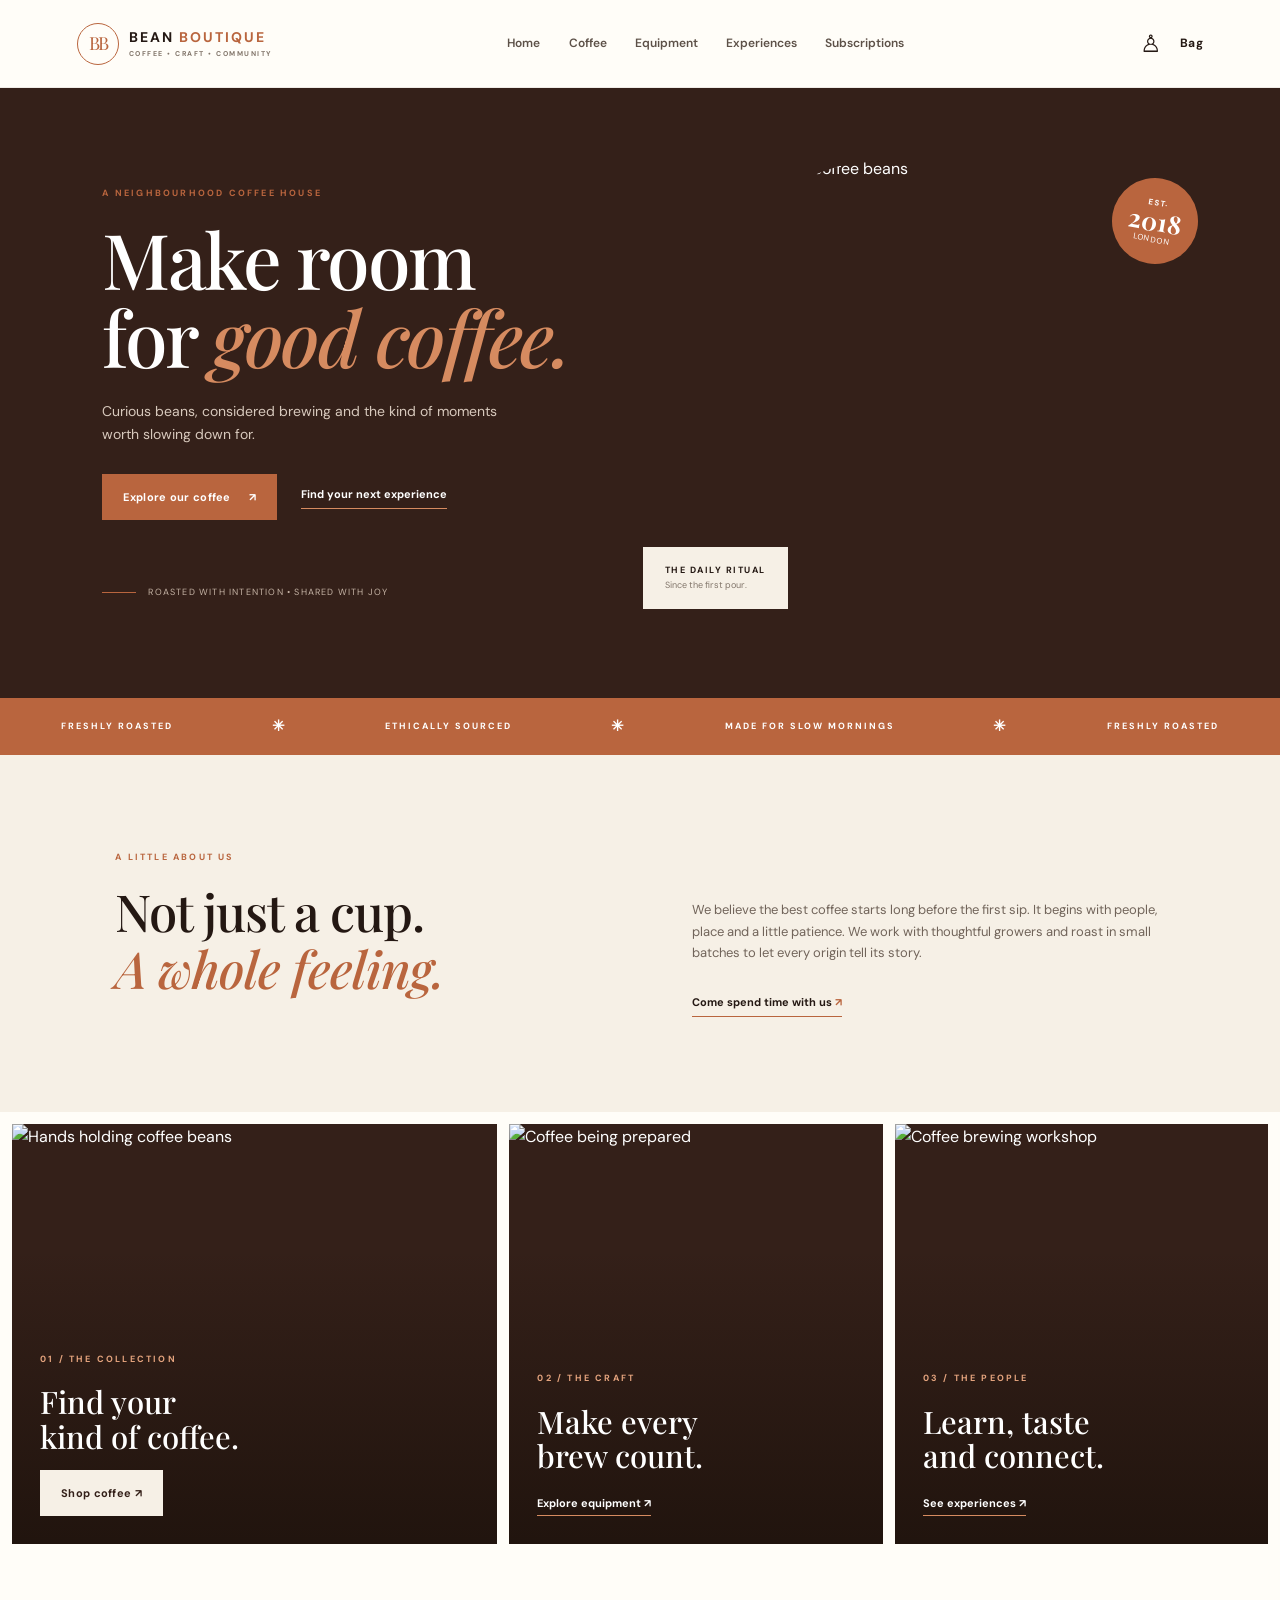
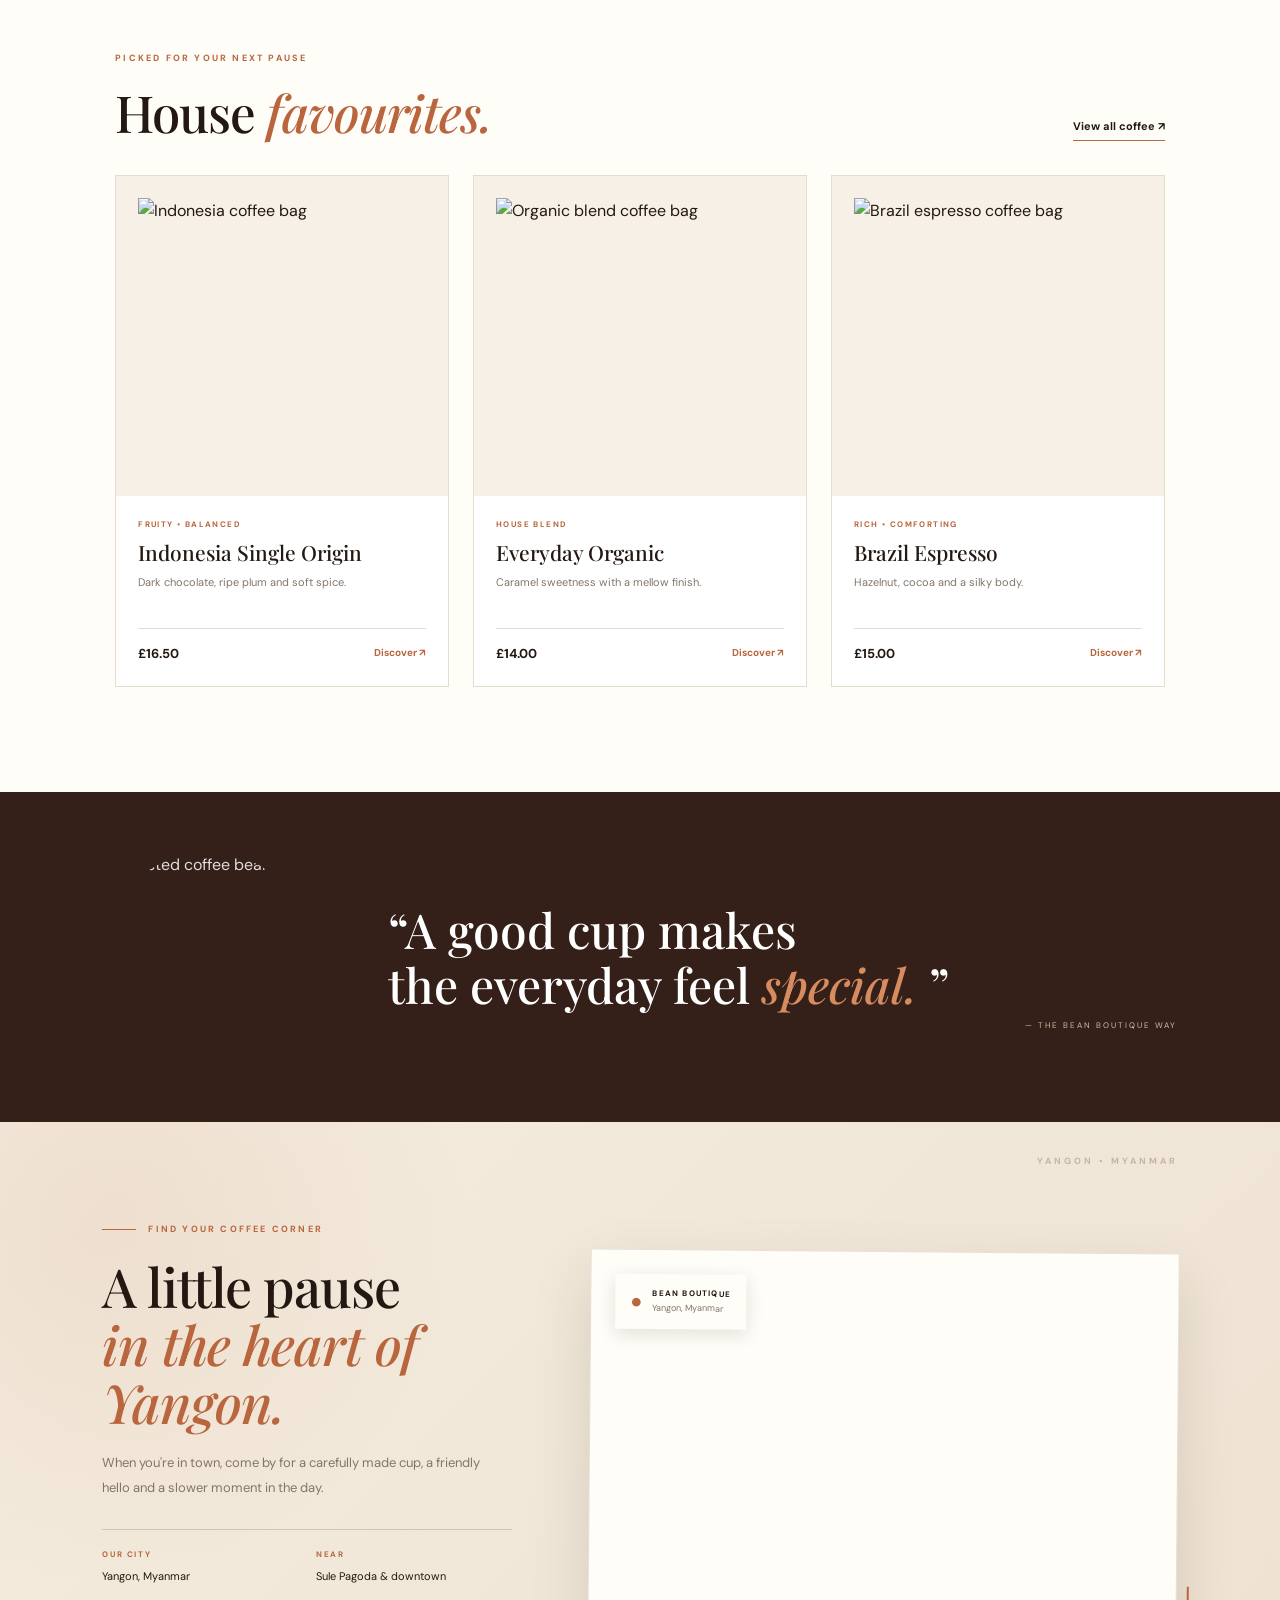
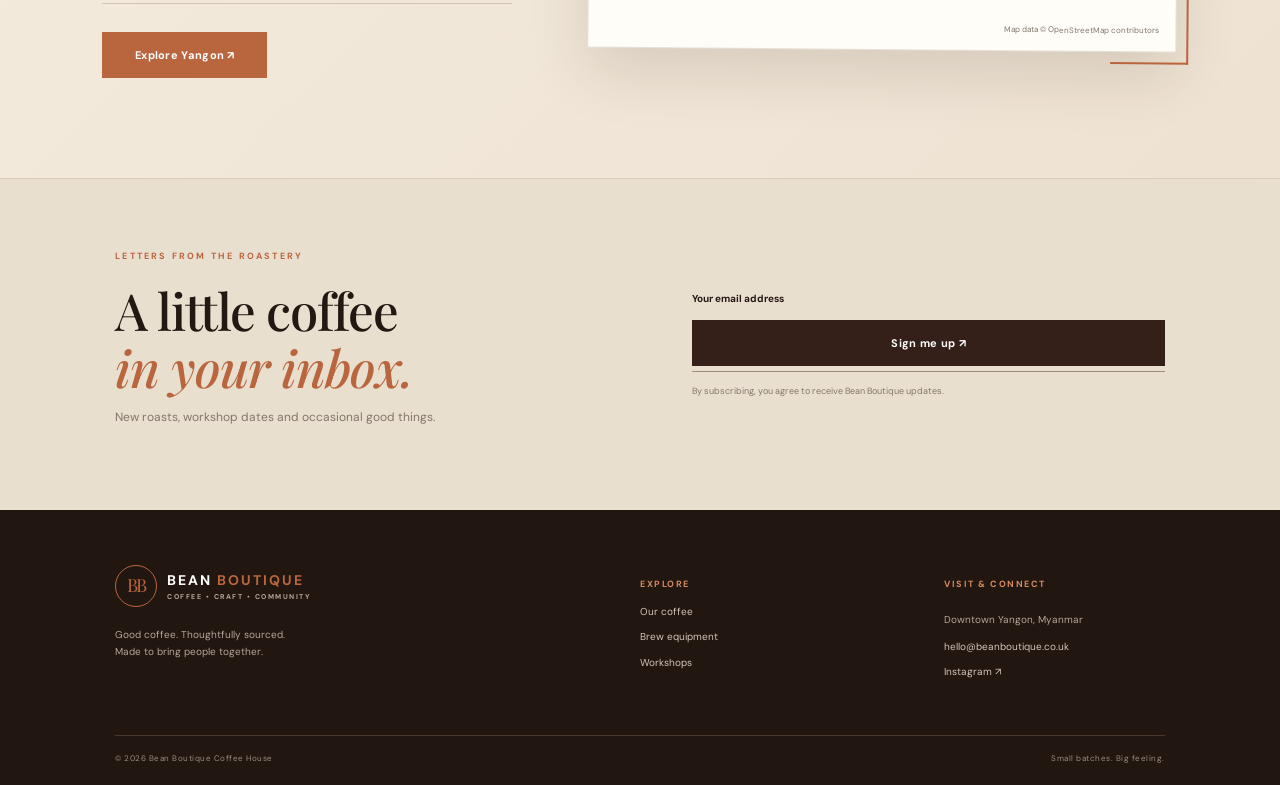
==== index.html @ 07789267 "Add files via upload" ====
<!DOCTYPE html>
<html lang="en">
 <head>
  <meta charset="utf-8"/>
  <meta content="width=device-width, initial-scale=1" name="viewport"/>
  <title>
   Home | Bean Boutique
  </title>
  <meta content="Discover thoughtfully sourced coffee, brewing tools and coffee experiences at Bean Boutique." name="description"/>
  <link href="https://fonts.googleapis.com" rel="preconnect"/>
  <link crossorigin="" href="https://fonts.gstatic.com" rel="preconnect"/>
  <link href="https://fonts.googleapis.com/css2?family=DM+Sans:wght@400;500;600;700&amp;family=Playfair+Display:wght@500;600;700&amp;display=swap" rel="stylesheet"/>
  <link href="style.css" rel="stylesheet"/>
  <link href="https://cdn.jsdelivr.net/npm/bootstrap-icons@1.11.3/font/bootstrap-icons.min.css" rel="stylesheet"/>
 </head>
 <body class="">
  <header class="site-header">
   <a aria-label="Bean Boutique home" class="brand" href="index.html">
    <span class="brand-mark">
     BB
    </span>
    <span class="brand-name">
     BEAN
     <i>
      BOUTIQUE
     </i>
     <small>
      COFFEE &bull; CRAFT &bull; COMMUNITY
     </small>
    </span>
   </a>
   <input aria-label="Toggle navigation menu" class="menu-checkbox" type="checkbox"/>
   <label aria-hidden="true" class="menu-toggle" for="menuToggle">
    ☰
   </label>
   <nav aria-label="Main navigation" class="main-nav">
    <a href="index.html">
     Home
    </a>
    <a href="CoffeeSelection.html">
     Coffee
    </a>
    <a href="BrewingEquips.html">
     Equipment
    </a>
    <a href="EventsWorkshops.html">
     Experiences
    </a>
    <a href="SpecialOffers.html">
     Subscriptions
    </a>
   </nav>
   <div class="header-actions">
    <a aria-label="Your profile" class="icon-link" href="Profile.html">
     ♙
    </a>
    <a class="bag-link" href="Cart.html">
     Bag
    </a>
   </div>
  </header>
  <main>
   <section class="hero hero-home">
    <div class="hero-copy">
     <p class="eyebrow">
      A neighbourhood coffee house
     </p>
     <h1>
      Make room
      <br/>
      for
      <em>
       good coffee.
      </em>
     </h1>
     <p class="hero-intro">
      Curious beans, considered brewing and the kind of moments worth slowing down for.
     </p>
     <div class="button-row">
      <a class="btn btn-copper" href="CoffeeSelection.html">
       Explore our coffee
       <span>
        &nearrow;
       </span>
      </a>
      <a class="text-link light-link" href="EventsWorkshops.html">
       Find your next experience
      </a>
     </div>
     <div class="hero-note">
      <span class="note-line">
      </span>
      Roasted with intention &bull; Shared with joy
     </div>
    </div>
    <div class="hero-visual">
     <img alt="Freshly roasted coffee beans" src="images/banner2.jpg"/>
     <div class="image-stamp">
      <b>
       EST.
      </b>
      <strong>
       2018
      </strong>
      <small>
       LONDON
      </small>
     </div>
     <div class="hero-caption">
      THE DAILY RITUAL
      <br/>
      <span>
       Since the first pour.
      </span>
     </div>
    </div>
   </section>
   <section class="ticker">
    <span>
     FRESHLY ROASTED
    </span>
    <b>
     ✳
    </b>
    <span>
     ETHICALLY SOURCED
    </span>
    <b>
     ✳
    </b>
    <span>
     MADE FOR SLOW MORNINGS
    </span>
    <b>
     ✳
    </b>
    <span>
     FRESHLY ROASTED
    </span>
   </section>
   <section class="section section-split">
    <div class="section-heading">
     <p class="eyebrow">
      A little about us
     </p>
     <h2>
      Not just a cup.
      <br/>
      <em>
       A whole feeling.
      </em>
     </h2>
    </div>
    <div class="section-copy">
     <p>
      We believe the best coffee starts long before the first sip. It begins with people, place and a little patience. We work with thoughtful growers and roast in small batches to let every origin tell its story.
     </p>
     <a class="text-link" href="EventsWorkshops.html">
      Come spend time with us
      <span>
       &nearrow;
      </span>
     </a>
    </div>
   </section>
   <section class="feature-grid">
    <article class="feature-card feature-large">
     <img alt="Hands holding coffee beans" src="images/cb1.jpg"/>
     <div>
      <p class="eyebrow">
       01 / The collection
      </p>
      <h3>
       Find your
       <br/>
       kind of coffee.
      </h3>
      <a class="btn btn-light" href="CoffeeSelection.html">
       Shop coffee &nearrow;
      </a>
     </div>
    </article>
    <article class="feature-card">
     <img alt="Coffee being prepared" src="images/cb2.jpg"/>
     <div>
      <p class="eyebrow">
       02 / The craft
      </p>
      <h3>
       Make every
       <br/>
       brew count.
      </h3>
      <a class="text-link light-link" href="BrewingEquips.html">
       Explore equipment &nearrow;
      </a>
     </div>
    </article>
    <article class="feature-card">
     <img alt="Coffee brewing workshop" src="images/brewing-class.jpg"/>
     <div>
      <p class="eyebrow">
       03 / The people
      </p>
      <h3>
       Learn, taste
       <br/>
       and connect.
      </h3>
      <a class="text-link light-link" href="EventsWorkshops.html">
       See experiences &nearrow;
      </a>
     </div>
    </article>
   </section>
   <section class="section favorites home-favourites">
    <div class="section-title-row">
     <div>
      <p class="eyebrow">
       Picked for your next pause
      </p>
      <h2>
       House
       <em>
        favourites.
       </em>
      </h2>
     </div>
     <a class="text-link" href="CoffeeSelection.html">
      View all coffee &nearrow;
     </a>
    </div>
    <div class="product-grid compact">
     <article class="product-card">
      <a href="CoffeeSelection.html">
       <img alt="Indonesia coffee bag" src="images/Indonesia-bean.jpg"/>
      </a>
      <div class="product-info">
       <span class="tag">
        FRUITY &bull; BALANCED
       </span>
       <h3>
        Indonesia Single Origin
       </h3>
       <p>
        Dark chocolate, ripe plum and soft spice.
       </p>
       <div class="product-foot">
        <b>
         &pound;16.50
        </b>
        <a href="CoffeeSelection.html">
         Discover &nearrow;
        </a>
       </div>
      </div>
     </article>
     <article class="product-card">
      <a href="CoffeeSelection.html">
       <img alt="Organic blend coffee bag" src="images/Organic-blend.jpg"/>
      </a>
      <div class="product-info">
       <span class="tag">
        HOUSE BLEND
       </span>
       <h3>
        Everyday Organic
       </h3>
       <p>
        Caramel sweetness with a mellow finish.
       </p>
       <div class="product-foot">
        <b>
         &pound;14.00
        </b>
        <a href="CoffeeSelection.html">
         Discover &nearrow;
        </a>
       </div>
      </div>
     </article>
     <article class="product-card">
      <a href="CoffeeSelection.html">
       <img alt="Brazil espresso coffee bag" src="images/Brazil-Espresso.jpg"/>
      </a>
      <div class="product-info">
       <span class="tag">
        RICH &bull; COMFORTING
       </span>
       <h3>
        Brazil Espresso
       </h3>
       <p>
        Hazelnut, cocoa and a silky body.
       </p>
       <div class="product-foot">
        <b>
         &pound;15.00
        </b>
        <a href="CoffeeSelection.html">
         Discover &nearrow;
        </a>
       </div>
      </div>
     </article>
    </div>
   </section>
   <section class="quote-band">
    <img alt="Roasted coffee beans" src="images/coffee.jpg"/>
    <blockquote>
     &ldquo;A good cup makes
     <br/>
     the everyday feel
     <em>
      special.
     </em>
     &rdquo;
    </blockquote>
    <span>
     &mdash; THE BEAN BOUTIQUE WAY
    </span>
   </section>
   <section class="home-visit">
    <div class="home-visit-copy">
     <p class="eyebrow">
      Find your coffee corner
     </p>
     <h2>
      A little pause
      <br/>
      <em>
       in the heart of Yangon.
      </em>
     </h2>
     <p>
      When you're in town, come by for a carefully made cup, a friendly hello and a slower moment in the day.
     </p>
     <div class="visit-details">
      <span>
       <b>
        OUR CITY
       </b>
       Yangon, Myanmar
      </span>
      <span>
       <b>
        NEAR
       </b>
       Sule Pagoda &amp; downtown
      </span>
     </div>
     <a class="btn btn-copper" href="https://www.openstreetmap.org/?mlat=16.7754&amp;mlon=96.1585#map=16/16.7754/96.1585" rel="noopener" target="_blank">
      Explore Yangon &nearrow;
     </a>
    </div>
    <div class="home-map-frame">
     <div class="map-label">
      <span class="map-pin">
       ●
      </span>
      <div>
       <b>
        BEAN BOUTIQUE
       </b>
       <small>
        Yangon, Myanmar
       </small>
      </div>
     </div>
     <iframe loading="lazy" src="https://www.openstreetmap.org/export/embed.html?bbox=96.135%2C16.755%2C96.185%2C16.795&amp;layer=mapnik&amp;marker=16.7754%2C96.1585" title="Interactive map of downtown Yangon, Myanmar">
     </iframe>
     <small class="map-credit">
      Map data &copy; OpenStreetMap contributors
     </small>
    </div>
   </section>
   <section class="newsletter">
    <div>
     <p class="eyebrow">
      Letters from the roastery
     </p>
     <h2>
      A little coffee
      <br/>
      <em>
       in your inbox.
      </em>
     </h2>
     <p>
      New roasts, workshop dates and occasional good things.
     </p>
    </div>
    <div class="newsletter-form">
     <label for="newsletterEmail">
      Your email address
     </label>
     <div class="input-action">
      <input placeholder="you@example.com" type="email"/>
      <button class="btn btn-dark btn-full inert-action" type="button">
       Sign me up &nearrow;
      </button>
     </div>
     <small>
      By subscribing, you agree to receive Bean Boutique updates.
     </small>
    </div>
   </section>
  </main>
  <footer class="site-footer">
   <div class="footer-top">
    <div>
     <a class="brand brand-light" href="index.html">
      <span class="brand-mark">
       BB
      </span>
      <span class="brand-name">
       BEAN
       <i>
        BOUTIQUE
       </i>
       <small>
        COFFEE &bull; CRAFT &bull; COMMUNITY
       </small>
      </span>
     </a>
     <p>
      Good coffee. Thoughtfully sourced.
      <br/>
      Made to bring people together.
     </p>
    </div>
    <div>
     <h4>
      Explore
     </h4>
     <a href="CoffeeSelection.html">
      Our coffee
     </a>
     <a href="BrewingEquips.html">
      Brew equipment
     </a>
     <a href="EventsWorkshops.html">
      Workshops
     </a>
    </div>
    <div>
     <h4>
      Visit &amp; connect
     </h4>
     <p>
      Downtown Yangon, Myanmar
     </p>
     <a href="mailto:hello@beanboutique.co.uk">
      hello@beanboutique.co.uk
     </a>
     <a href="https://www.instagram.com/" rel="noopener" target="_blank">
      Instagram &nearrow;
     </a>
    </div>
   </div>
   <div class="footer-bottom">
    <span>
     &copy; 2026 Bean Boutique Coffee House
    </span>
    <span>
     Small batches. Big feeling.
    </span>
   </div>
  </footer>
 </body>
</html>
---- style.css ----
:root
{
    --ink:#241813;
    --espresso:#342019;
    --roast:#563522;
    --copper:#b9653e;
    --copper-dark:#94472c;
    --cream:#f6f0e6;
    --paper:#fffdf8;
    --sand:#e9dfcf;
    --sage:#879078;
    --muted:#82766b;
    --line:#e5dbce;
    --white:#fff;
    --shadow:0 18px 55px rgba(48,30,19,.12)
}
*
{
    box-sizing:border-box
}
html
{
    scroll-behavior:smooth
}
body
{
    margin:0;
    background:var(--paper);
    color:var(--ink);
    font-family:"DM Sans",Arial,sans-serif;
    line-height:1.65;
    overflow-x:hidden
}
img
{
    display:block;
    max-width:100%
}
a
{
    color:inherit;
    text-decoration:none
}
button,input,select,textarea
{
    font:inherit
}
button
{
    cursor:pointer
}
.site-header
{
    height:88px;
    padding:0 clamp(20px,6vw,92px);
    display:flex;
    align-items:center;
    justify-content:space-between;
    gap:26px;
    background:rgba(255,253,248,.96);
    position:sticky;
    top:0;
    z-index:30;
    border-bottom:1px solid rgba(52,32,25,.08);
    backdrop-filter:blur(14px)
}
.brand
{
    display:flex;
    align-items:center;
    gap:10px;
    min-width:190px
}
.brand-mark
{
    width:42px;
    height:42px;
    border:1px solid var(--copper);
    border-radius:50%;
    display:grid;
    place-items:center;
    color:var(--copper);
    font-family:"Playfair Display",serif;
    font-size:18px;
    letter-spacing:-2px
}
.brand-name
{
    font-size:14px;
    font-weight:700;
    letter-spacing:2px;
    line-height:1.15
}
.brand-name i
{
    font-style:normal;
    color:var(--copper)
}
.brand-name small
{
    display:block;
    font-size:7px;
    letter-spacing:1.5px;
    color:var(--muted);
    margin-top:5px
}
.main-nav
{
    display:flex;
    align-items:center;
    gap:clamp(14px,2.2vw,34px)
}
.main-nav a
{
    font-size:12px;
    font-weight:600;
    color:#5d5148;
    position:relative;
    padding:9px 0
}
.main-nav a:after
{
    content:"";
    position:absolute;
    left:0;
    bottom:2px;
    width:0;
    height:1px;
    background:var(--copper);
    transition:.25s
}
.main-nav a:hover:after
{
    width:100%
}
.header-actions
{
    display:flex;
    align-items:center;
    gap:18px
}
.icon-link
{
    font-size:24px
}
.bag-link
{
    font-size:12px;
    font-weight:700;
    letter-spacing:.5px
}
.bag-count
{
    display:inline-grid;
    place-items:center;
    background:var(--copper);
    color:#fff;
    width:21px;
    height:21px;
    border-radius:50%;
    font-size:10px;
    margin-left:4px
}
.menu-toggle
{
    display:none;
    border:0;
    background:none;
    font-size:24px;
    color:var(--ink)
}
main
{
    min-height:60vh
}
.hero
{
    min-height:610px;
    background:var(--espresso);
    color:#fff;
    display:grid;
    grid-template-columns:1fr 1fr;
    padding:65px clamp(24px,8vw,125px);
    gap:7%;
    align-items:center
}
.hero-copy
{
    padding:25px 0
}
.eyebrow
{
    font-size:9px;
    letter-spacing:2.2px;
    font-weight:700;
    text-transform:uppercase;
    color:var(--copper);
    margin:0 0 18px
}
.hero h1,.page-hero h1,.simple-page-head h1,.thankyou-wrap h1
{
    font-family:"Playfair Display",Georgia,serif;
    font-size:clamp(48px,6vw,82px);
    line-height:1.02;
    letter-spacing:-2.5px;
    font-weight:500;
    margin:0 0 24px
}
.hero h1 em,.page-hero h1 em,.simple-page-head h1 em,.thankyou-wrap h1 em,h2 em,blockquote em
{
    font-weight:500;
    color:#d68b60
}
.hero-intro
{
    max-width:420px;
    color:#d8c9bd;
    font-size:14px;
    margin:0 0 28px
}
.button-row
{
    display:flex;
    align-items:center;
    gap:24px;
    flex-wrap:wrap
}
.btn
{
    border:0;
    display:inline-flex;
    align-items:center;
    justify-content:center;
    gap:18px;
    padding:14px 21px;
    font-size:11px;
    font-weight:700;
    letter-spacing:.3px;
    transition:.25s
}
.btn:hover
{
    transform:translateY(-2px);
    box-shadow:0 9px 20px #24181324
}
.btn-copper
{
    background:var(--copper);
    color:white
}
.btn-copper:hover
{
    background:var(--copper-dark)
}
.btn-dark
{
    background:var(--espresso);
    color:#fff
}
.btn-light
{
    background:var(--cream);
    color:var(--espresso)
}
.btn-outline
{
    border:1px solid var(--roast);
    background:transparent;
    color:var(--roast)
}
.btn-full
{
    width:100%
}
.text-link
{
    font-size:11px;
    font-weight:700;
    border-bottom:1px solid var(--copper);
    padding-bottom:5px
}
.text-link span
{
    color:var(--copper)
}
.light-link
{
    color:#fff;
    border-color:#d68b60
}
.hero-note
{
    margin-top:65px;
    font-size:9px;
    letter-spacing:1.2px;
    color:#c4b2a4;
    text-transform:uppercase;
    display:flex;
    align-items:center;
    gap:12px
}
.note-line
{
    width:34px;
    height:1px;
    background:var(--copper)
}
.hero-visual
{
    height:475px;
    position:relative
}
.hero-visual>img
{
    height:100%;
    width:100%;
    object-fit:cover;
    border-radius:46% 46% 4px 4px;
    filter:saturate(.8)
}
.image-stamp
{
    position:absolute;
    top:22px;
    right:-20px;
    width:86px;
    height:86px;
    border-radius:50%;
    background:var(--copper);
    display:flex;
    flex-direction:column;
    align-items:center;
    justify-content:center;
    color:white;
    line-height:1.1;
    transform:rotate(10deg)
}
.image-stamp b,.image-stamp small
{
    font-size:8px;
    letter-spacing:1px
}
.image-stamp strong
{
    font-family:"Playfair Display";
    font-size:25px
}
.hero-caption
{
    position:absolute;
    bottom:22px;
    left:-35px;
    background:var(--cream);
    color:var(--ink);
    padding:16px 22px;
    font-size:9px;
    letter-spacing:1.5px;
    font-weight:700
}
.hero-caption span
{
    font-weight:400;
    letter-spacing:0;
    color:var(--muted)
}
.ticker
{
    display:flex;
    justify-content:space-around;
    align-items:center;
    gap:16px;
    padding:16px 20px;
    background:var(--copper);
    color:#fff;
    font-size:9px;
    letter-spacing:2px;
    font-weight:700;
    flex-wrap:wrap
}
.ticker b
{
    font-size:15px
}
.section
{
    padding:95px clamp(24px,9vw,140px)
}
.section-split
{
    display:grid;
    grid-template-columns:1fr 1fr;
    gap:10%;
    align-items:end;
    background:var(--cream)
}
h2
{
    font-family:"Playfair Display",Georgia,serif;
    font-weight:500;
    font-size:clamp(34px,4vw,51px);
    line-height:1.12;
    letter-spacing:-1px;
    margin:0 0 20px
}
h2 em
{
    color:var(--copper);
    font-style:italic
}
.section-copy
{
    max-width:480px;
    color:#71645a;
    font-size:13px
}
.section-copy .text-link
{
    display:inline-block;
    margin-top:16px;
    color:var(--ink)
}
.feature-grid
{
    display:grid;
    grid-template-columns:1.3fr 1fr 1fr;
    gap:12px;
    padding:12px;
    background:var(--paper)
}
.feature-card
{
    height:420px;
    position:relative;
    overflow:hidden;
    background:var(--espresso);
    color:#fff
}
.feature-card:after
{
    content:"";
    position:absolute;
    inset:0;
    background:linear-gradient(0deg,rgba(28,17,11,.8),transparent 70%)
}
.feature-card img
{
    height:100%;
    width:100%;
    object-fit:cover;
    transition:transform .7s
}
.feature-card:hover img
{
    transform:scale(1.05)
}
.feature-card>div
{
    position:absolute;
    z-index:1;
    left:28px;
    bottom:28px
}
.feature-card h3
{
    font:500 31px/1.1 "Playfair Display";
    margin:0 0 17px
}
.feature-card .eyebrow
{
    color:#e5a47e
}
.favorites
{
    background:var(--paper)
}
.section-title-row,.shop-toolbar
{
    display:flex;
    justify-content:space-between;
    align-items:end;
    gap:20px;
    margin-bottom:34px
}
.section-title-row h2,.shop-toolbar h2
{
    margin-bottom:0
}
.product-grid
{
    display:grid;
    grid-template-columns:repeat(3,minmax(0,1fr));
    gap:24px
}
.product-card
{
    background:#fff;
    border:1px solid var(--line);
    transition:transform .3s,box-shadow .3s;
    min-width:0
}
.product-card:hover
{
    transform:translateY(-5px);
    box-shadow:var(--shadow)
}
.product-image
{
    height:265px;
    background:var(--cream);
    position:relative;
    overflow:hidden
}
.product-image img,.product-card>a img
{
    width:100%;
    height:100%;
    object-fit:contain;
    padding:12px;
    transition:transform .5s
}
.product-card:hover .product-image img
{
    transform:scale(1.04)
}
.product-info
{
    padding:20px
}
.tag
{
    font-size:8px;
    letter-spacing:1.4px;
    color:var(--copper);
    font-weight:700
}
.tag-float
{
    position:absolute;
    top:14px;
    left:14px;
    background:var(--paper);
    padding:7px 9px
}
.product-info h3
{
    font:500 21px "Playfair Display";
    margin:7px 0
}
.product-info p
{
    font-size:11px;
    color:var(--muted);
    min-height:38px;
    margin:0 0 13px
}
.product-foot
{
    display:flex;
    align-items:center;
    justify-content:space-between;
    border-top:1px solid var(--line);
    padding-top:14px;
    margin-top:14px
}
.product-foot>b
{
    font-size:13px
}
.product-foot a,.add-button
{
    font-size:10px;
    font-weight:700;
    color:var(--copper);
    background:none;
    border:0;
    padding:0
}
.quote-band
{
    min-height:310px;
    background:var(--espresso);
    color:#fff;
    display:flex;
    align-items:center;
    justify-content:center;
    gap:7%;
    padding:45px 8%;
    position:relative;
    overflow:hidden
}
.quote-band img
{
    width:210px;
    height:210px;
    object-fit:cover;
    border-radius:50%;
    opacity:.85
}
.quote-band blockquote
{
    font:500 clamp(30px,4vw,48px)/1.15 "Playfair Display";
    margin:0
}
.quote-band>span
{
    font-size:8px;
    letter-spacing:2px;
    color:#d5b9a5;
    align-self:end;
    margin-bottom:45px
}
.newsletter
{
    background:var(--sand);
    padding:70px clamp(24px,9vw,140px);
    display:grid;
    grid-template-columns:1fr 1fr;
    gap:10%;
    align-items:center
}
.newsletter h2
{
    margin-bottom:12px
}
.newsletter p:not(.eyebrow)
{
    font-size:12px;
    color:var(--muted)
}
.newsletter-form label,.form-card label
{
    display:block;
    font-size:10px;
    font-weight:700;
    margin-bottom:8px
}
.input-action
{
    display:flex;
    border-bottom:1px solid #9d8e7d
}
.input-action input
{
    flex:1;
    min-width:0;
    border:0;
    background:transparent;
    padding:13px 0;
    outline:none;
    font-size:12px
}
.input-action .btn
{
    margin:5px 0
}
.newsletter-form small,.form-card small
{
    display:block;
    font-size:9px;
    color:var(--muted);
    margin-top:12px
}
.modal-backdrop
{
    display:none;
    position:fixed;
    inset:0;
    background:#1d130fc9;
    z-index:80;
    align-items:center;
    justify-content:center;
    padding:20px
}
.modal-backdrop.is-open
{
    display:flex
}
.modal-card
{
    position:relative;
    background:var(--cream);
    padding:48px;
    max-width:440px;
    width:100%;
    box-shadow:var(--shadow)
}
.modal-card h2
{
    font-size:39px
}
.modal-card p:not(.eyebrow)
{
    font-size:12px;
    color:var(--muted)
}
.modal-close
{
    position:absolute;
    right:17px;
    top:12px;
    border:0;
    background:none;
    font-size:27px
}
.modal-card form
{
    display:grid;
    gap:12px;
    margin:20px 0
}
.modal-card input
{
    padding:13px;
    border:1px solid var(--line);
    background:white
}
.modal-card small
{
    font-size:9px;
    color:var(--muted)
}
.page-hero
{
    min-height:440px;
    background:var(--cream);
    display:grid;
    grid-template-columns:1fr 1fr;
    align-items:center;
    padding:55px clamp(24px,9vw,140px);
    gap:8%
}
.page-hero h1
{
    font-size:clamp(45px,5.5vw,70px);
    color:var(--espresso)
}
.page-hero p:not(.eyebrow)
{
    max-width:430px;
    color:var(--muted);
    font-size:13px
}
.page-hero>img
{
    width:100%;
    height:330px;
    object-fit:cover
}
.page-hero-coffee
{
    background:#e8dfd1
}
.page-hero-equipment
{
    background:#e6e3d8
}
.page-hero-events
{
    background:#efe2d6
}
.page-hero-offers
{
    background:#e8e1d3
}
.shop-section
{
    padding-top:75px
}
.shop-toolbar
{
    align-items:end
}
.search-field
{
    width:min(300px,100%);
    display:flex;
    align-items:center;
    border-bottom:1px solid var(--ink);
    gap:10px
}
.search-field span
{
    font-size:23px;
    color:var(--copper)
}
.search-field input
{
    border:0;
    background:transparent;
    outline:none;
    padding:12px 0;
    width:100%;
    font-size:11px
}
.filter-row
{
    display:flex;
    gap:10px;
    align-items:center;
    flex-wrap:wrap;
    margin-bottom:26px
}
.filter-row>span
{
    font-size:8px;
    letter-spacing:1.5px;
    color:var(--muted);
    margin-right:12px
}
.filter-btn
{
    border:1px solid var(--line);
    background:transparent;
    padding:8px 13px;
    font-size:9px;
    color:var(--muted)
}
.filter-btn.active,.filter-btn:hover
{
    background:var(--espresso);
    color:#fff;
    border-color:var(--espresso)
}
.tasting-note
{
    display:flex;
    flex-direction:column;
    gap:3px;
    padding:9px 0;
    border-top:1px solid var(--line);
    font-size:9px;
    color:var(--muted)
}
.tasting-note b
{
    font-size:7px;
    letter-spacing:1.3px;
    color:var(--copper)
}
.brew-tip
{
    background:var(--sand);
    padding:65px clamp(24px,9vw,140px);
    display:grid;
    grid-template-columns:1fr 1fr;
    gap:10%;
    align-items:center
}
.brew-tip p:not(.eyebrow)
{
    font-size:12px;
    color:var(--muted);
    max-width:390px
}
.brew-tip img
{
    width:100%;
    height:300px;
    object-fit:cover
}
.equipment-card .product-image
{
    height:250px
}
.event-grid
{
    display:grid;
    grid-template-columns:repeat(3,1fr);
    gap:22px
}
.event-card
{
    background:white;
    border:1px solid var(--line)
}
.event-card>img
{
    width:100%;
    height:210px;
    object-fit:cover
}
.event-body
{
    padding:22px
}
.event-date
{
    font-size:8px;
    letter-spacing:1.4px;
    color:var(--copper);
    font-weight:700
}
.event-body h3
{
    font:500 24px "Playfair Display";
    margin:9px 0
}
.event-body p
{
    font-size:11px;
    color:var(--muted);
    min-height:55px
}
.event-body .btn
{
    margin-top:8px
}
.side-note
{
    font-size:10px;
    color:var(--muted)
}
.event-signup
{
    background:var(--espresso);
    color:white;
    padding:75px clamp(24px,9vw,140px);
    display:grid;
    grid-template-columns:1fr 1fr;
    gap:10%;
    align-items:center
}
.event-signup h2
{
    font-size:46px
}
.event-signup p:not(.eyebrow)
{
    font-size:12px;
    color:#c8b9ad;
    max-width:340px
}
.form-card
{
    background:white;
    padding:30px;
    border:1px solid var(--line);
    display:grid;
    gap:14px
}
.form-card input,.form-card select,.form-card textarea
{
    display:block;
    width:100%;
    border:1px solid var(--line);
    background:#fffdf9;
    padding:12px;
    margin-top:6px;
    outline-color:var(--copper);
    font-size:11px
}
.form-card .btn
{
    margin-top:5px
}
.map-section
{
    display:grid;
    grid-template-columns:.7fr 1.3fr;
    gap:8%;
    align-items:center;
    padding:75px clamp(24px,9vw,140px);
    background:var(--cream)
}
.map-section p:not(.eyebrow)
{
    font-size:12px;
    color:var(--muted)
}
.map-section iframe
{
    width:100%;
    height:280px;
    border:0;
    filter:grayscale(.65) sepia(.2)
}
.plans
{
    display:grid;
    grid-template-columns:repeat(3,1fr);
    gap:20px
}
.plan-card
{
    border:1px solid var(--line);
    padding:30px;
    background:white;
    position:relative
}
.plan-card h3
{
    font:500 27px "Playfair Display";
    margin:15px 0 5px
}
.plan-price
{
    font:500 35px "Playfair Display";
    margin:0 0 14px
}
.plan-price small
{
    font:400 10px "DM Sans";
    color:var(--muted)
}
.plan-card>p:not(.plan-price)
{
    font-size:11px;
    color:var(--muted);
    min-height:55px
}
.plan-card ul
{
    list-style:none;
    padding:15px 0;
    border-top:1px solid var(--line);
    min-height:135px
}
.plan-card li
{
    font-size:10px;
    margin:9px 0;
    color:#66594e
}
.plan-card li:before
{
    content:"✓";
    color:var(--copper);
    margin-right:9px
}
.plan-card .btn
{
    width:100%
}
.plan-featured
{
    background:var(--espresso);
    color:white;
    border-color:var(--espresso);
    transform:translateY(-10px)
}
.plan-featured .plan-price small,.plan-featured>p:not(.plan-price),.plan-featured li
{
    color:#d4c4b7
}
.plan-featured ul
{
    border-color:#634b3c
}
.plan-ribbon
{
    position:absolute;
    top:0;
    right:0;
    background:var(--copper);
    padding:7px 12px;
    font-size:8px;
    letter-spacing:1px
}
.offer-banner
{
    background:var(--copper);
    color:white;
    display:grid;
    grid-template-columns:1fr 1fr;
    align-items:center;
    padding:60px clamp(24px,9vw,140px);
    gap:10%
}
.offer-banner h2
{
    font-size:45px
}
.offer-banner h2 em
{
    color:#f1d8c4
}
.offer-banner p:not(.eyebrow)
{
    font-size:12px;
    color:#f7e7dc
}
.offer-banner img
{
    width:100%;
    height:250px;
    object-fit:cover
}
.simple-page-head
{
    background:var(--espresso);
    color:white;
    padding:65px clamp(24px,9vw,140px)
}
.simple-page-head h1
{
    font-size:58px;
    margin-bottom:12px
}
.simple-page-head p:not(.eyebrow)
{
    font-size:12px;
    color:#d2c1b4
}
.cart-layout,.checkout-layout,.profile-layout
{
    display:grid;
    grid-template-columns:1.5fr .8fr;
    gap:50px;
    align-items:start
}
.cart-heading
{
    display:flex;
    justify-content:space-between;
    align-items:center;
    border-bottom:1px solid var(--line);
    padding-bottom:15px
}
.cart-heading h2,.summary-card h2,.form-card h2
{
    font-size:27px
}
.cart-items
{
    display:grid
}
.cart-row
{
    display:grid;
    grid-template-columns:90px 1fr auto;
    gap:18px;
    padding:20px 0;
    border-bottom:1px solid var(--line);
    align-items:center
}
.cart-row img
{
    width:90px;
    height:90px;
    object-fit:contain;
    background:var(--cream)
}
.cart-row h3
{
    font:500 19px "Playfair Display";
    margin:0
}
.cart-row p
{
    font-size:10px;
    color:var(--muted);
    margin:3px 0
}
.qty-controls
{
    display:flex;
    align-items:center;
    gap:12px;
    margin-top:9px
}
.qty-controls button,.remove-item
{
    border:1px solid var(--line);
    background:white;
    width:25px;
    height:25px
}
.remove-item
{
    width:auto;
    padding:4px 8px;
    color:var(--copper);
    font-size:9px
}
.cart-price
{
    font-weight:700;
    font-size:12px
}
.empty-state
{
    text-align:center;
    padding:55px 20px;
    color:var(--muted)
}
.empty-state h3
{
    font:500 26px "Playfair Display";
    color:var(--ink)
}
.summary-card
{
    background:var(--cream);
    padding:28px;
    position:sticky;
    top:110px
}
.summary-card h2
{
    margin-bottom:22px
}
.summary-line
{
    display:flex;
    justify-content:space-between;
    padding:11px 0;
    font-size:11px;
    border-bottom:1px solid var(--line)
}
.summary-total
{
    font-size:15px;
    border:0;
    padding:18px 0
}
.summary-hint,.secure-note
{
    font-size:9px;
    color:var(--muted)
}
.secure-note
{
    text-align:center
}
.checkout-layout
{
    grid-template-columns:1.2fr .8fr
}
.checkout-form
{
    padding:35px
}
.field-grid
{
    display:grid;
    grid-template-columns:1fr 1fr;
    gap:15px
}
.payment-title
{
    font:500 24px "Playfair Display";
    margin:18px 0 0
}
.demo-payment
{
    display:flex;
    gap:13px;
    align-items:center;
    background:var(--cream);
    padding:14px
}
.demo-payment>span
{
    font-size:23px;
    color:var(--copper)
}
.demo-payment small
{
    margin:3px 0 0
}
.check-label
{
    display:flex!important;
    align-items:center;
    gap:9px;
    font-weight:400!important
}
.check-label input
{
    width:auto;
    margin:0
}
.optional
{
    color:var(--muted);
    font-weight:400
}
.profile-layout
{
    grid-template-columns:.8fr 1.2fr
}
.profile-intro
{
    background:var(--cream);
    padding:40px;
    min-height:390px
}
.avatar
{
    width:78px;
    height:78px;
    border-radius:50%;
    display:grid;
    place-items:center;
    background:var(--espresso);
    color:#e2a078;
    font:26px "Playfair Display";
    margin-bottom:35px
}
.profile-intro h2
{
    font-size:42px
}
.profile-intro p:not(.eyebrow)
{
    font-size:11px;
    color:var(--muted)
}
.profile-perks
{
    display:grid;
    gap:10px;
    margin-top:30px;
    font-size:10px;
    color:var(--roast)
}
.text-button
{
    border:0;
    background:none;
    text-decoration:underline;
    color:var(--muted);
    font-size:10px;
    justify-self:start
}
.form-feedback
{
    font-size:11px;
    color:var(--sage)
}
.thankyou-wrap
{
    min-height:650px;
    text-align:center;
    display:flex;
    align-items:center;
    flex-direction:column;
    justify-content:center;
    padding:70px 20px;
    background:var(--cream)
}
.thankyou-mark
{
    width:64px;
    height:64px;
    border-radius:50%;
    display:grid;
    place-items:center;
    background:var(--copper);
    color:white;
    font-size:27px;
    margin-bottom:28px
}
.thankyou-wrap h1
{
    font-size:68px
}
.thankyou-copy
{
    max-width:420px;
    color:var(--muted);
    font-size:12px
}
.thankyou-order
{
    display:flex;
    gap:18px;
    align-items:center;
    margin:30px 0;
    padding:18px 25px;
    border-top:1px solid var(--line);
    border-bottom:1px solid var(--line)
}
.thankyou-order span
{
    font-size:8px;
    letter-spacing:1px;
    color:var(--muted)
}
.thankyou-order b
{
    font-size:12px
}
.centered
{
    justify-content:center
}
.site-footer
{
    background:#211610;
    color:#e9ddd1;
    padding:55px clamp(24px,9vw,140px) 20px
}
.footer-top
{
    display:grid;
    grid-template-columns:2fr 1fr 1fr;
    gap:8%;
    padding-bottom:45px
}
.brand-light .brand-name
{
    color:white
}
.brand-light .brand-name small
{
    color:#b7a69a
}
.footer-top p
{
    font-size:10px;
    color:#b7a69a;
    margin-top:20px
}
.footer-top h4
{
    font-size:9px;
    text-transform:uppercase;
    letter-spacing:1.5px;
    color:#d78b60
}
.footer-top>div:not(:first-child) a
{
    display:block;
    font-size:10px;
    color:#d4c5b9;
    margin:9px 0
}
.footer-bottom
{
    border-top:1px solid #4a382d;
    padding-top:16px;
    display:flex;
    justify-content:space-between;
    color:#9e8d80;
    font-size:8px;
    letter-spacing:.5px
}
@media(max-width:950px)
{
    .site-header
    {
        padding:0 22px
    }
    .main-nav
    {
        gap:13px
    }
    .main-nav a
    {
        font-size:10px
    }
    .brand
    {
        min-width:auto
    }
    .hero
    {
        padding:50px 6%;
        gap:5%
    }
    .section
    {
        padding:75px 6%
    }
    .feature-grid
    {
        grid-template-columns:1fr 1fr
    }
    .feature-large
    {
        grid-row:span 2;
        height:auto
    }
    .product-grid
    {
        gap:15px
    }
    .product-info
    {
        padding:15px
    }
    .event-grid
    {
        gap:14px
    }
    .page-hero
    {
        padding:45px 6%
    }
    .cart-layout,.checkout-layout,.profile-layout
    {
        gap:25px
    }
    .summary-card
    {
        padding:22px
    }
}
@media(max-width:700px)
{
    .site-header
    {
        height:72px
    }
    .menu-toggle
    {
        display:block;
        order:3
    }
    .main-nav
    {
        display:none;
        position:absolute;
        top:72px;
        left:0;
        right:0;
        background:var(--paper);
        padding:18px 24px 25px;
        box-shadow:var(--shadow);
        flex-direction:column;
        align-items:flex-start;
        gap:9px
    }
    .main-nav.is-open
    {
        display:flex
    }
    .main-nav a
    {
        font-size:12px
    }
    .header-actions
    {
        margin-left:auto
    }
    .brand-mark
    {
        width:36px;
        height:36px
    }
    .brand-name
    {
        font-size:12px
    }
    .hero,.page-hero
    {
        grid-template-columns:1fr;
        padding:48px 24px;
        gap:30px
    }
    .hero
    {
        min-height:auto
    }
    .hero-visual
    {
        height:330px;
        margin:0 12px 10px
    }
    .hero h1
    {
        font-size:58px
    }
    .hero-note
    {
        margin-top:35px
    }
    .image-stamp
    {
        right:-8px
    }
    .hero-caption
    {
        left:-8px
    }
    .section
    {
        padding:60px 24px
    }
    .section-split,.newsletter,.brew-tip,.event-signup,.map-section,.offer-banner
    {
        grid-template-columns:1fr;
        gap:25px
    }
    .section-split
    {
        align-items:start
    }
    .feature-grid
    {
        grid-template-columns:1fr;
        padding:8px
    }
    .feature-card,.feature-large
    {
        height:330px;
        grid-row:auto
    }
    .feature-card h3
    {
        font-size:28px
    }
    .section-title-row,.shop-toolbar
    {
        align-items:flex-start;
        flex-direction:column
    }
    .section-title-row .text-link
    {
        margin-top:0
    }
    .product-grid
    {
        grid-template-columns:repeat(2,minmax(0,1fr));
        gap:12px
    }
    .product-image
    {
        height:190px
    }
    .product-info
    {
        padding:12px
    }
    .product-info h3
    {
        font-size:17px
    }
    .product-info p
    {
        font-size:10px;
        min-height:54px
    }
    .product-foot
    {
        align-items:flex-start;
        gap:8px;
        flex-direction:column
    }
    .quote-band
    {
        flex-direction:column;
        text-align:center;
        gap:20px
    }
    .quote-band img
    {
        width:130px;
        height:130px
    }
    .quote-band>span
    {
        align-self:center;
        margin:0
    }
    .newsletter
    {
        padding:55px 24px
    }
    .input-action
    {
        flex-direction:column;
        border:0;
        gap:8px
    }
    .input-action input
    {
        border-bottom:1px solid #9d8e7d
    }
    .page-hero>img
    {
        height:230px
    }
    .page-hero h1
    {
        font-size:54px
    }
    .filter-row
    {
        gap:7px
    }
    .filter-row>span
    {
        width:100%;
        margin-bottom:4px
    }
    .event-grid,.plans
    {
        grid-template-columns:1fr
    }
    .event-card>img
    {
        height:210px
    }
    .event-signup
    {
        padding:55px 24px
    }
    .map-section
    {
        padding:55px 24px
    }
    .plan-featured
    {
        transform:none
    }
    .offer-banner
    {
        padding:55px 24px
    }
    .offer-banner img
    {
        height:190px
    }
    .simple-page-head
    {
        padding:48px 24px
    }
    .simple-page-head h1
    {
        font-size:50px
    }
    .cart-layout,.checkout-layout,.profile-layout
    {
        grid-template-columns:1fr
    }
    .summary-card
    {
        position:static;
        order:2
    }
    .cart-row
    {
        grid-template-columns:68px 1fr auto;
        gap:10px
    }
    .cart-row img
    {
        width:68px;
        height:68px
    }
    .cart-row h3
    {
        font-size:16px
    }
    .cart-price
    {
        font-size:11px
    }
    .checkout-form
    {
        padding:22px
    }
    .profile-intro
    {
        min-height:0
    }
    .thankyou-wrap h1
    {
        font-size:55px
    }
    .thankyou-order
    {
        gap:10px;
        padding:14px 8px;
        flex-wrap:wrap;
        justify-content:center
    }
    .footer-top
    {
        grid-template-columns:1fr 1fr;
        gap:30px
    }
    .footer-top>div:first-child
    {
        grid-column:span 2
    }
    .footer-bottom
    {
        gap:12px;
        flex-direction:column
    }
    .modal-card
    {
        padding:35px 25px
    }
}
@media(max-width:390px)
{
    .product-grid
    {
        grid-template-columns:1fr
    }
    .product-image
    {
        height:240px
    }
    .field-grid
    {
        grid-template-columns:1fr
    }
    .brand-name small
    {
        font-size:6px
    }
    .header-actions
    {
        gap:10px
    }
}
.toast-message
{
    position:fixed;
    bottom:24px;
    right:24px;
    background:var(--espresso);
    color:white;
    padding:13px 20px;
    font-size:11px;
    z-index:100;
    opacity:0;
    transform:translateY(10px);
    transition:.25s;
    pointer-events:none
}
.toast-message.show
{
    opacity:1;
    transform:translateY(0)
}
.disabled
{
    opacity:.45;
    pointer-events:none
}
[hidden]
{
    display:none!important
}
\n.home-visit
{
    display:grid;
    grid-template-columns:.8fr 1.2fr;
    gap:8%;
    align-items:center;
    padding:75px clamp(24px,9vw,140px);
    background:#e8dfd1
}
.home-visit p:not(.eyebrow)
{
    font-size:12px;
    color:var(--muted);
    max-width:350px
}
.home-visit iframe
{
    width:100%;
    height:260px;
    border:0;
    filter:grayscale(.65) sepia(.2)
}
@media(max-width:700px)
{
    .home-visit
    {
        grid-template-columns:1fr;
        padding:55px 24px
    }
}
\n
 /* Final polish: Yangon visit map, subscription enrolment and checkout payment UI */
.home-visit
{
    background:#f1e8db;
    padding:88px clamp(24px,8vw,120px);
    display:grid;
    grid-template-columns:.78fr 1.22fr;
    gap:7%;
    align-items:center;
    min-height:480px
}
.home-visit-copy h2
{
    font-size:clamp(36px,4vw,52px);
    margin-bottom:18px
}
.home-visit-copy>p:not(.eyebrow)
{
    font-size:12px;
    color:var(--muted);
    max-width:390px
}
.visit-details
{
    display:flex;
    gap:30px;
    margin:25px 0 28px;
    padding:17px 0;
    border-top:1px solid #d7c8b6;
    border-bottom:1px solid #d7c8b6
}
.visit-details span
{
    font-size:10px;
    color:var(--ink)
}
.visit-details b
{
    display:block;
    font-size:7px;
    letter-spacing:1.4px;
    color:var(--copper);
    margin-bottom:5px
}
.home-map-frame
{
    position:relative;
    background:#d9d2c3;
    padding:10px;
    box-shadow:var(--shadow)
}
.home-map-frame iframe
{
    display:block;
    width:100%;
    height:320px;
    border:0;
    filter:sepia(.12) saturate(.82)
}
.map-label
{
    position:absolute;
    z-index:2;
    top:22px;
    left:22px;
    background:var(--paper);
    padding:10px 14px;
    display:flex;
    align-items:center;
    gap:10px;
    box-shadow:0 5px 18px #24181320
}
.map-pin
{
    color:var(--copper);
    font-size:20px
}
.map-label b,.map-label small
{
    display:block
}
.map-label b
{
    font-size:8px;
    letter-spacing:1.2px
}
.map-label small
{
    font-size:9px;
    color:var(--muted)
}
.map-credit
{
    display:block;
    text-align:right;
    font-size:8px;
    color:var(--muted);
    padding:5px
}
.subscription-enrol
{
    padding:85px clamp(24px,9vw,140px);
    display:grid;
    grid-template-columns:.85fr 1.15fr;
    gap:9%;
    align-items:center;
    background:#f1e8db
}
.subscription-enrol-copy h2
{
    font-size:clamp(38px,4.5vw,55px)
}
.subscription-enrol-copy>p:not(.eyebrow)
{
    font-size:12px;
    color:var(--muted);
    max-width:390px
}
.subscription-promise
{
    display:grid;
    gap:12px;
    margin-top:28px;
    font-size:10px;
    color:var(--roast)
}
.subscription-form
{
    padding:34px;
    box-shadow:0 12px 35px #34201910
}
.subscription-form h2
{
    font-size:27px;
    margin-bottom:5px
}
.payment-method-heading
{
    display:flex;
    align-items:center;
    gap:13px;
    background:var(--cream);
    padding:15px;
    margin:2px 0 5px
}
.payment-card-icon
{
    font-size:24px;
    color:var(--copper)
}
.payment-method-heading b,.payment-method-heading small
{
    display:block
}
.payment-method-heading b
{
    font-size:11px
}
.payment-method-heading small
{
    font-size:9px;
    color:var(--muted);
    margin-top:3px
}
.payment-secure
{
    margin-left:auto;
    font-size:8px;
    color:var(--sage);
    white-space:nowrap
}
.billing-note
{
    display:flex;
    align-items:flex-start;
    gap:11px;
    background:#f5f7f1;
    padding:13px
}
.billing-note>span
{
    color:#64805c;
    font-size:17px
}
.billing-note b,.billing-note small
{
    display:block
}
.billing-note b
{
    font-size:10px
}
.billing-note small
{
    font-size:9px;
    color:var(--muted);
    margin-top:3px
}
.payment-disclaimer
{
    font-size:9px;
    color:var(--muted);
    line-height:1.5;
    margin:0
}
@media(max-width:700px)
{
    .home-visit,.subscription-enrol
    {
        grid-template-columns:1fr;
        padding:58px 24px;
        gap:28px
    }
    .home-map-frame iframe
    {
        height:260px
    }
    .visit-details
    {
        gap:18px
    }
    .subscription-form
    {
        padding:22px
    }
    .payment-secure
    {
        font-size:7px
    }
}
.form-card
{
    color:var(--ink)
}
.form-card label
{
    color:var(--ink)
}
.event-signup .form-card
{
    color:var(--ink)
}


/* --------------------------------------------------
   Homepage refinements
   Product cards, quote banner and Yangon visit panel
-------------------------------------------------- */

/* Keep every favourite product image and its details inside one card. */
.home-favourites .product-grid {
    align-items: stretch;
}

.home-favourites .product-card {
    display: flex;
    flex-direction: column;
    height: 100%;
    overflow: hidden;
}

.home-favourites .product-card > a {
    display: block;
    height: 320px;
    flex: 0 0 320px;
    overflow: hidden;
    background: var(--cream);
}

.home-favourites .product-card > a img {
    display: block;
    width: 100%;
    height: 100%;
    object-fit: contain;
    padding: 22px;
}

.home-favourites .product-info {
    display: flex;
    flex: 1;
    flex-direction: column;
    padding: 22px;
}

.home-favourites .product-info p {
    min-height: 42px;
}

.home-favourites .product-foot {
    margin-top: auto;
}

.home-favourites {
    padding-bottom: 105px;
}

/* Keep the quote banner in normal page flow, below the complete product cards. */
.quote-band {
    position: relative;
    z-index: 0;
    clear: both;
    min-height: 330px;
    margin: 0;
}

/* A balanced, decorated location panel for the Yangon store area. */
.home-visit {
    display: grid;
    grid-template-columns: minmax(280px, 0.82fr) minmax(0, 1.18fr);
    align-items: center;
    gap: clamp(32px, 6vw, 88px);
    min-height: 540px;
    padding: 88px clamp(28px, 8vw, 120px);
    background:
        radial-gradient(circle at 8% 15%, rgba(185, 101, 62, 0.09), transparent 28%),
        linear-gradient(135deg, #f4ecdf 0%, #eee2d2 100%);
    position: relative;
    overflow: hidden;
}

.home-visit::before {
    content: "YANGON  •  MYANMAR";
    position: absolute;
    top: 32px;
    right: clamp(28px, 8vw, 120px);
    color: rgba(86, 53, 34, 0.28);
    font-size: 9px;
    font-weight: 700;
    letter-spacing: 3px;
}

.home-visit-copy {
    position: relative;
    z-index: 1;
    max-width: 470px;
    padding: 12px 0;
}

.home-visit-copy .eyebrow {
    display: flex;
    align-items: center;
    gap: 12px;
    margin-bottom: 20px;
}

.home-visit-copy .eyebrow::before {
    content: "";
    width: 34px;
    height: 1px;
    background: var(--copper);
}

.home-visit-copy h2 {
    max-width: 470px;
    margin-bottom: 20px;
    font-size: clamp(38px, 4.2vw, 58px);
    line-height: 1.08;
}

.home-visit-copy > p:not(.eyebrow) {
    max-width: 390px;
    font-size: 13px;
    line-height: 1.9;
}

.visit-details {
    display: grid;
    grid-template-columns: 1fr 1fr;
    gap: 18px;
    margin: 28px 0;
    padding: 18px 0;
    border-top: 1px solid rgba(86, 53, 34, 0.2);
    border-bottom: 1px solid rgba(86, 53, 34, 0.2);
}

.visit-details span {
    font-size: 11px;
    line-height: 1.6;
}

.visit-details b {
    margin-bottom: 7px;
    font-size: 8px;
    letter-spacing: 1.6px;
}

.home-visit-copy .btn {
    min-width: 165px;
}

.home-map-frame {
    position: relative;
    width: 100%;
    min-width: 0;
    padding: 12px;
    background: #fffdf8;
    border: 1px solid rgba(86, 53, 34, 0.14);
    box-shadow: 0 24px 60px rgba(48, 30, 19, 0.13);
    transform: rotate(0.5deg);
}

.home-map-frame::after {
    content: "";
    position: absolute;
    right: -13px;
    bottom: -13px;
    width: 76px;
    height: 76px;
    border-right: 2px solid var(--copper);
    border-bottom: 2px solid var(--copper);
    pointer-events: none;
}

.home-map-frame iframe {
    display: block;
    width: 100%;
    height: 350px;
    border: 0;
    filter: sepia(0.12) saturate(0.88);
}

.map-label {
    top: 24px;
    left: 24px;
    padding: 11px 15px;
}

.map-credit {
    padding: 8px 4px 2px;
}

/* Give the newsletter a clear visual transition after the map. */
.home-visit + .newsletter {
    position: relative;
    border-top: 1px solid rgba(86, 53, 34, 0.1);
}

@media (max-width: 900px) {
    .home-favourites .product-card > a {
        height: 270px;
        flex-basis: 270px;
    }

    .home-visit {
        grid-template-columns: 1fr;
        gap: 34px;
        padding: 76px 7%;
    }

    .home-visit-copy {
        max-width: 620px;
    }

    .home-map-frame iframe {
        height: 320px;
    }
}

@media (max-width: 600px) {
    .home-favourites {
        padding-bottom: 65px;
    }

    .home-favourites .product-card > a {
        height: 230px;
        flex-basis: 230px;
    }

    .home-favourites .product-info {
        padding: 16px;
    }

    .quote-band {
        min-height: 0;
        padding: 48px 24px;
    }

    .home-visit {
        padding: 65px 24px;
    }

    .home-visit::before {
        top: 24px;
        right: 24px;
        font-size: 7px;
    }

    .home-visit-copy h2 {
        font-size: 38px;
    }

    .visit-details {
        grid-template-columns: 1fr;
        gap: 14px;
    }

    .home-map-frame iframe {
        height: 250px;
    }
}


/* --------------------------------------------------
   Cart page alignment refinements
-------------------------------------------------- */

.cart-page .simple-page-head {
    min-height: 235px;
    box-sizing: border-box;
    display: flex;
    flex-direction: column;
    justify-content: center;
    padding: 82px clamp(24px, 9vw, 140px) 68px;
}

.cart-page .simple-page-head .eyebrow {
    margin-bottom: 14px;
}

.cart-page .simple-page-head h1 {
    margin: 0 0 12px;
    line-height: 1.08;
}

.cart-page .simple-page-head p:not(.eyebrow) {
    margin: 0;
    max-width: 440px;
    line-height: 1.7;
}

.cart-page .cart-layout {
    width: min(1240px, 100%);
    box-sizing: border-box;
    margin: 0 auto;
    padding: 78px clamp(24px, 6vw, 92px) 100px;
    grid-template-columns: minmax(0, 1.55fr) minmax(330px, 0.85fr);
    gap: clamp(32px, 4vw, 56px);
    align-items: start;
}

.cart-page .cart-main {
    min-width: 0;
}

.cart-page .cart-heading {
    gap: 20px;
    margin-bottom: 0;
    align-items: center;
}

.cart-page .cart-heading h2 {
    margin: 0;
    line-height: 1.2;
}

.cart-page .cart-heading .text-link {
    white-space: nowrap;
}

.cart-page .cart-row {
    grid-template-columns: 96px minmax(0, 1fr) auto;
    gap: 20px;
    padding: 22px 0;
}

.cart-page .cart-row img {
    width: 96px;
    height: 96px;
    padding: 5px;
    box-sizing: border-box;
}

.cart-page .cart-row > div {
    min-width: 0;
}

.cart-page .qty-controls {
    gap: 10px;
}

.cart-page .summary-card {
    width: 100%;
    box-sizing: border-box;
    padding: 30px;
    top: 108px;
}

.cart-page .summary-card .btn-full {
    width: 100%;
    box-sizing: border-box;
    text-align: center;
}

.cart-page .summary-card .secure-note {
    margin: 14px 0 0;
    line-height: 1.6;
}

@media (max-width: 900px) {
    .cart-page .cart-layout {
        grid-template-columns: minmax(0, 1fr) minmax(260px, 0.8fr);
        gap: 26px;
        padding: 62px 28px 80px;
    }

    .cart-page .summary-card {
        padding: 24px;
    }
}

@media (max-width: 700px) {
    .cart-page .simple-page-head {
        min-height: 215px;
        padding: 72px 24px 48px;
    }

    .cart-page .cart-layout {
        grid-template-columns: minmax(0, 1fr);
        gap: 32px;
        padding: 48px 24px 65px;
    }

    .cart-page .cart-heading {
        align-items: flex-start;
        flex-wrap: wrap;
        gap: 10px;
    }

    .cart-page .cart-row {
        grid-template-columns: 68px minmax(0, 1fr) auto;
        gap: 12px;
        padding: 18px 0;
    }

    .cart-page .cart-row img {
        width: 68px;
        height: 68px;
    }

    .cart-page .summary-card {
        position: static;
        order: 2;
        padding: 24px;
    }
}

@media (max-width: 390px) {
    .cart-page .cart-layout {
        padding-right: 18px;
        padding-left: 18px;
    }

    .cart-page .cart-row {
        grid-template-columns: 58px minmax(0, 1fr);
    }

    .cart-page .cart-row img {
        width: 58px;
        height: 58px;
    }

    .cart-page .cart-price {
        grid-column: 2;
        justify-self: start;
    }
}


/* --------------------------------------------------
   HTML + CSS only presentation mode
   No JavaScript interactions or data storage
-------------------------------------------------- */

/* CSS-only mobile navigation toggle */
.menu-checkbox {
    position: absolute;
    width: 1px;
    height: 1px;
    overflow: hidden;
    clip: rect(0, 0, 0, 0);
    white-space: nowrap;
}

.menu-toggle {
    display: none;
    cursor: pointer;
    color: var(--espresso);
    font-size: 23px;
    line-height: 1;
    user-select: none;
}

.menu-checkbox:focus-visible + .menu-toggle {
    outline: 2px solid var(--copper);
    outline-offset: 5px;
}

.static-demo-link {
    display: inline-flex;
    align-items: center;
    justify-content: center;
    padding: 10px 14px;
    border: 1px solid var(--line);
    color: var(--espresso);
    background: transparent;
    font-size: 9px;
    font-weight: 700;
    letter-spacing: .3px;
    transition: .2s ease;
}

.static-demo-link:hover {
    border-color: var(--copper);
    color: var(--copper);
}

.static-control-note {
    margin: 0;
    color: var(--muted);
    font-size: 11px;
    line-height: 1.7;
}

.static-filter {
    display: inline-flex;
    align-items: center;
    cursor: default;
    opacity: .82;
}

.static-form-preview {
    pointer-events: none;
}

.static-form-preview input:disabled,
.static-form-preview select:disabled,
.static-form-preview textarea:disabled {
    opacity: .72;
    color: var(--muted);
    background: #f7f2eb;
    cursor: not-allowed;
}

.static-submit {
    display: inline-flex;
    align-items: center;
    justify-content: center;
    width: 100%;
    box-sizing: border-box;
    padding: 14px 20px;
    background: var(--espresso);
    color: #fff;
    font-size: 10px;
    font-weight: 700;
    letter-spacing: .4px;
    text-align: center;
}

.static-demo-notice {
    margin: 16px 0 0;
    padding: 13px 16px;
    border-left: 2px solid var(--copper);
    background: var(--cream);
    color: var(--muted);
    font-size: 10px;
    line-height: 1.7;
}

.bag-count {
    min-width: 27px;
    padding: 0 5px;
    font-size: 8px;
    letter-spacing: .2px;
}

@media (max-width: 700px) {
    .menu-toggle {
        display: block;
        order: 3;
    }

    .main-nav {
        display: none;
        position: absolute;
        top: 72px;
        left: 0;
        right: 0;
        background: var(--paper);
        padding: 18px 24px 25px;
        box-shadow: var(--shadow);
        flex-direction: column;
        align-items: flex-start;
        gap: 12px;
    }

    .menu-checkbox:checked ~ .main-nav {
        display: flex;
    }
}


/* Final static-site interaction rules */
.static-form-preview {
    pointer-events: auto;
}

.static-form-preview input,
.static-form-preview select,
.static-form-preview textarea,
.form-card input,
.form-card select,
.form-card textarea,
.newsletter-form input {
    pointer-events: auto;
    opacity: 1;
    color: var(--espresso);
    cursor: text;
}

.static-form-preview select,
.form-card select {
    cursor: pointer;
}

.static-form-preview input:disabled,
.static-form-preview select:disabled,
.static-form-preview textarea:disabled {
    opacity: 1;
    cursor: auto;
}

.inert-action {
    cursor: pointer;
}

.inert-action:focus-visible {
    outline: 2px solid var(--copper);
    outline-offset: 3px;
}

.thankyou-example-link {
    display: inline-block;
    margin-top: 22px;
    padding-bottom: 5px;
    border-bottom: 1px solid var(--copper);
    color: var(--copper);
    font-size: 10px;
    font-weight: 700;
    letter-spacing: .2px;
}

.thankyou-example-link:hover {
    color: var(--espresso);
    border-color: var(--espresso);
}

/* The bag is a plain navigation link; no quantity or notification badge. */
.bag-link .bag-count,
.bag-count {
    display: none !important;
}
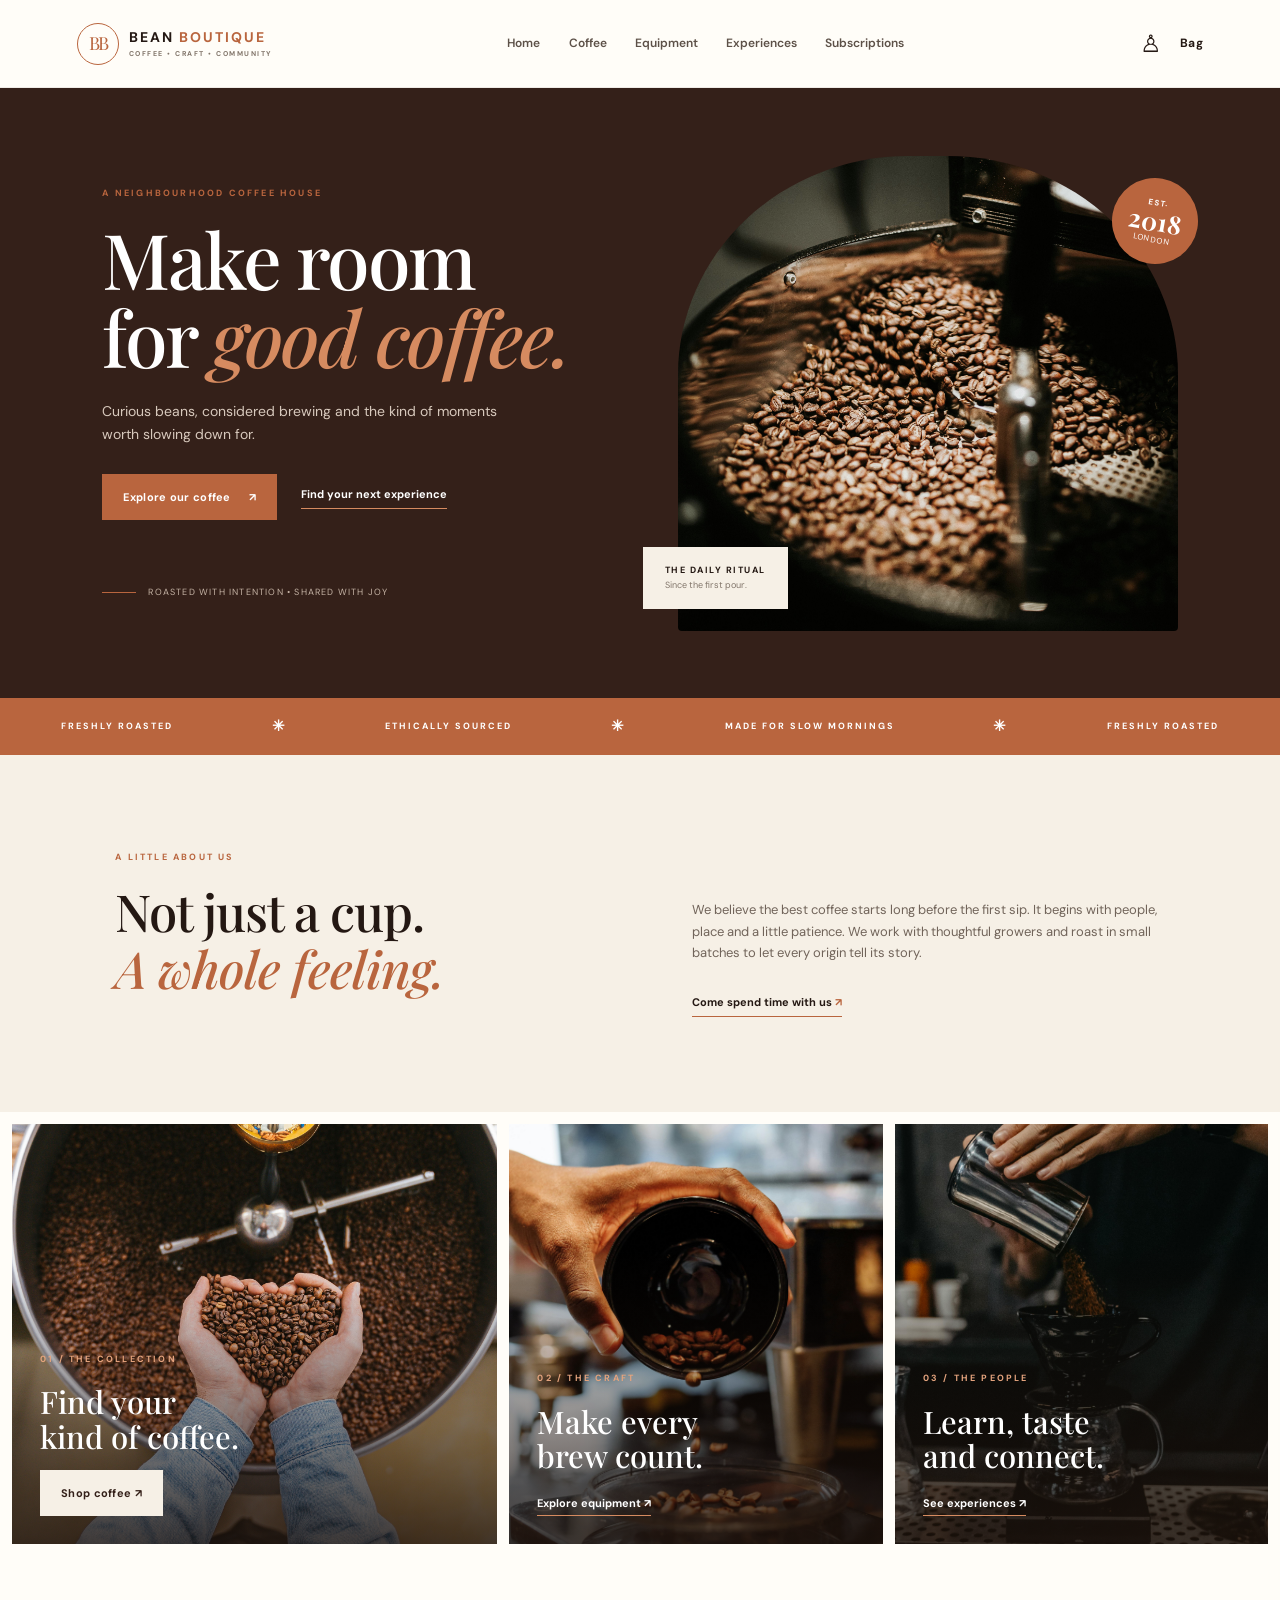
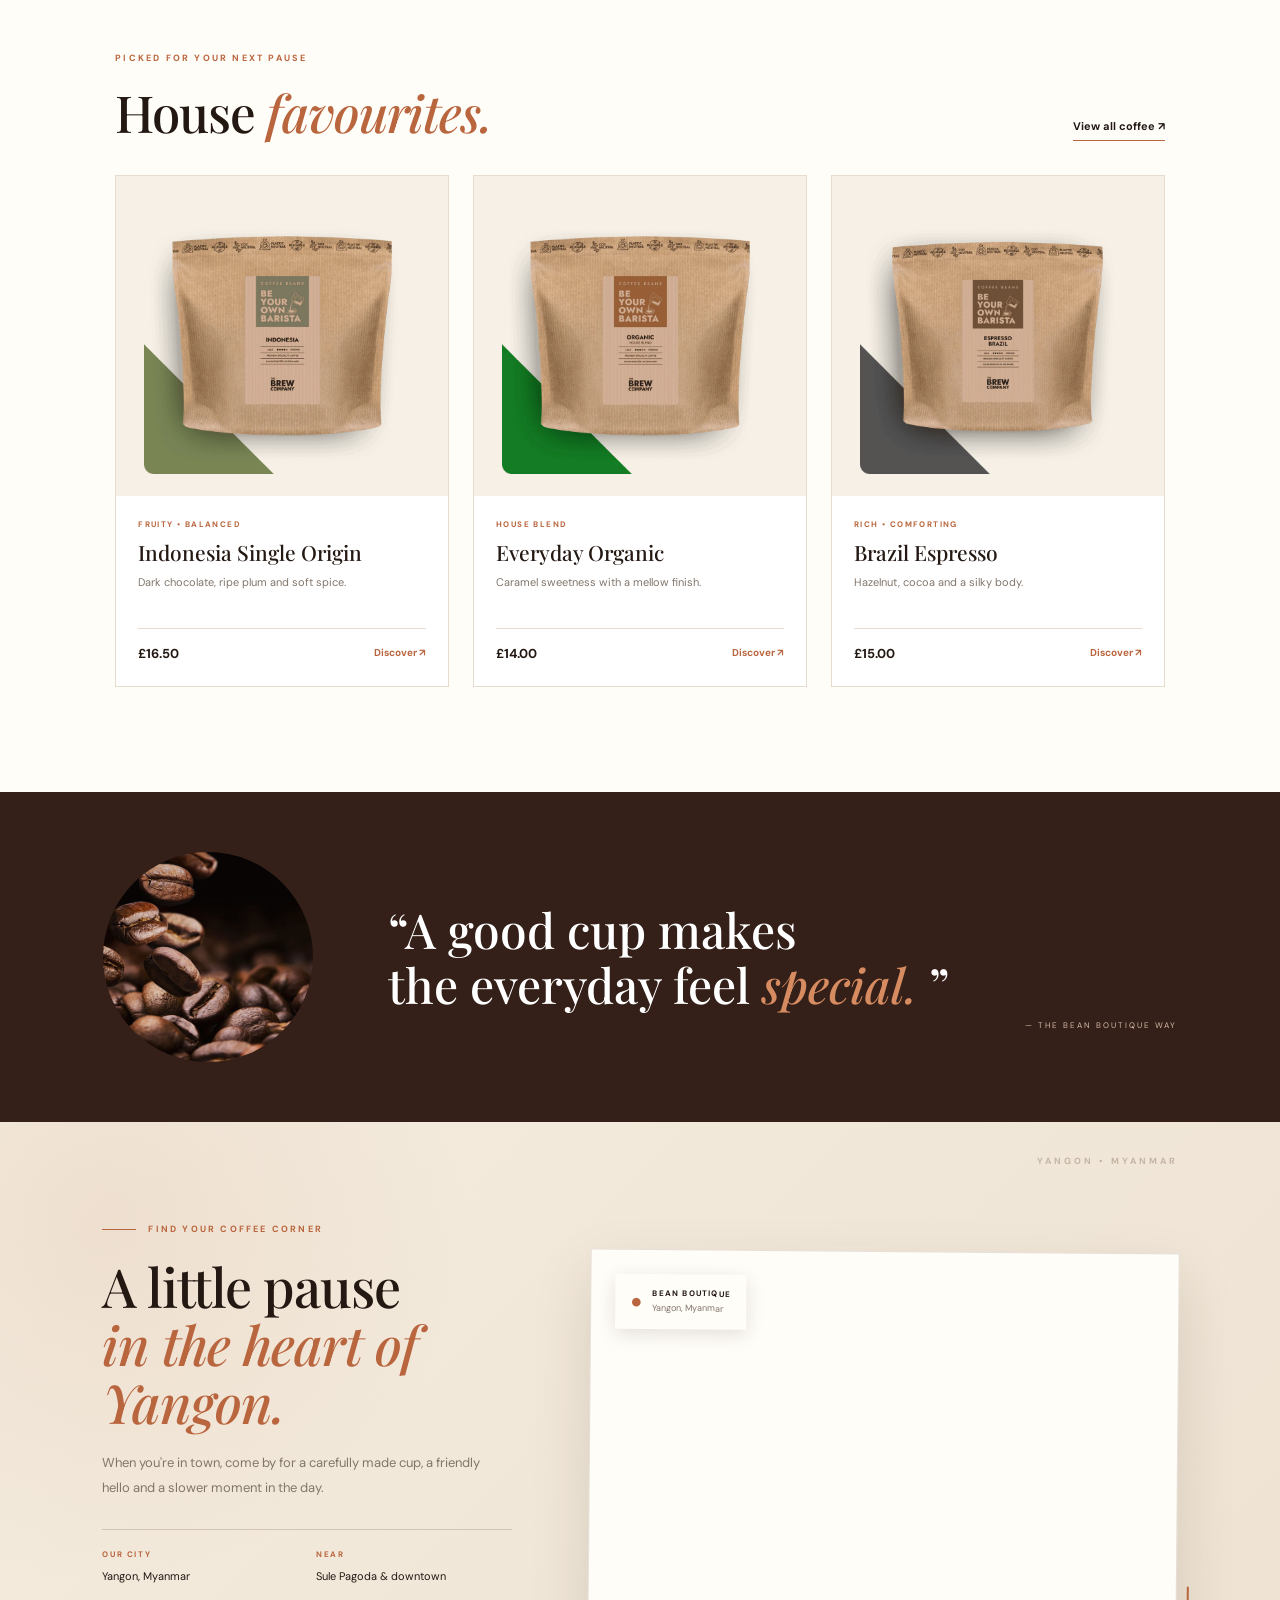
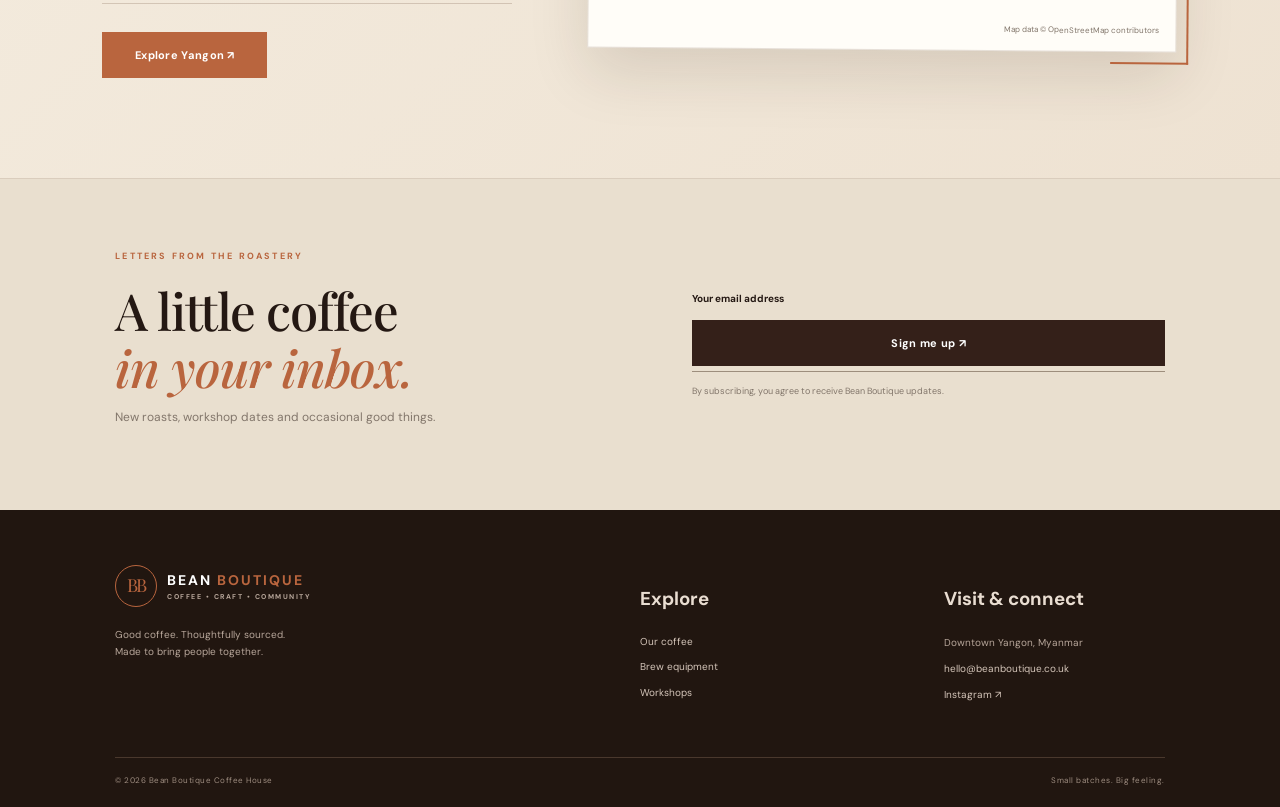
==== commit 5f0f9027: "Update index.html" ====
--- a/index.html
+++ b/index.html
@@ -29,7 +29,7 @@
      </small>
     </span>
    </a>
-   <input aria-label="Toggle navigation menu" class="menu-checkbox" type="checkbox"/>
+   <input aria-label="Toggle navigation menu" class="menu-checkbox" id="menuToggle" type="checkbox"/>
    <label aria-hidden="true" class="menu-toggle" for="menuToggle">
     ☰
    </label>
@@ -395,7 +395,7 @@
       Your email address
      </label>
      <div class="input-action">
-      <input placeholder="you@example.com" type="email"/>
+      <input id="newsletterEmail" name="newsletterEmail" placeholder="you@example.com" type="email"/>
       <button class="btn btn-dark btn-full inert-action" type="button">
        Sign me up &nearrow;
       </button>
@@ -430,9 +430,9 @@
      </p>
     </div>
     <div>
-     <h4>
+     <h3>
       Explore
-     </h4>
+     </h3>
      <a href="CoffeeSelection.html">
       Our coffee
      </a>
@@ -444,9 +444,9 @@
      </a>
     </div>
     <div>
-     <h4>
+     <h3>
       Visit &amp; connect
-     </h4>
+     </h3>
      <p>
       Downtown Yangon, Myanmar
      </p>
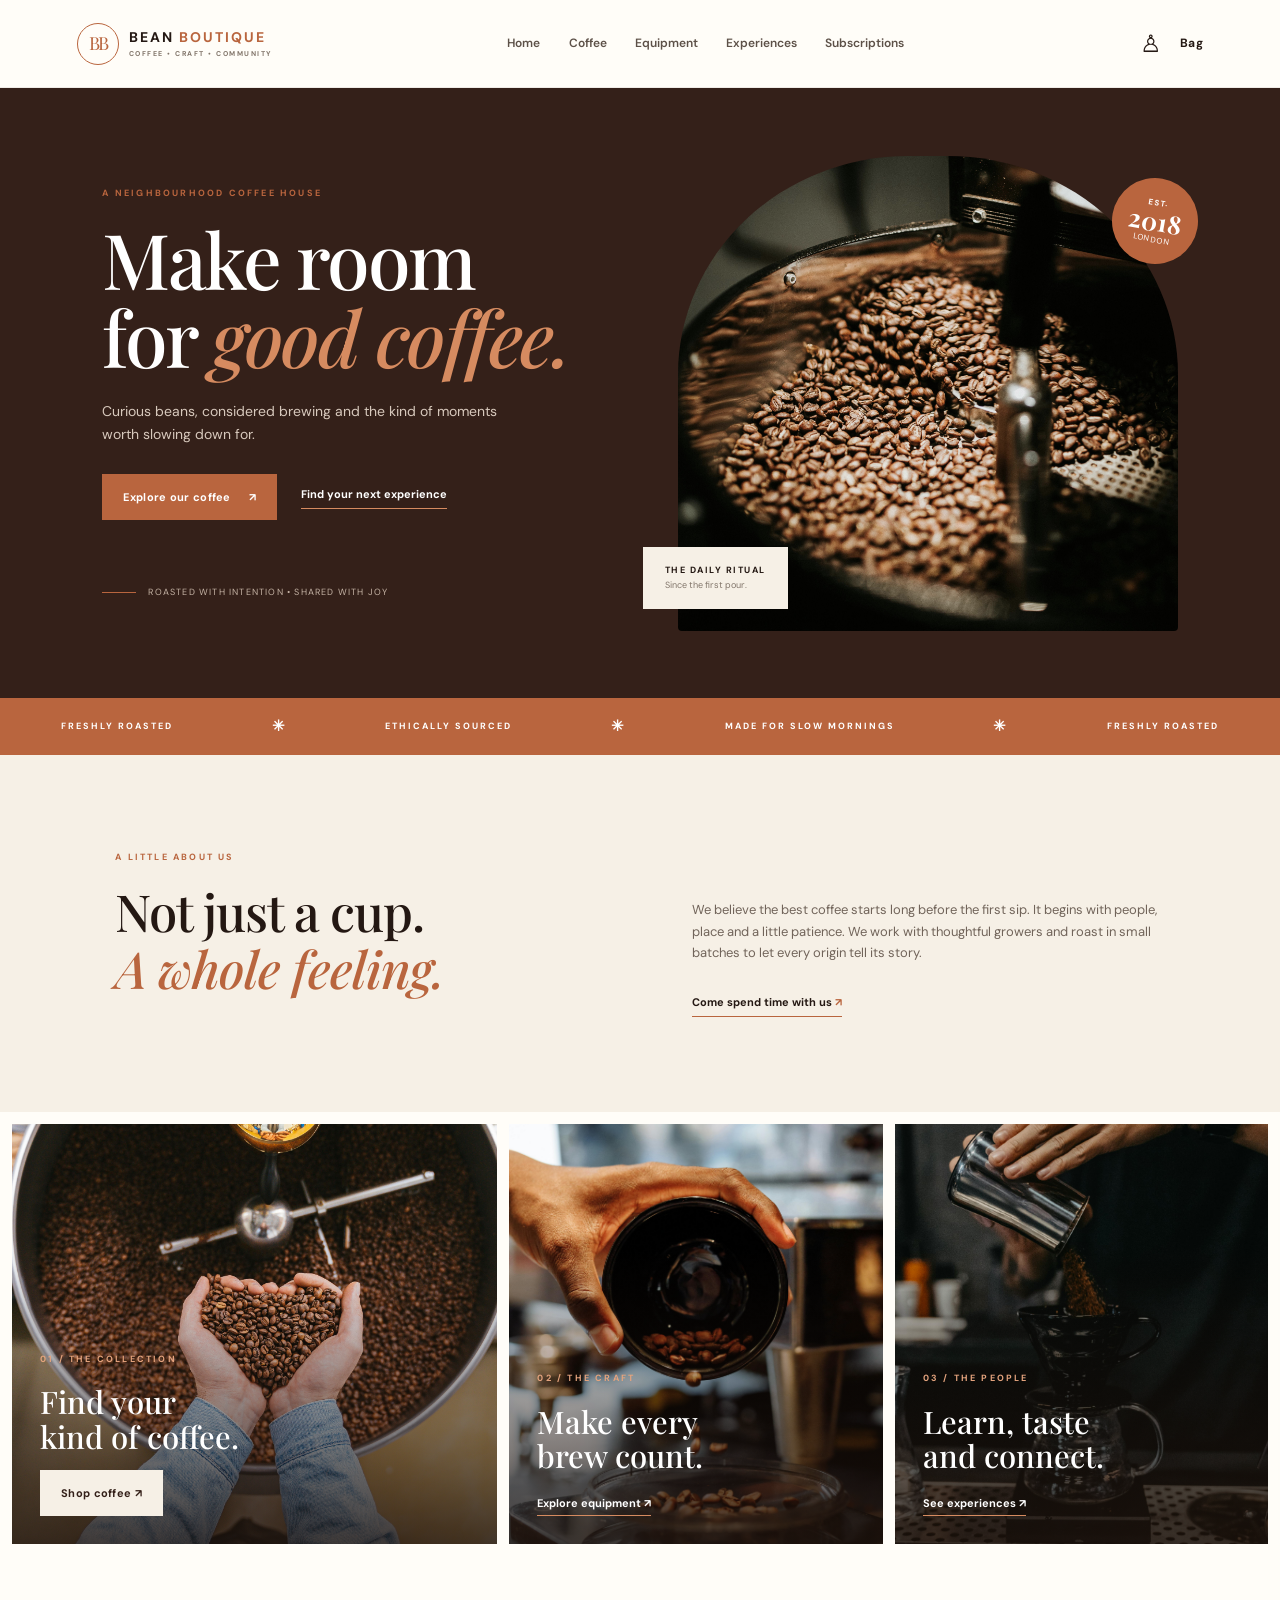
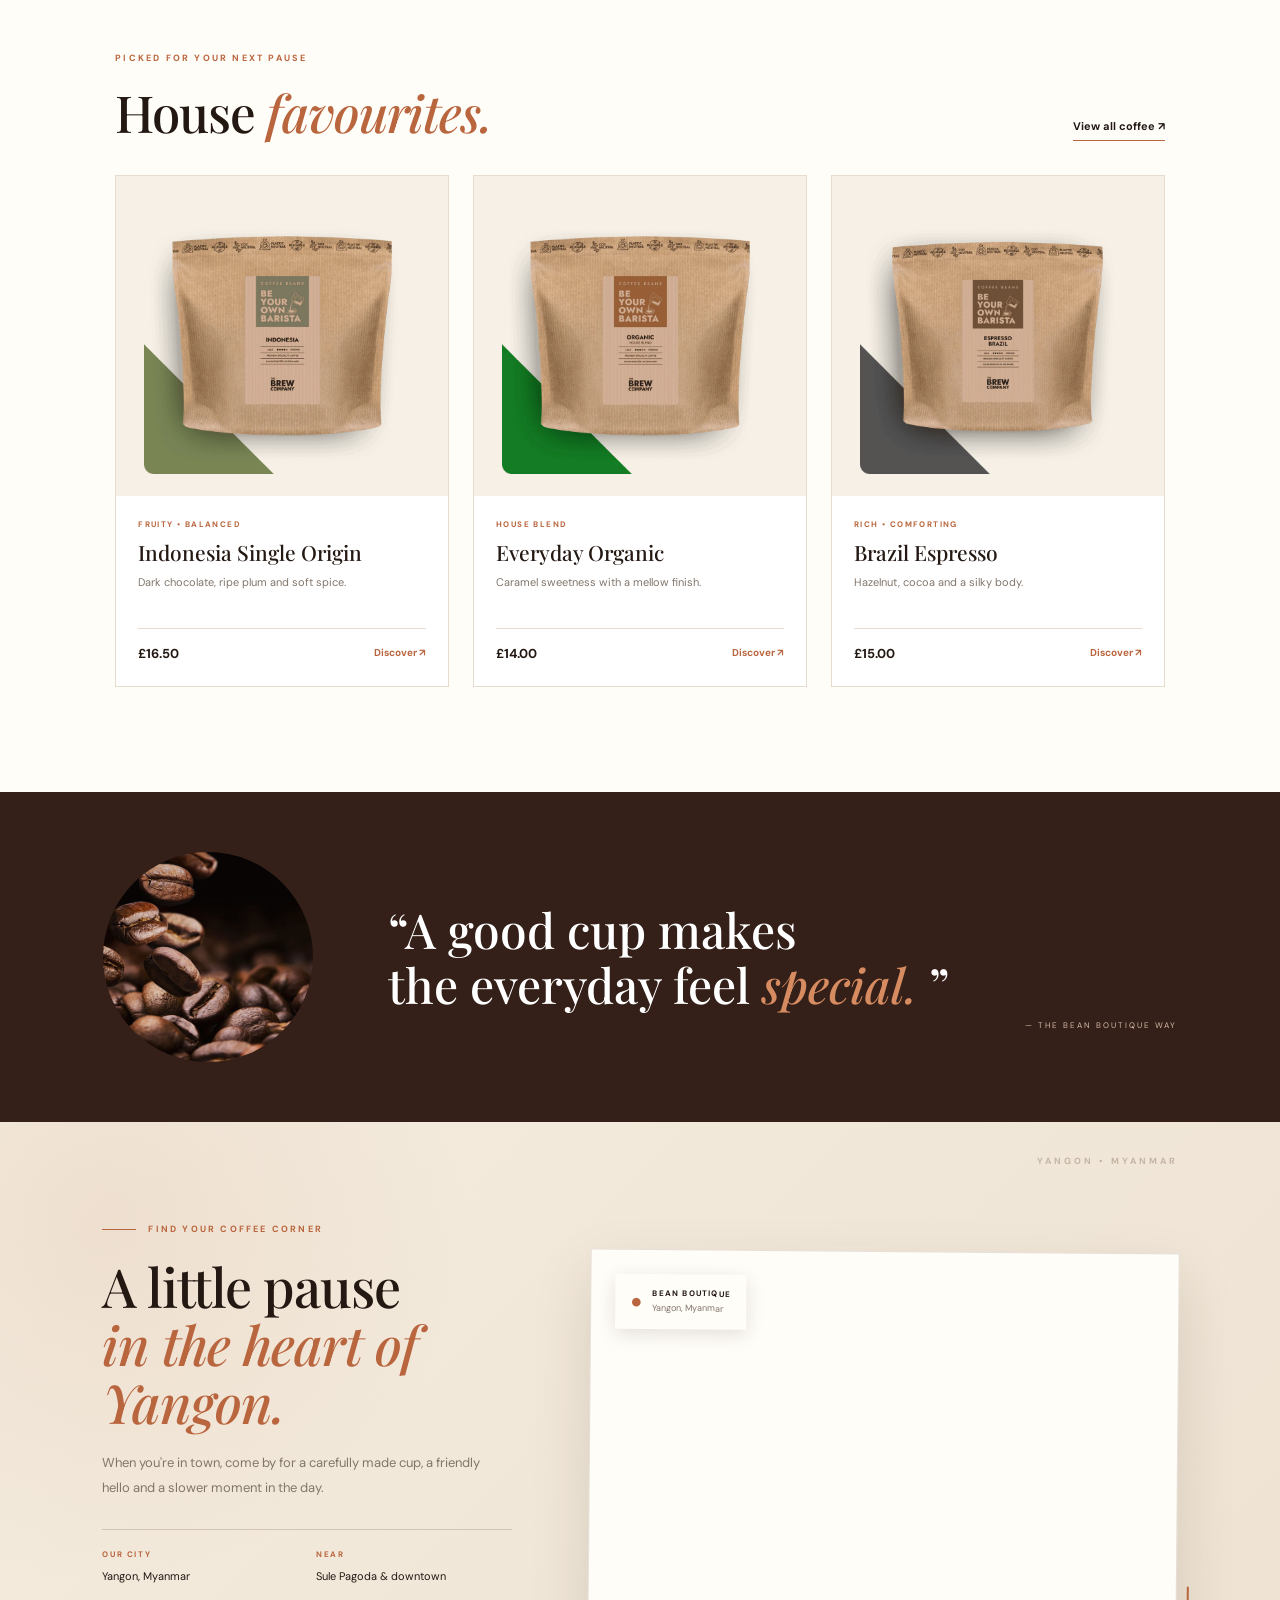
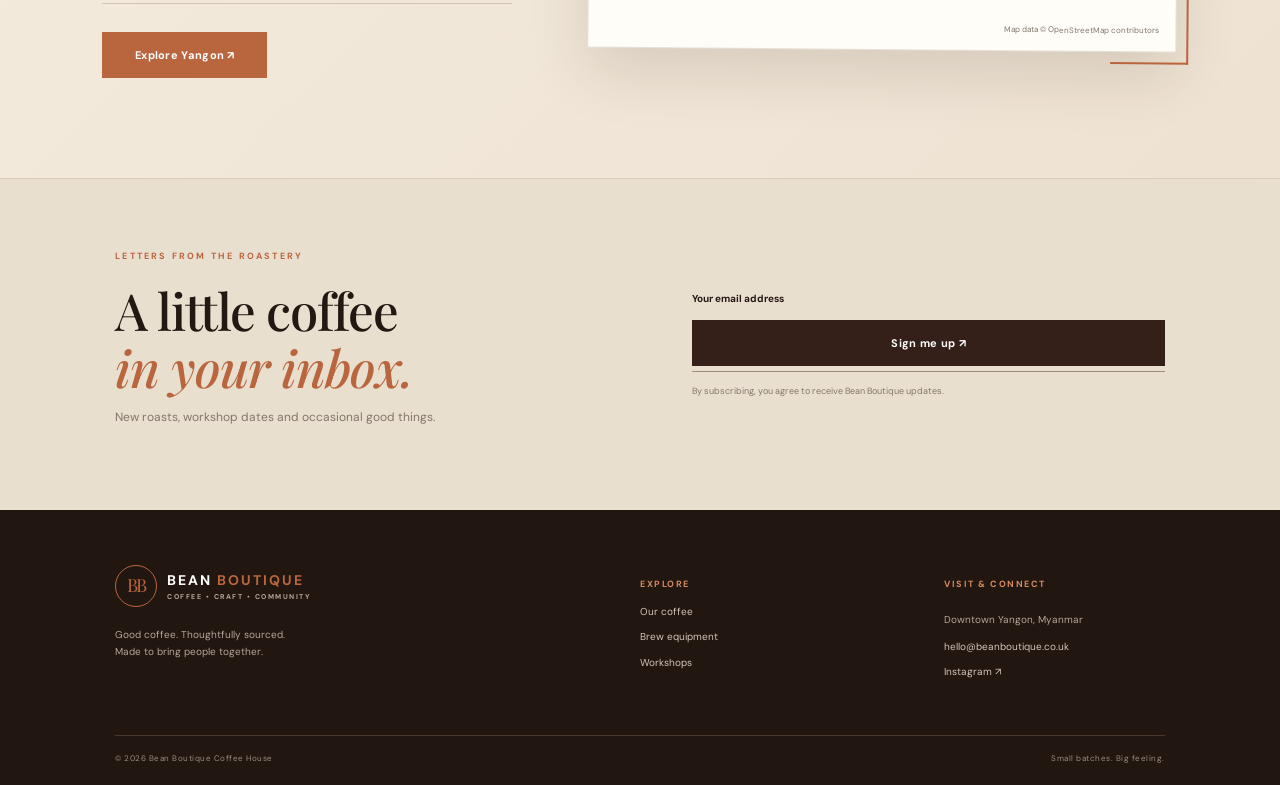
==== commit 72c27e24: "Update index.html" ====
--- a/index.html
+++ b/index.html
@@ -12,7 +12,22 @@
   <link href="https://fonts.googleapis.com/css2?family=DM+Sans:wght@400;500;600;700&amp;family=Playfair+Display:wght@500;600;700&amp;display=swap" rel="stylesheet"/>
   <link href="style.css" rel="stylesheet"/>
   <link href="https://cdn.jsdelivr.net/npm/bootstrap-icons@1.11.3/font/bootstrap-icons.min.css" rel="stylesheet"/>
- </head>
+ 
+    <style>
+      .w3c-hidden-heading {
+        position: absolute;
+        width: 1px;
+        height: 1px;
+        padding: 0;
+        margin: -1px;
+        overflow: hidden;
+        clip: rect(0, 0, 0, 0);
+        white-space: nowrap;
+        border: 0;
+      }
+    </style>
+
+</head>
  <body class="">
   <header class="site-header">
    <a aria-label="Bean Boutique home" class="brand" href="index.html">
@@ -30,7 +45,7 @@
     </span>
    </a>
    <input aria-label="Toggle navigation menu" class="menu-checkbox" id="menuToggle" type="checkbox"/>
-   <label aria-hidden="true" class="menu-toggle" for="menuToggle">
+   <label class="menu-toggle" for="menuToggle">
     ☰
    </label>
    <nav aria-label="Main navigation" class="main-nav">
@@ -116,6 +131,7 @@
     </div>
    </section>
    <section class="ticker">
+    <h2 class="w3c-hidden-heading">Coffee values</h2>
     <span>
      FRESHLY ROASTED
     </span>
@@ -164,6 +180,7 @@
     </div>
    </section>
    <section class="feature-grid">
+    <h2 class="w3c-hidden-heading">Explore Bean Boutique</h2>
     <article class="feature-card feature-large">
      <img alt="Hands holding coffee beans" src="images/cb1.jpg"/>
      <div>
@@ -306,6 +323,7 @@
     </div>
    </section>
    <section class="quote-band">
+    <h2 class="w3c-hidden-heading">The Bean Boutique way</h2>
     <img alt="Roasted coffee beans" src="images/coffee.jpg"/>
     <blockquote>
      &ldquo;A good cup makes
@@ -395,7 +413,7 @@
       Your email address
      </label>
      <div class="input-action">
-      <input id="newsletterEmail" name="newsletterEmail" placeholder="you@example.com" type="email"/>
+      <input placeholder="you@example.com" type="email"/>
       <button class="btn btn-dark btn-full inert-action" type="button">
        Sign me up &nearrow;
       </button>
@@ -430,9 +448,9 @@
      </p>
     </div>
     <div>
-     <h3>
+     <h4>
       Explore
-     </h3>
+     </h4>
      <a href="CoffeeSelection.html">
       Our coffee
      </a>
@@ -444,9 +462,9 @@
      </a>
     </div>
     <div>
-     <h3>
+     <h4>
       Visit &amp; connect
-     </h3>
+     </h4>
      <p>
       Downtown Yangon, Myanmar
      </p>
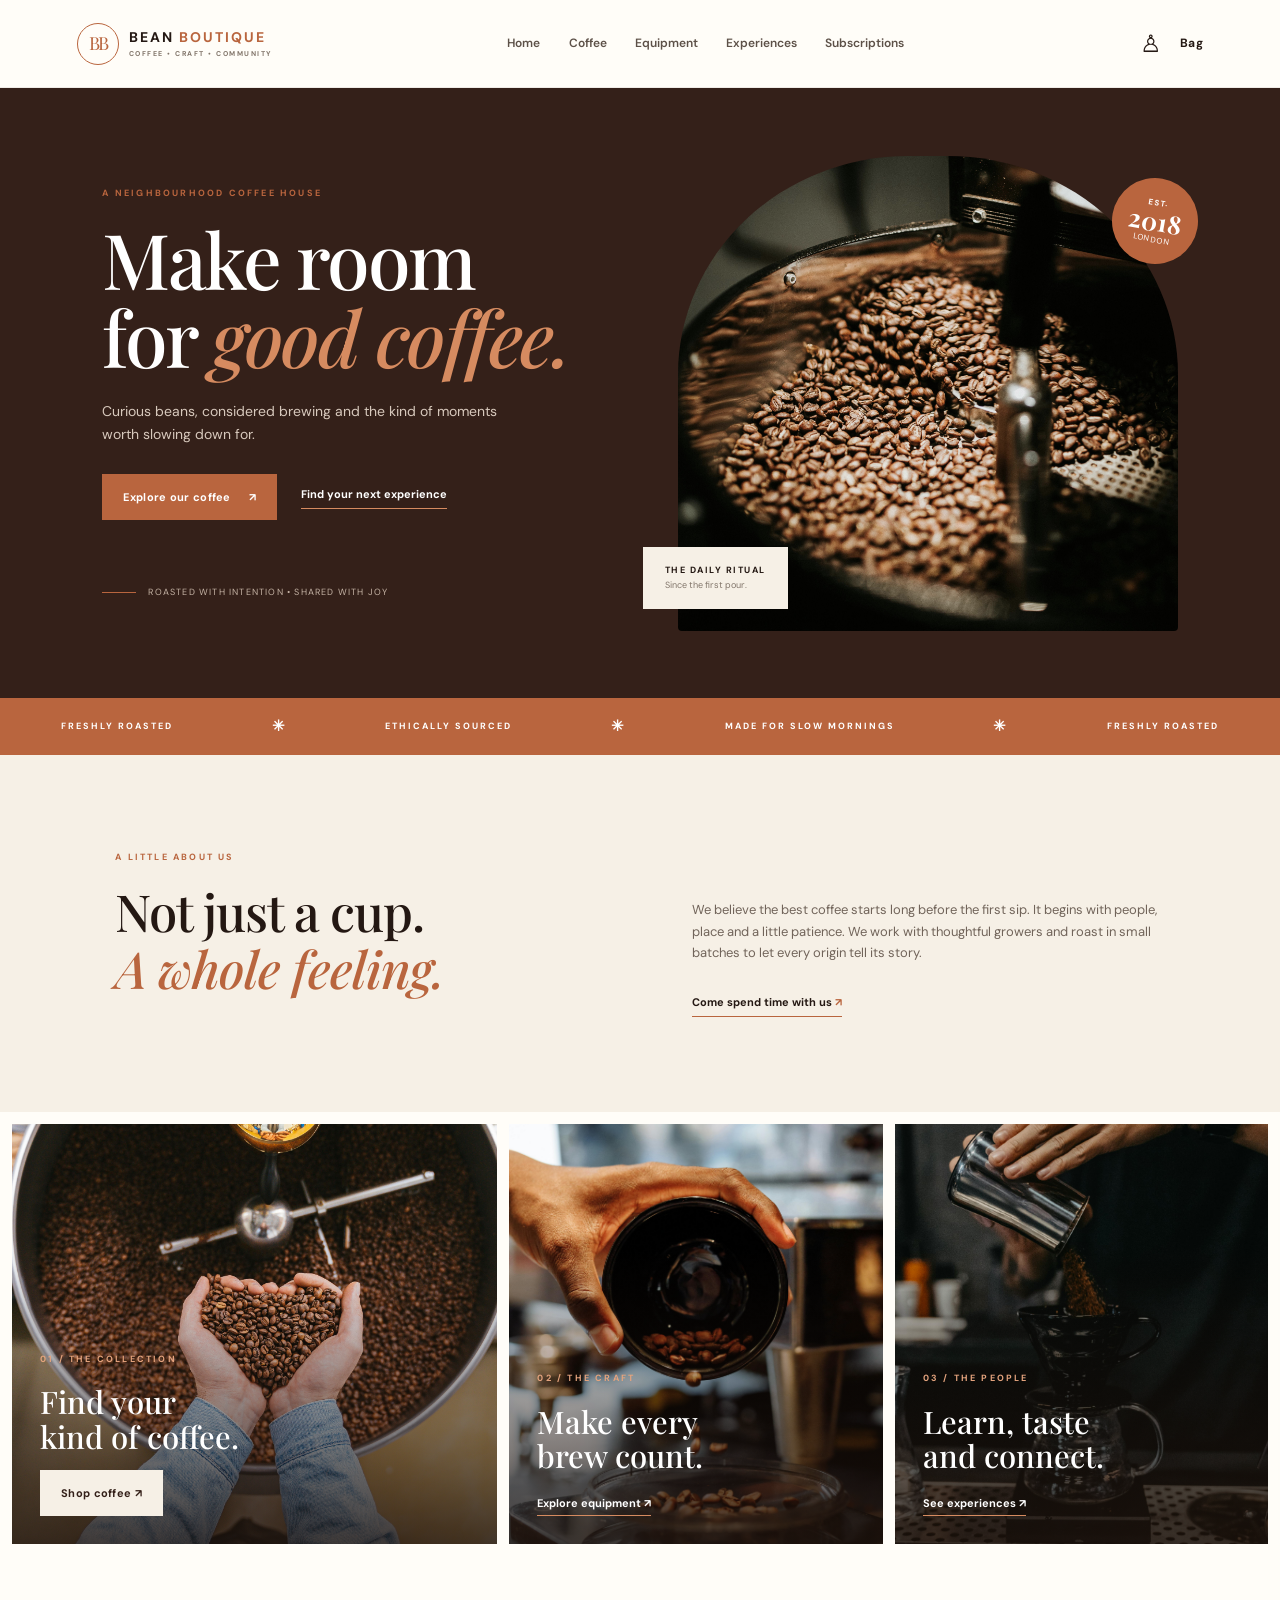
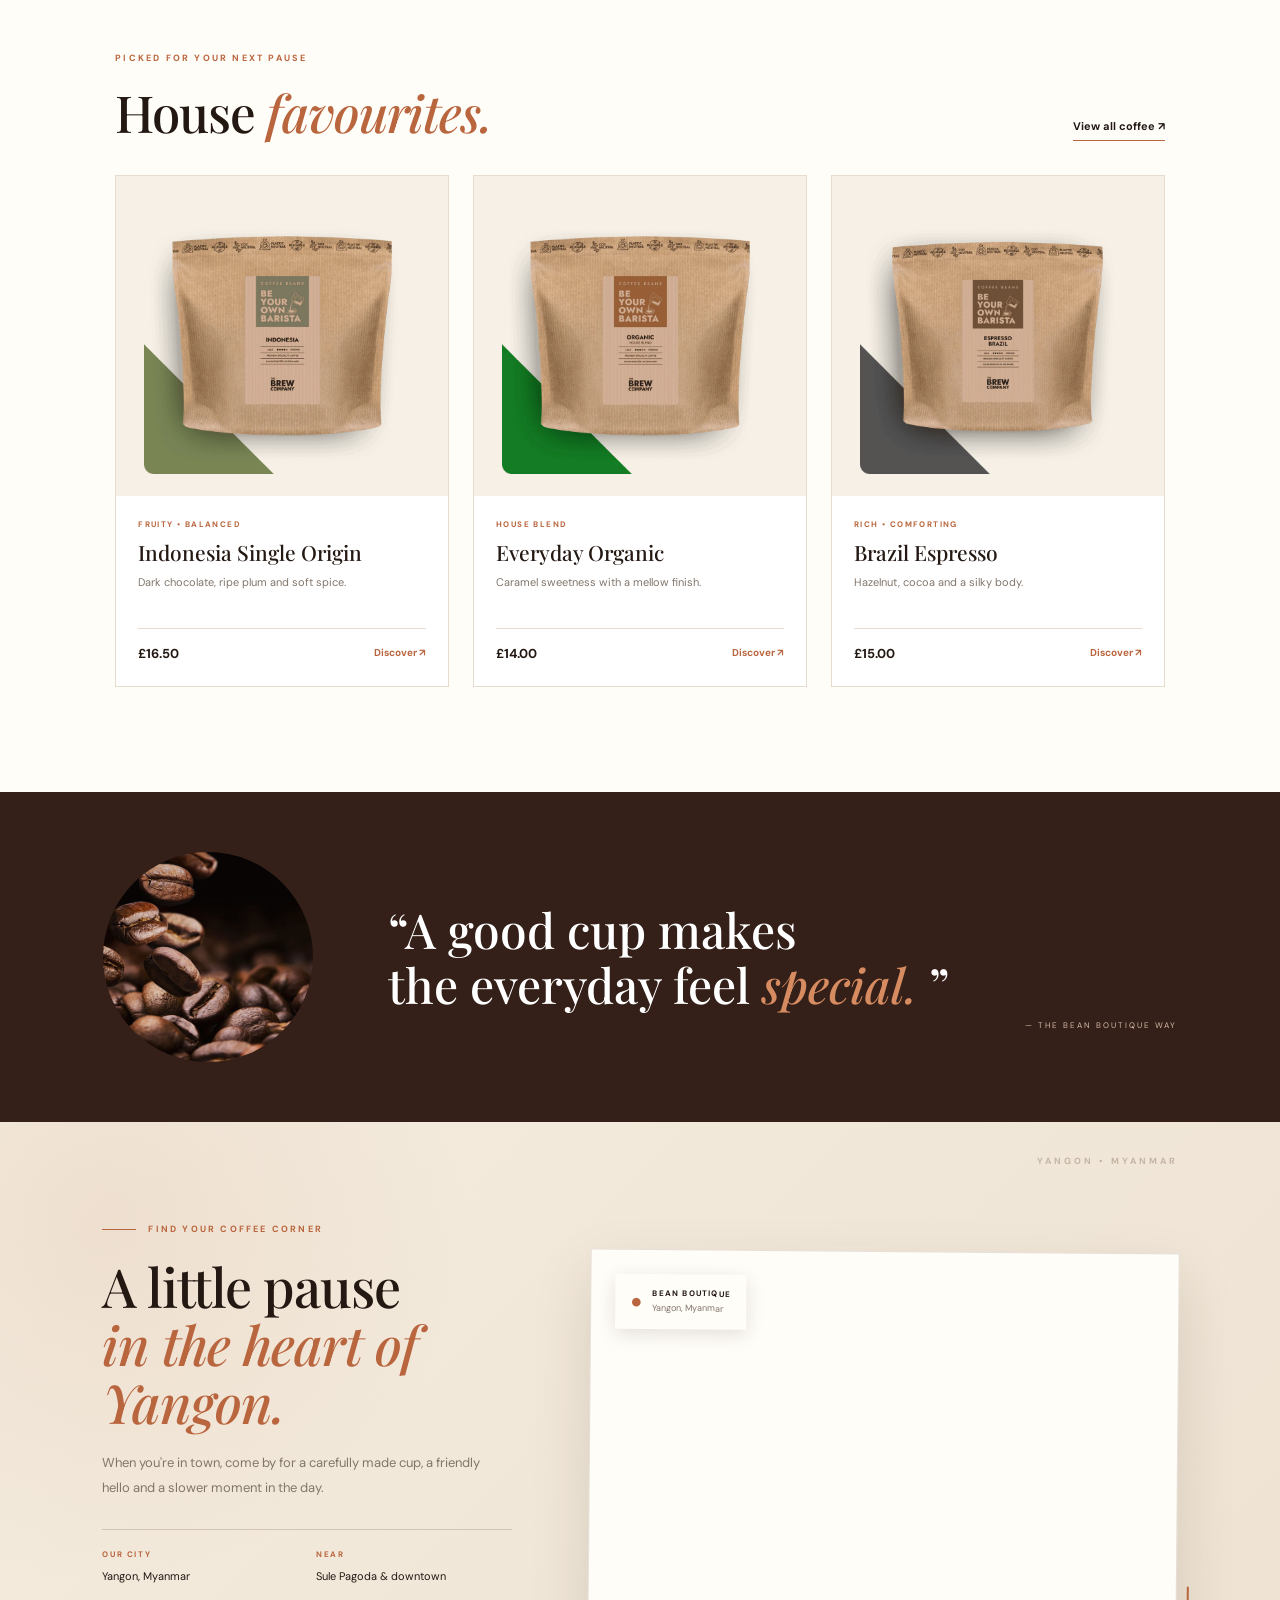
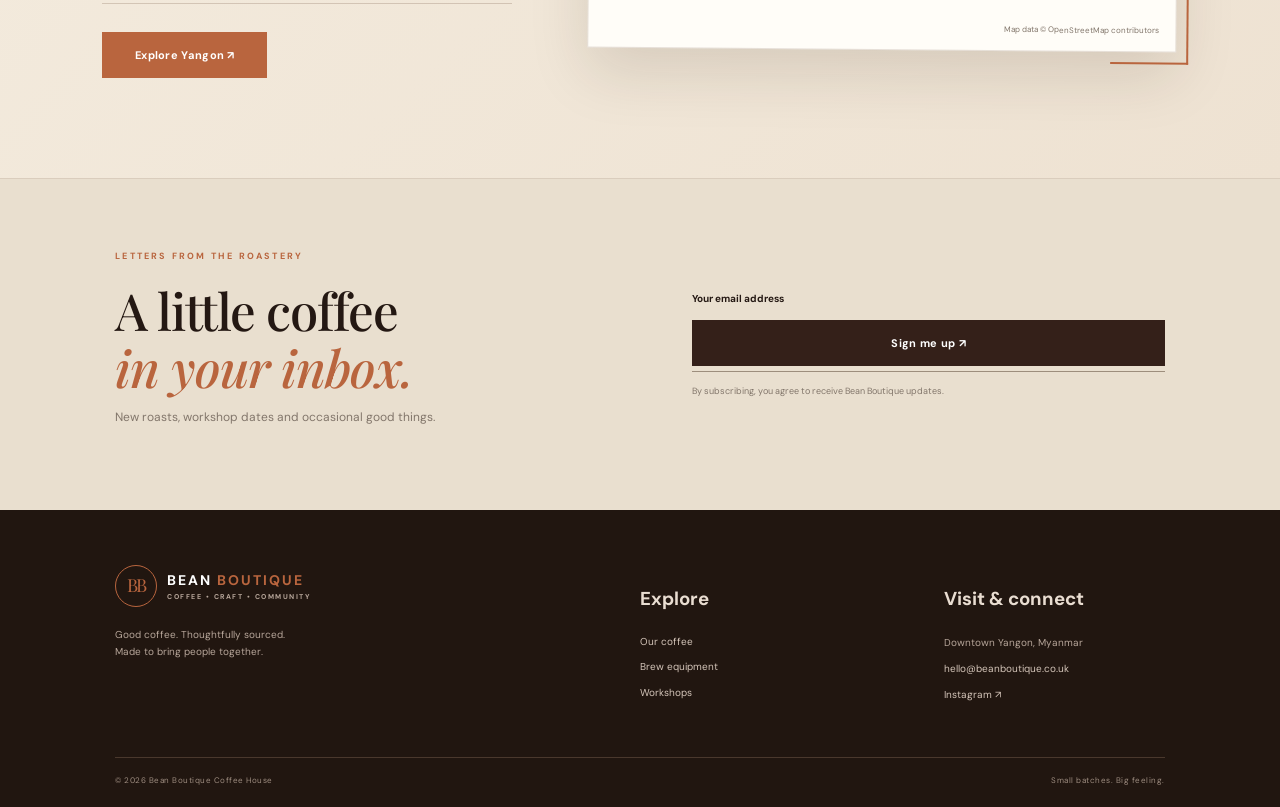
==== commit d649946d: "Update index.html" ====
--- a/index.html
+++ b/index.html
@@ -413,7 +413,7 @@
       Your email address
      </label>
      <div class="input-action">
-      <input placeholder="you@example.com" type="email"/>
+      <input id="newsletterEmail" name="newsletterEmail" placeholder="you@example.com" type="email"/>
       <button class="btn btn-dark btn-full inert-action" type="button">
        Sign me up &nearrow;
       </button>
@@ -448,9 +448,9 @@
      </p>
     </div>
     <div>
-     <h4>
+     <h3>
       Explore
-     </h4>
+     </h3>
      <a href="CoffeeSelection.html">
       Our coffee
      </a>
@@ -462,9 +462,9 @@
      </a>
     </div>
     <div>
-     <h4>
+     <h3>
       Visit &amp; connect
-     </h4>
+     </h3>
      <p>
       Downtown Yangon, Myanmar
      </p>
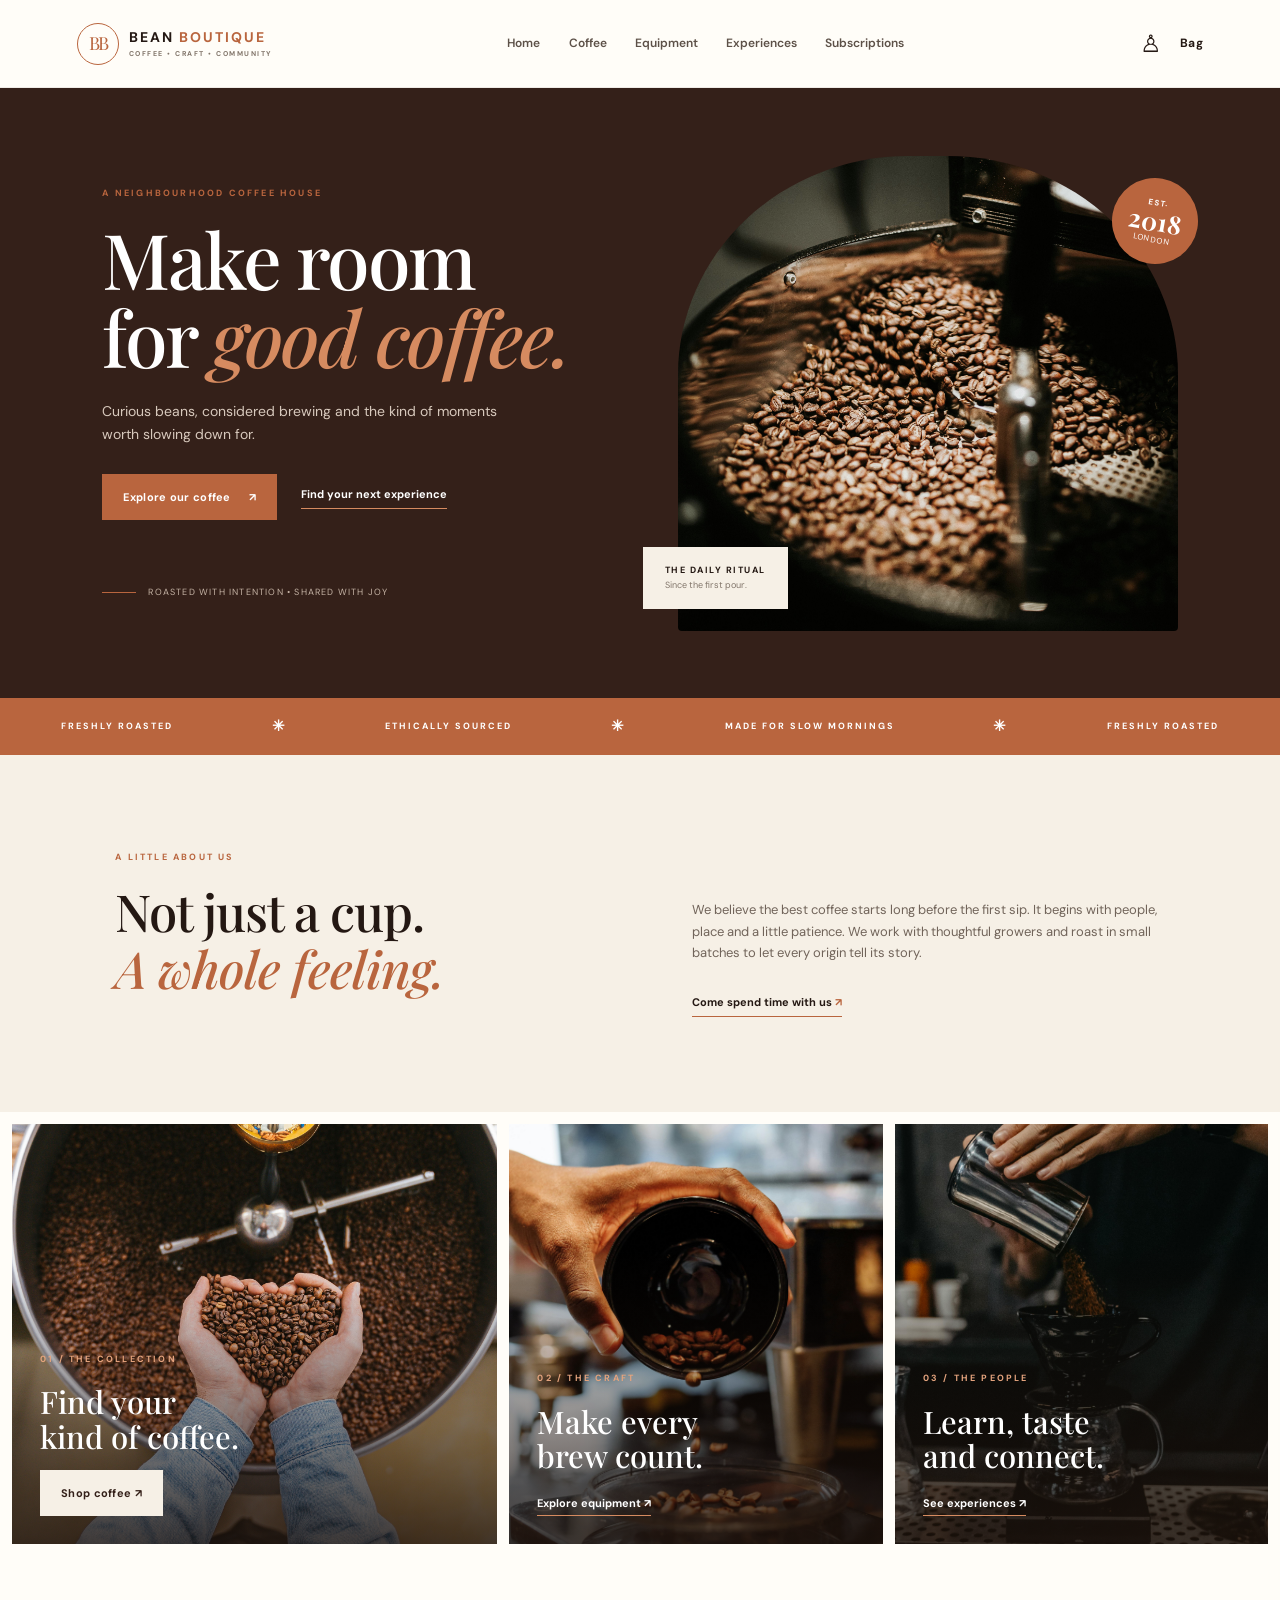
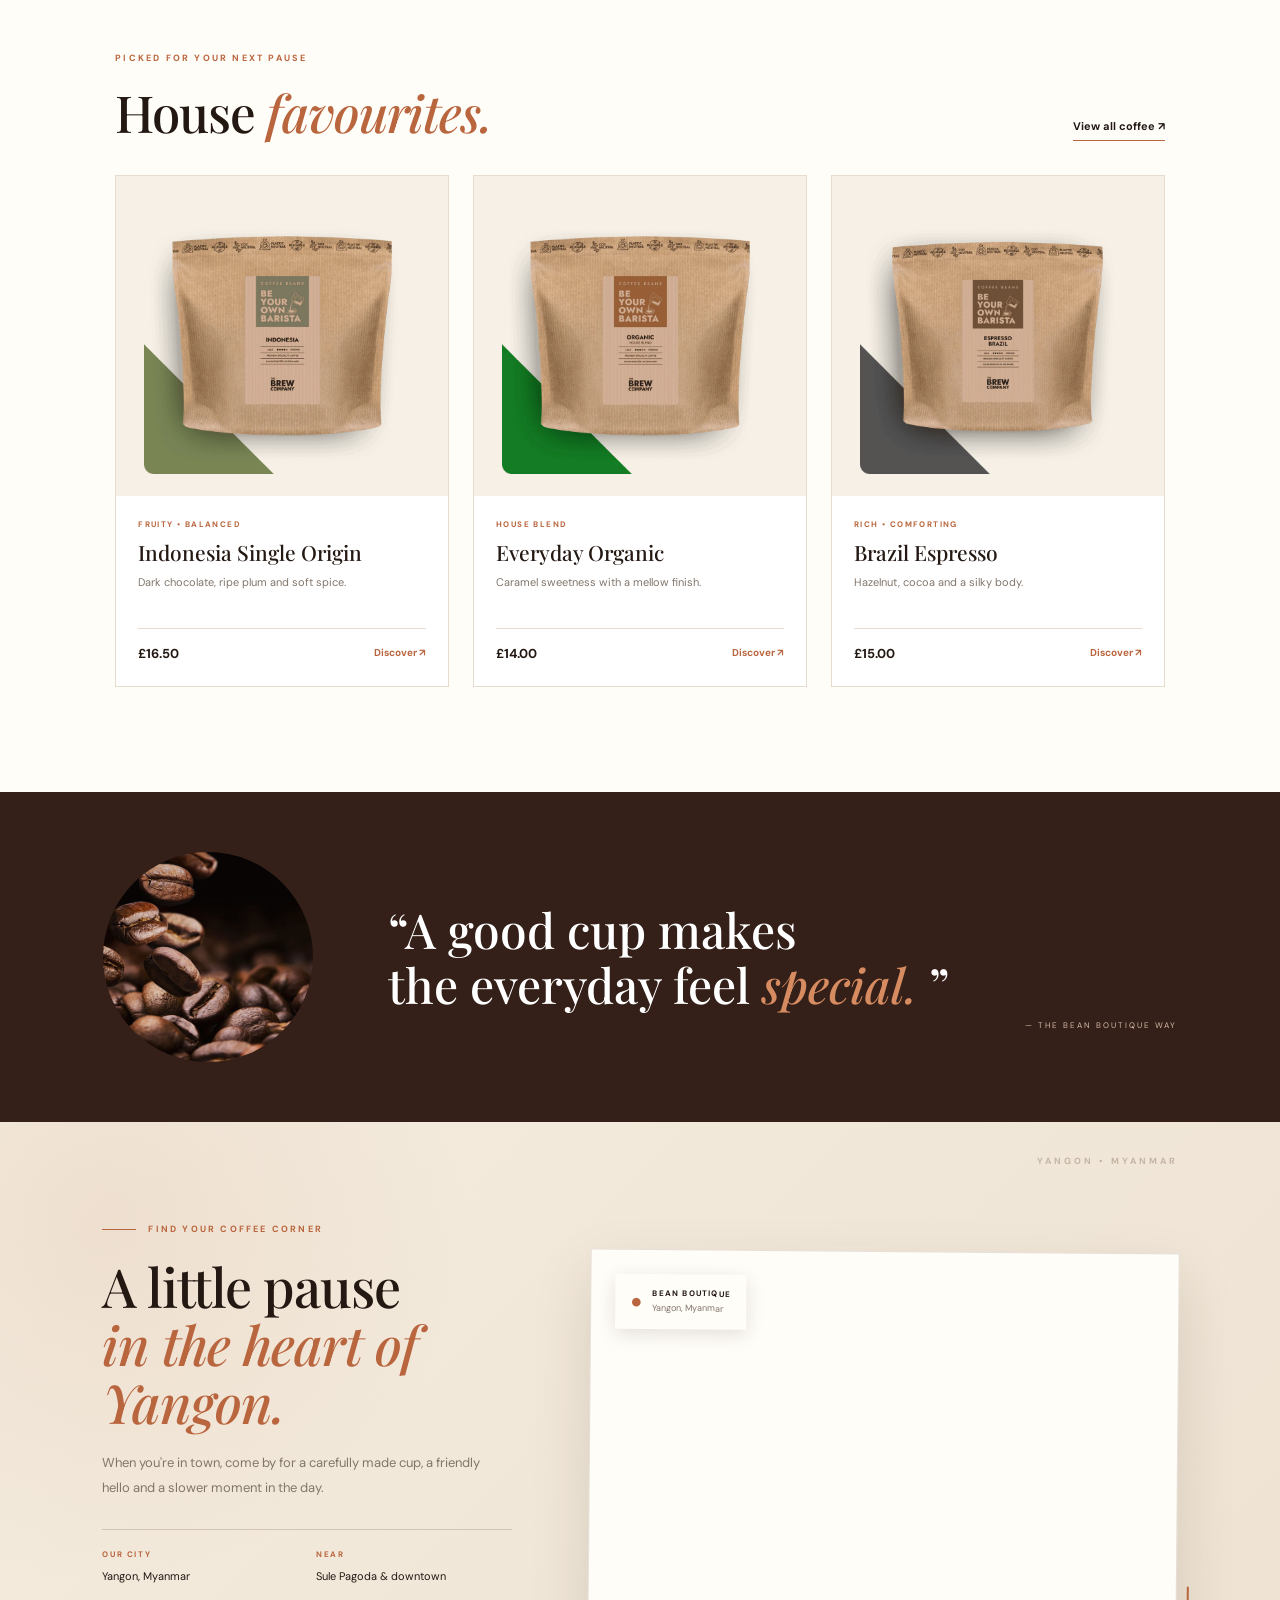
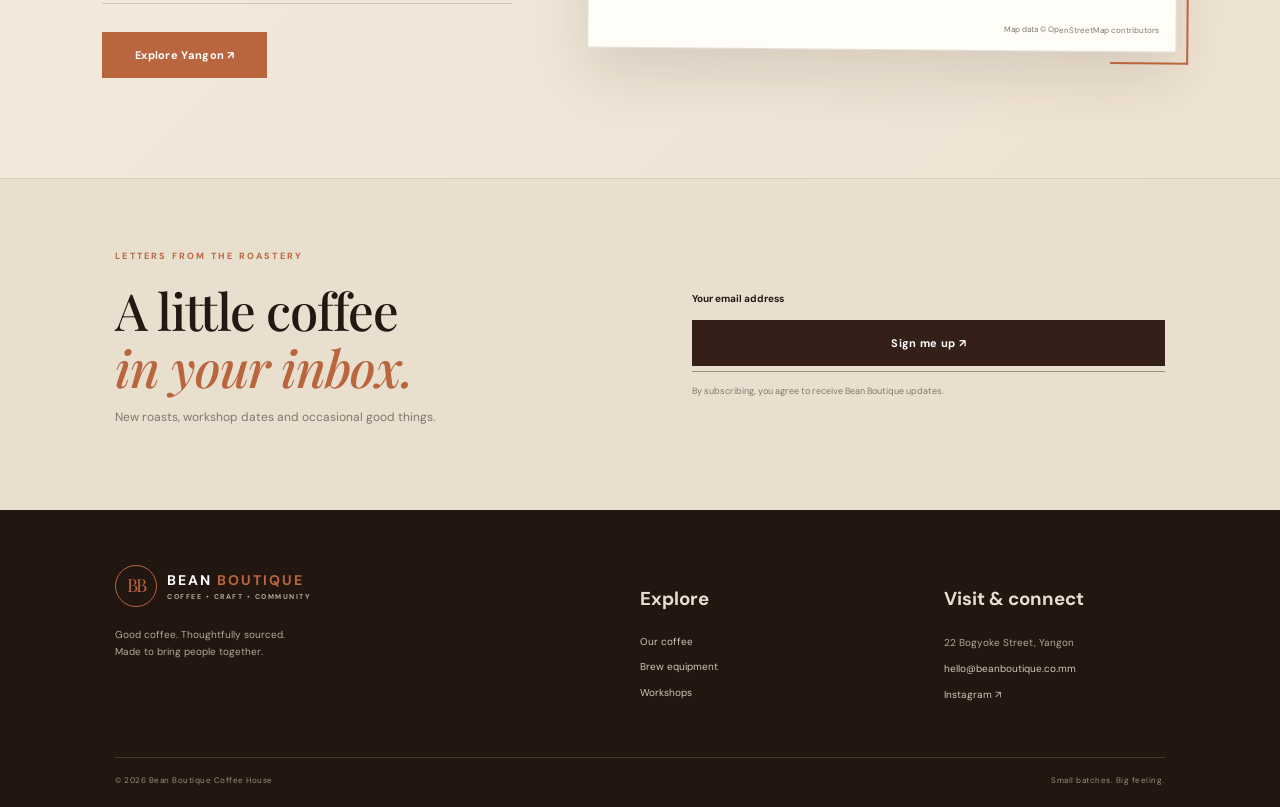
==== commit 2163f545: "Update index.html" ====
--- a/index.html
+++ b/index.html
@@ -45,7 +45,7 @@
     </span>
    </a>
    <input aria-label="Toggle navigation menu" class="menu-checkbox" id="menuToggle" type="checkbox"/>
-   <label class="menu-toggle" for="menuToggle">
+   <label class="menu-toggle" for="menuToggle" aria-label="Open navigation menu">
     ☰
    </label>
    <nav aria-label="Main navigation" class="main-nav">
@@ -465,11 +465,11 @@
      <h3>
       Visit &amp; connect
      </h3>
-     <p>
-      Downtown Yangon, Myanmar
+<p>
+      22 Bogyoke Street, Yangon
      </p>
      <a href="mailto:hello@beanboutique.co.uk">
-      hello@beanboutique.co.uk
+      hello@beanboutique.co.mm
      </a>
      <a href="https://www.instagram.com/" rel="noopener" target="_blank">
       Instagram &nearrow;
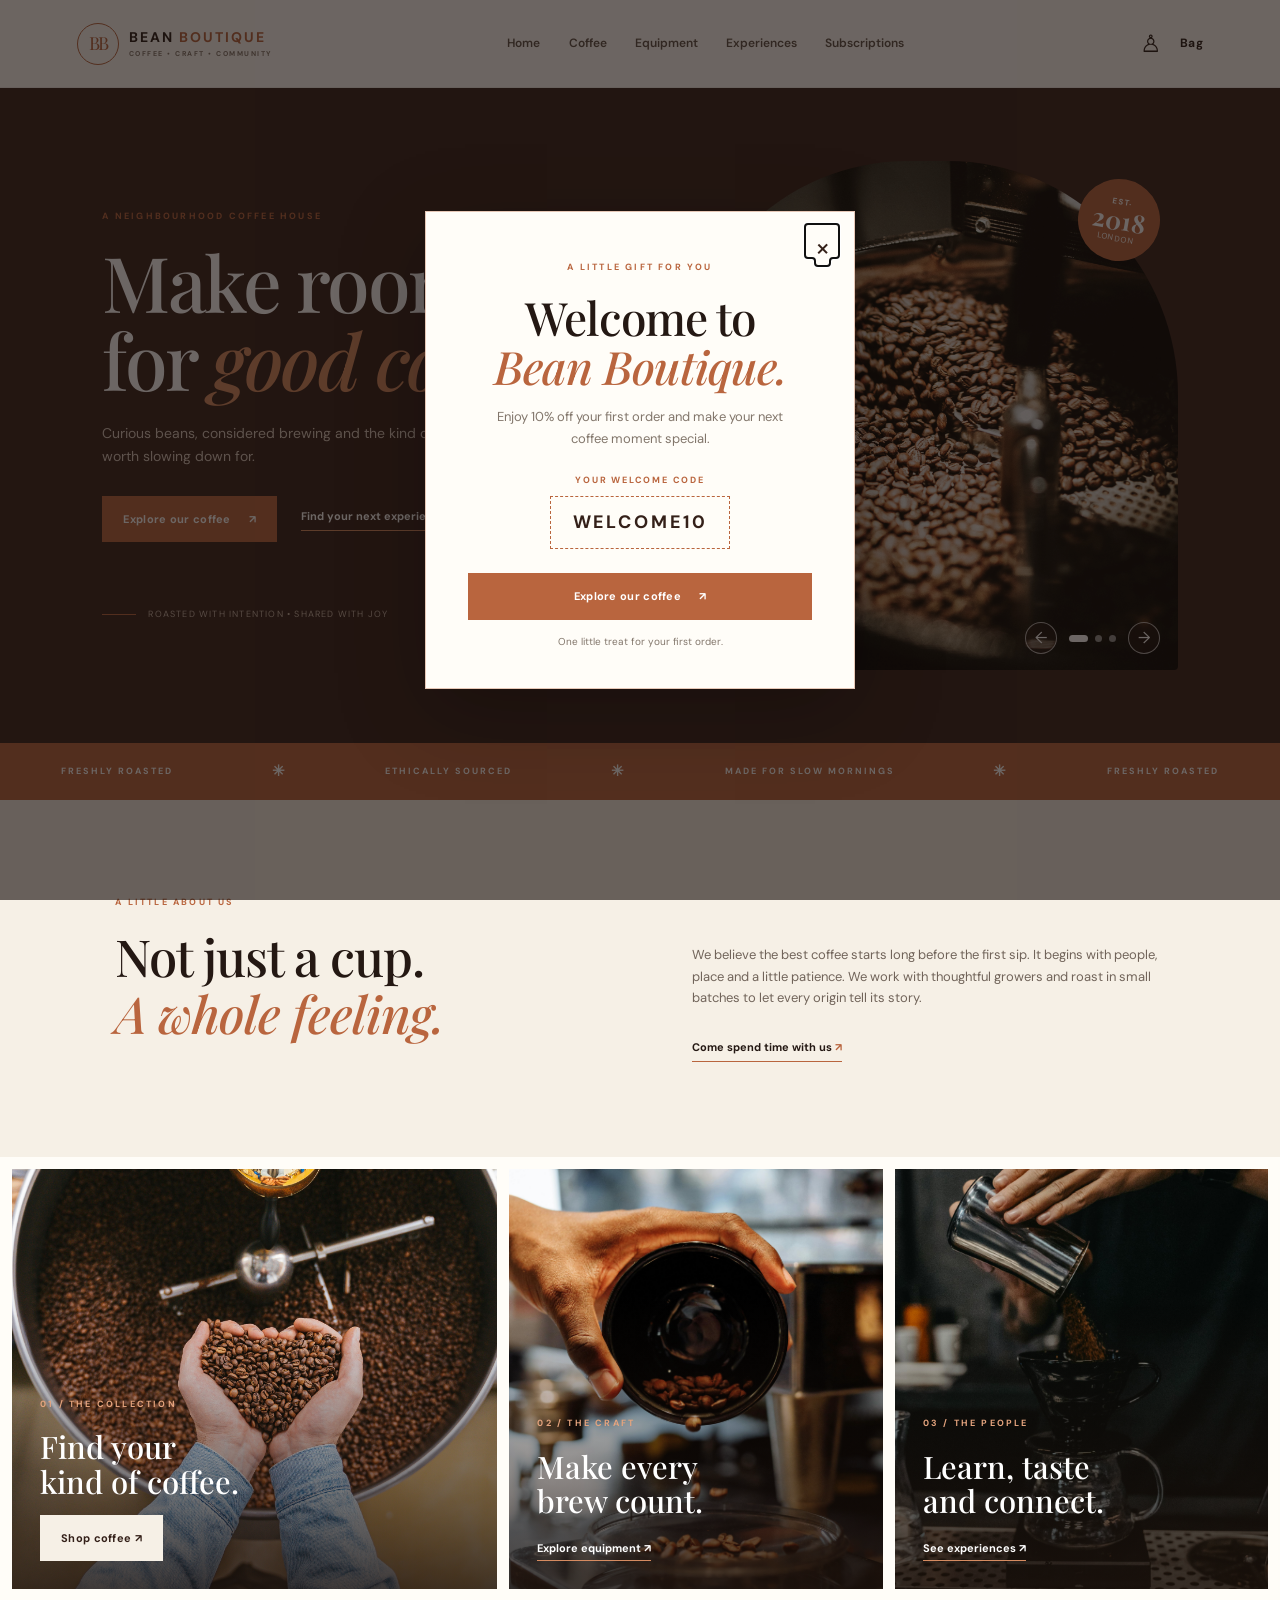
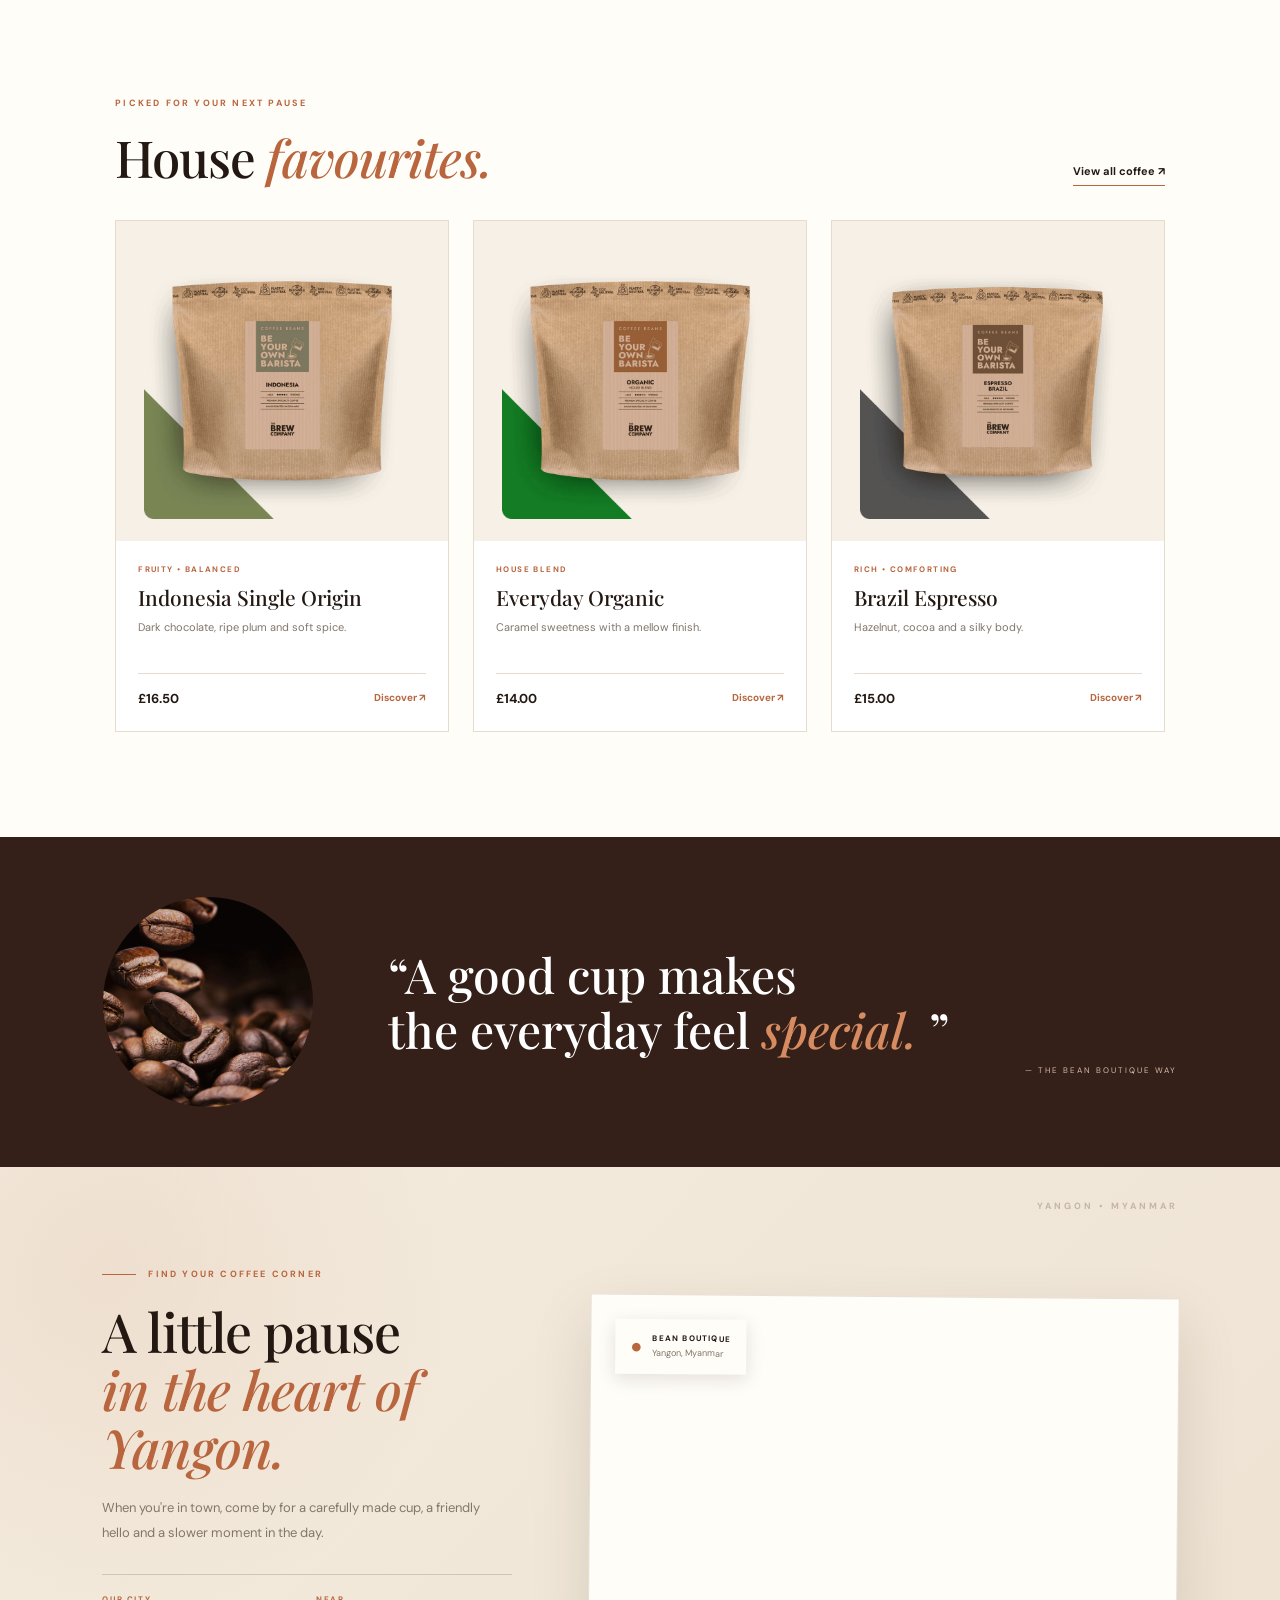
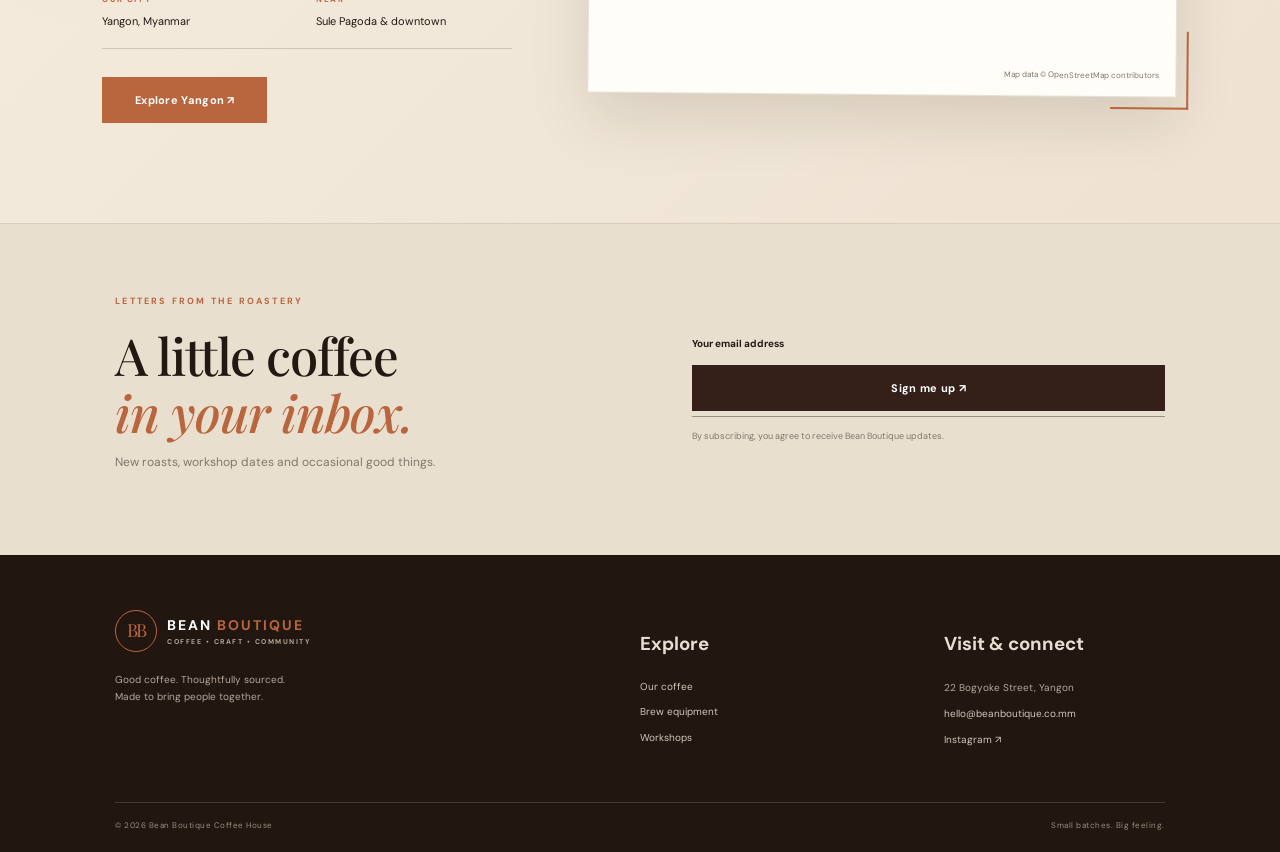
==== commit 605573fe: "Add files via upload" ====
--- a/index.html
+++ b/index.html
@@ -108,25 +108,25 @@
       Roasted with intention &bull; Shared with joy
      </div>
     </div>
-    <div class="hero-visual">
-     <img alt="Freshly roasted coffee beans" src="images/banner2.jpg"/>
+    <div class="hero-visual hero-slideshow" aria-label="Bean Boutique featured moments">
+     <img class="hero-slide is-active" src="images/banner2.jpg" alt="Freshly roasted coffee beans"/>
+     <img class="hero-slide" src="images/cb2.jpg" alt="Coffee being carefully prepared"/>
+     <img class="hero-slide" src="https://images.unsplash.com/photo-1753351055246-a7efae066eef?auto=format&fit=crop&fm=jpg&ixlib=rb-4.1.0&q=80&w=1800" alt="Friends enjoying coffee together in a cafe"/>
      <div class="image-stamp">
-      <b>
-       EST.
-      </b>
-      <strong>
-       2018
-      </strong>
-      <small>
-       LONDON
-      </small>
-     </div>
-     <div class="hero-caption">
-      THE DAILY RITUAL
-      <br/>
-      <span>
-       Since the first pour.
-      </span>
+      <b>EST.</b><strong>2018</strong><small>LONDON</small>
+     </div>
+     <div class="hero-caption" aria-live="polite">
+      <span class="slide-kicker">THE DAILY RITUAL</span><br/>
+      <span class="slide-caption-text">Since the first pour.</span>
+     </div>
+     <div class="slide-controls">
+      <button class="slide-arrow slide-prev" type="button" aria-label="Previous slide">&#8592;</button>
+      <div class="slide-dots" aria-label="Choose a slide">
+       <button class="slide-dot is-active" type="button" aria-label="Show slide 1" aria-pressed="true"></button>
+       <button class="slide-dot" type="button" aria-label="Show slide 2" aria-pressed="false"></button>
+       <button class="slide-dot" type="button" aria-label="Show slide 3" aria-pressed="false"></button>
+      </div>
+      <button class="slide-arrow slide-next" type="button" aria-label="Next slide">&#8594;</button>
      </div>
     </div>
    </section>
@@ -154,6 +154,7 @@
      FRESHLY ROASTED
     </span>
    </section>
+
    <section class="section section-split">
     <div class="section-heading">
      <p class="eyebrow">
@@ -465,7 +466,7 @@
      <h3>
       Visit &amp; connect
      </h3>
-<p>
+     <p>
       22 Bogyoke Street, Yangon
      </p>
      <a href="mailto:hello@beanboutique.co.uk">
@@ -485,5 +486,66 @@
     </span>
    </div>
   </footer>
+ 
+  <div class="welcome-overlay" id="welcomeOffer" aria-hidden="true">
+   <section class="welcome-modal" role="dialog" aria-modal="true" aria-labelledby="welcomeTitle" aria-describedby="welcomeDescription">
+    <button class="welcome-close" type="button" aria-label="Close welcome offer">&times;</button>
+    <p class="eyebrow">A little gift for you</p>
+    <h2 id="welcomeTitle">Welcome to<br/><em>Bean Boutique.</em></h2>
+    <p id="welcomeDescription">Enjoy 10% off your first order and make your next coffee moment special.</p>
+    <div class="welcome-code-label">YOUR WELCOME CODE</div>
+    <div class="welcome-code">WELCOME10</div>
+    <a class="btn btn-copper welcome-cta" href="CoffeeSelection.html">Explore our coffee <span>&nearrow;</span></a>
+    <small class="welcome-note">One little treat for your first order.</small>
+   </section>
+  </div>
+
+  <script>
+
+   (() => {
+    const slides = Array.from(document.querySelectorAll('.hero-slide'));
+    const dots = Array.from(document.querySelectorAll('.slide-dot'));
+    const captions = ['Since the first pour.', 'Made with care, enjoyed slowly.', 'Better moments are shared.'];
+    const kicker = document.querySelector('.slide-kicker');
+    const caption = document.querySelector('.slide-caption-text');
+    const slideshow = document.querySelector('.hero-slideshow');
+    if (slides.length) {
+     let current = 0;
+     let timer;
+     const show = (index) => {
+      current = (index + slides.length) % slides.length;
+      slides.forEach((slide, i) => slide.classList.toggle('is-active', i === current));
+      dots.forEach((dot, i) => { dot.classList.toggle('is-active', i === current); dot.setAttribute('aria-pressed', String(i === current)); });
+      if (caption) caption.textContent = captions[current];
+      if (kicker) kicker.textContent = ['THE DAILY RITUAL', 'THE ART OF BREWING', 'COFFEE IS BETTER TOGETHER'][current];
+     };
+     const start = () => { clearInterval(timer); timer = setInterval(() => show(current + 1), 5000); };
+     document.querySelector('.slide-prev')?.addEventListener('click', () => { show(current - 1); start(); });
+     document.querySelector('.slide-next')?.addEventListener('click', () => { show(current + 1); start(); });
+     dots.forEach((dot, i) => dot.addEventListener('click', () => { show(i); start(); }));
+     slideshow?.addEventListener('mouseenter', () => clearInterval(timer));
+     slideshow?.addEventListener('mouseleave', start);
+     start();
+    }
+   })();
+
+
+   (() => {
+    const overlay = document.getElementById('welcomeOffer');
+    if (!overlay) return;
+    const close = overlay.querySelector('.welcome-close');
+    const dismiss = () => { overlay.classList.remove('is-visible'); overlay.setAttribute('aria-hidden', 'true'); document.body.classList.remove('modal-open'); };
+    if (!localStorage.getItem('beanBoutiqueWelcomeSeen')) {
+     window.setTimeout(() => {
+      overlay.classList.add('is-visible'); overlay.setAttribute('aria-hidden', 'false'); document.body.classList.add('modal-open');
+      localStorage.setItem('beanBoutiqueWelcomeSeen', 'yes');
+      close?.focus();
+     }, 900);
+    }
+    close?.addEventListener('click', dismiss);
+    overlay.addEventListener('click', (event) => { if (event.target === overlay) dismiss(); });
+    document.addEventListener('keydown', (event) => { if (event.key === 'Escape' && overlay.classList.contains('is-visible')) dismiss(); });
+   })();
+  </script>
  </body>
 </html>
--- a/style.css
+++ b/style.css
@@ -305,10 +305,10 @@
     height:1px;
     background:var(--copper)
 }
-.hero-visual
-{
-    height:475px;
-    position:relative
+.hero-visual {
+    height: 475px;
+    position: relative;
+    overflow: visible;
 }
 .hero-visual>img
 {
@@ -345,18 +345,20 @@
     font-family:"Playfair Display";
     font-size:25px
 }
-.hero-caption
-{
-    position:absolute;
-    bottom:22px;
-    left:-35px;
-    background:var(--cream);
-    color:var(--ink);
-    padding:16px 22px;
-    font-size:9px;
-    letter-spacing:1.5px;
-    font-weight:700
-}
+
+.hero-caption {
+    position: absolute;
+    bottom: 22px;
+    left: -35%;
+    z-index: 3;
+    background: var(--cream);
+    color: var(--ink);
+    padding: 16px 22px;
+    font-size: 9px;
+    letter-spacing: 1.5px;
+    font-weight: 700;
+}
+
 .hero-caption span
 {
     font-weight:400;
@@ -2730,3 +2732,149 @@
 .bag-count {
     display: none !important;
 }
+
+/* Homepage enhancements: slideshow, welcome offer and coffee lifestyle gallery */
+.hero-slideshow { position: relative; overflow: hidden; }
+.hero-slideshow .hero-slide { position: absolute; inset: 0; width: 100%; height: 100%; object-fit: cover; opacity: 0; transition: opacity .8s ease; }
+.hero-slideshow .hero-slide.is-active { opacity: 1; }
+.hero-slideshow .image-stamp, .hero-slideshow .hero-caption, .hero-slideshow .slide-controls { z-index: 2; }
+.hero-slideshow .image-stamp { pointer-events: none; }
+.hero-slideshow .hero-caption { bottom: 58px; }
+.slide-controls { position: absolute; right: 20px; bottom: 18px; display: flex; align-items: center; gap: 12px; }
+.slide-arrow { width: 32px; height: 32px; border: 1px solid rgba(255,255,255,.65); border-radius: 50%; background: rgba(39,24,19,.45); color: #fff; cursor: pointer; font-size: 16px; }
+.slide-arrow:hover, .slide-arrow:focus-visible { background: var(--copper); }
+.slide-dots { display: flex; gap: 7px; align-items: center; }
+.slide-dot { width: 7px; height: 7px; padding: 0; border: 0; border-radius: 50%; background: rgba(255,255,255,.55); cursor: pointer; }
+.slide-dot.is-active { width: 19px; border-radius: 8px; background: #fff; }
+.lifestyle-section { display: grid; grid-template-columns: .78fr 1.22fr; gap: clamp(28px, 6vw, 90px); align-items: center; padding: clamp(60px, 8vw, 112px) clamp(24px, 7vw, 100px); background: var(--cream); }
+.lifestyle-heading h2 { margin: 12px 0 18px; font-family: 'Playfair Display', serif; font-size: clamp(34px, 4vw, 58px); line-height: 1.08; font-weight: 500; }
+.lifestyle-heading h2 em { color: var(--copper); }
+.lifestyle-heading > p:last-child { max-width: 390px; color: var(--muted); font-size: 14px; }
+.lifestyle-gallery { display: grid; grid-template-columns: 1.25fr .75fr; gap: 14px; align-items: end; }
+.lifestyle-photo { position: relative; margin: 0; overflow: hidden; background: #e9dfd1; }
+.lifestyle-photo img { display: block; width: 100%; height: 100%; object-fit: cover; transition: transform .6s ease; }
+.lifestyle-photo:hover img { transform: scale(1.035); }
+.lifestyle-photo-main { height: 390px; }
+.lifestyle-photo-side { height: 285px; }
+.lifestyle-photo figcaption { position: absolute; left: 0; right: 0; bottom: 0; padding: 30px 16px 14px; color: #fff; font-size: 12px; letter-spacing: .04em; background: linear-gradient(transparent, rgba(25,15,11,.65)); }
+.welcome-overlay { position: fixed; inset: 0; z-index: 9999; display: grid; place-items: center; padding: 20px; background: rgba(26,17,13,.64); opacity: 0; visibility: hidden; transition: opacity .25s ease, visibility .25s ease; }
+.welcome-overlay.is-visible { opacity: 1; visibility: visible; }
+.welcome-modal { position: relative; width: min(100%, 430px); padding: 48px 42px 38px; text-align: center; background: var(--paper); border: 1px solid rgba(183,99,57,.35); box-shadow: 0 24px 80px rgba(0,0,0,.25); transform: translateY(12px); transition: transform .25s ease; }
+.welcome-overlay.is-visible .welcome-modal { transform: translateY(0); }
+.welcome-close { position: absolute; top: 12px; right: 15px; width: 34px; height: 34px; border: 0; background: transparent; color: var(--espresso); font-size: 28px; cursor: pointer; }
+.welcome-modal h2 { margin: 14px 0; font-family: 'Playfair Display', serif; font-size: clamp(34px, 7vw, 46px); line-height: 1.08; font-weight: 500; }
+.welcome-modal h2 em { color: var(--copper); }
+.welcome-modal > p:not(.eyebrow) { margin: 0 auto 24px; max-width: 300px; color: var(--muted); font-size: 13px; }
+.welcome-code-label { margin-bottom: 8px; color: var(--copper); font-size: 9px; font-weight: 700; letter-spacing: .2em; }
+.welcome-code { display: inline-block; margin-bottom: 24px; padding: 11px 22px; border: 1px dashed var(--copper); color: var(--espresso); font-size: 18px; font-weight: 700; letter-spacing: .16em; }
+.welcome-cta { display: flex; justify-content: center; width: 100%; }
+.welcome-note { display: block; margin-top: 14px; color: var(--muted); font-size: 10px; }
+body.modal-open { overflow: hidden; }
+@media (max-width: 700px) {
+ .lifestyle-section { grid-template-columns: 1fr; gap: 25px; padding: 54px 24px; }
+ .lifestyle-gallery { grid-template-columns: 1fr 1fr; gap: 9px; }
+ .lifestyle-photo-main { height: 245px; }
+ .lifestyle-photo-side { height: 195px; }
+ .lifestyle-photo figcaption { padding: 24px 9px 10px; font-size: 10px; }
+ .welcome-modal { padding: 43px 25px 30px; }
+ .hero-slideshow .hero-caption { bottom: 60px; }
+ .slide-controls { right: 12px; bottom: 12px; gap: 8px; }
+}
+@media (prefers-reduced-motion: reduce) {
+ .hero-slideshow .hero-slide, .lifestyle-photo img, .welcome-overlay, .welcome-modal { transition: none; }
+}
+
+
+/* HERO SLIDESHOW CAPTION POSITION FIX */
+
+.hero-slideshow {
+    overflow: visible;
+    isolation: isolate;
+}
+
+.hero-slideshow .image-stamp {
+    top: 18px;
+    right: 18px;
+    width: 82px;
+    height: 82px;
+}
+
+/* Move 35% of the white rectangle outside the image */
+.hero-slideshow .hero-caption {
+    left: 0;
+    transform: translateX(-35%);
+    bottom: 58px;
+    max-width: 260px;
+    box-sizing: border-box;
+    padding: 14px 18px;
+}
+
+.hero-slideshow .slide-controls {
+    right: 18px;
+    bottom: 16px;
+}
+
+@media (max-width: 700px) {
+    .hero-slideshow .image-stamp {
+        top: 12px;
+        right: 12px;
+        width: 68px;
+        height: 68px;
+    }
+
+    .hero-slideshow .image-stamp strong {
+        font-size: 20px;
+    }
+
+    /* Keep the rectangle inside the image on mobile */
+    .hero-slideshow .hero-caption {
+        left: 10px;
+        transform: none;
+        bottom: 56px;
+        max-width: calc(100% - 20px);
+        padding: 11px 13px;
+        font-size: 8px;
+        letter-spacing: 1px;
+    }
+
+    .hero-slideshow .slide-controls {
+        right: 10px;
+        bottom: 10px;
+    }
+
+    .hero-slideshow .image-stamp {
+        top: 12px;
+        right: 12px;
+        width: 68px;
+        height: 68px;
+    }
+    .hero-slideshow .image-stamp strong {
+        font-size: 20px;
+    }
+    .hero-slideshow .hero-caption {
+        left: 10px;
+        bottom: 56px;
+        max-width: calc(100% - 20px);
+        padding: 11px 13px;
+        font-size: 8px;
+        letter-spacing: 1px;
+    }
+    .hero-slideshow .slide-controls {
+        right: 10px;
+        bottom: 10px;
+    }
+}
+
+
+@media (min-width: 951px) {
+    .hero.hero-home {
+        min-height: 655px;
+        padding-top: 70px;
+        padding-bottom: 70px;
+        align-items: center;
+    }
+
+    .hero-home .hero-visual {
+        height: 509px;
+    }
+}
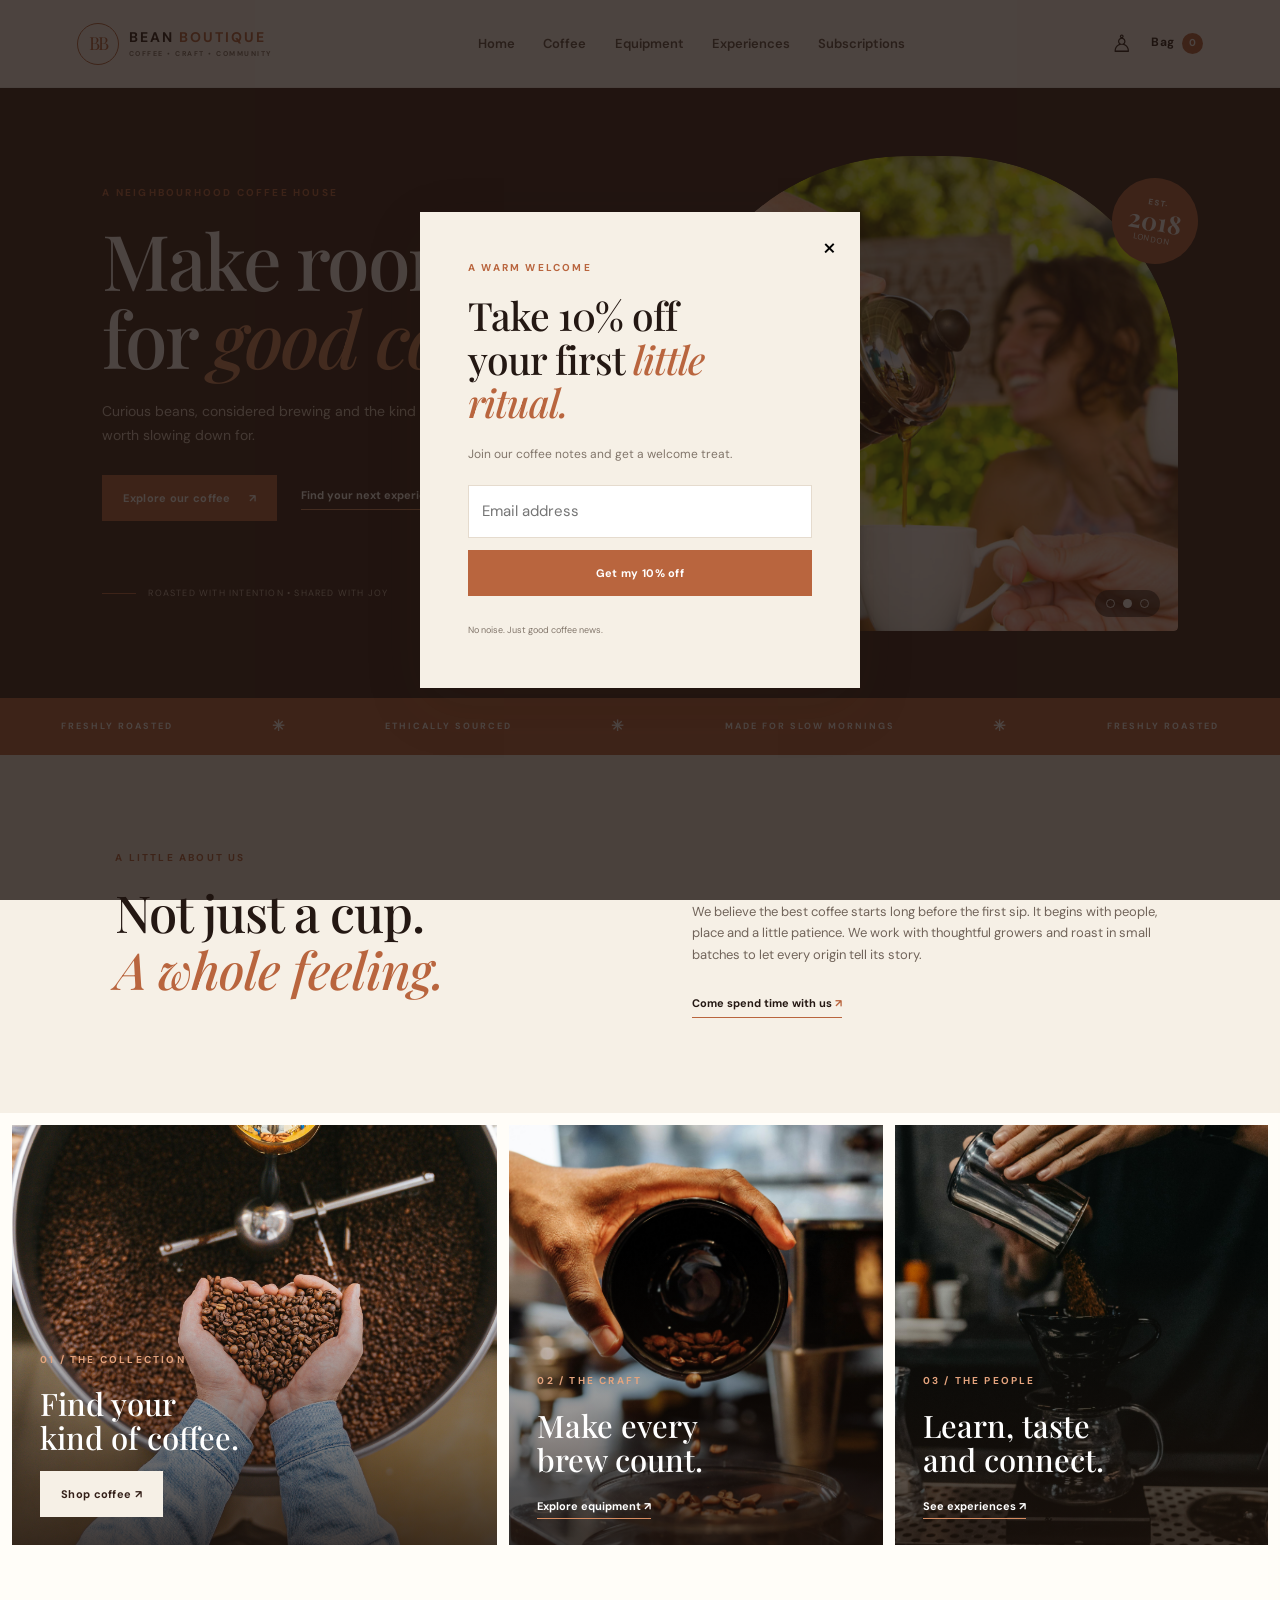
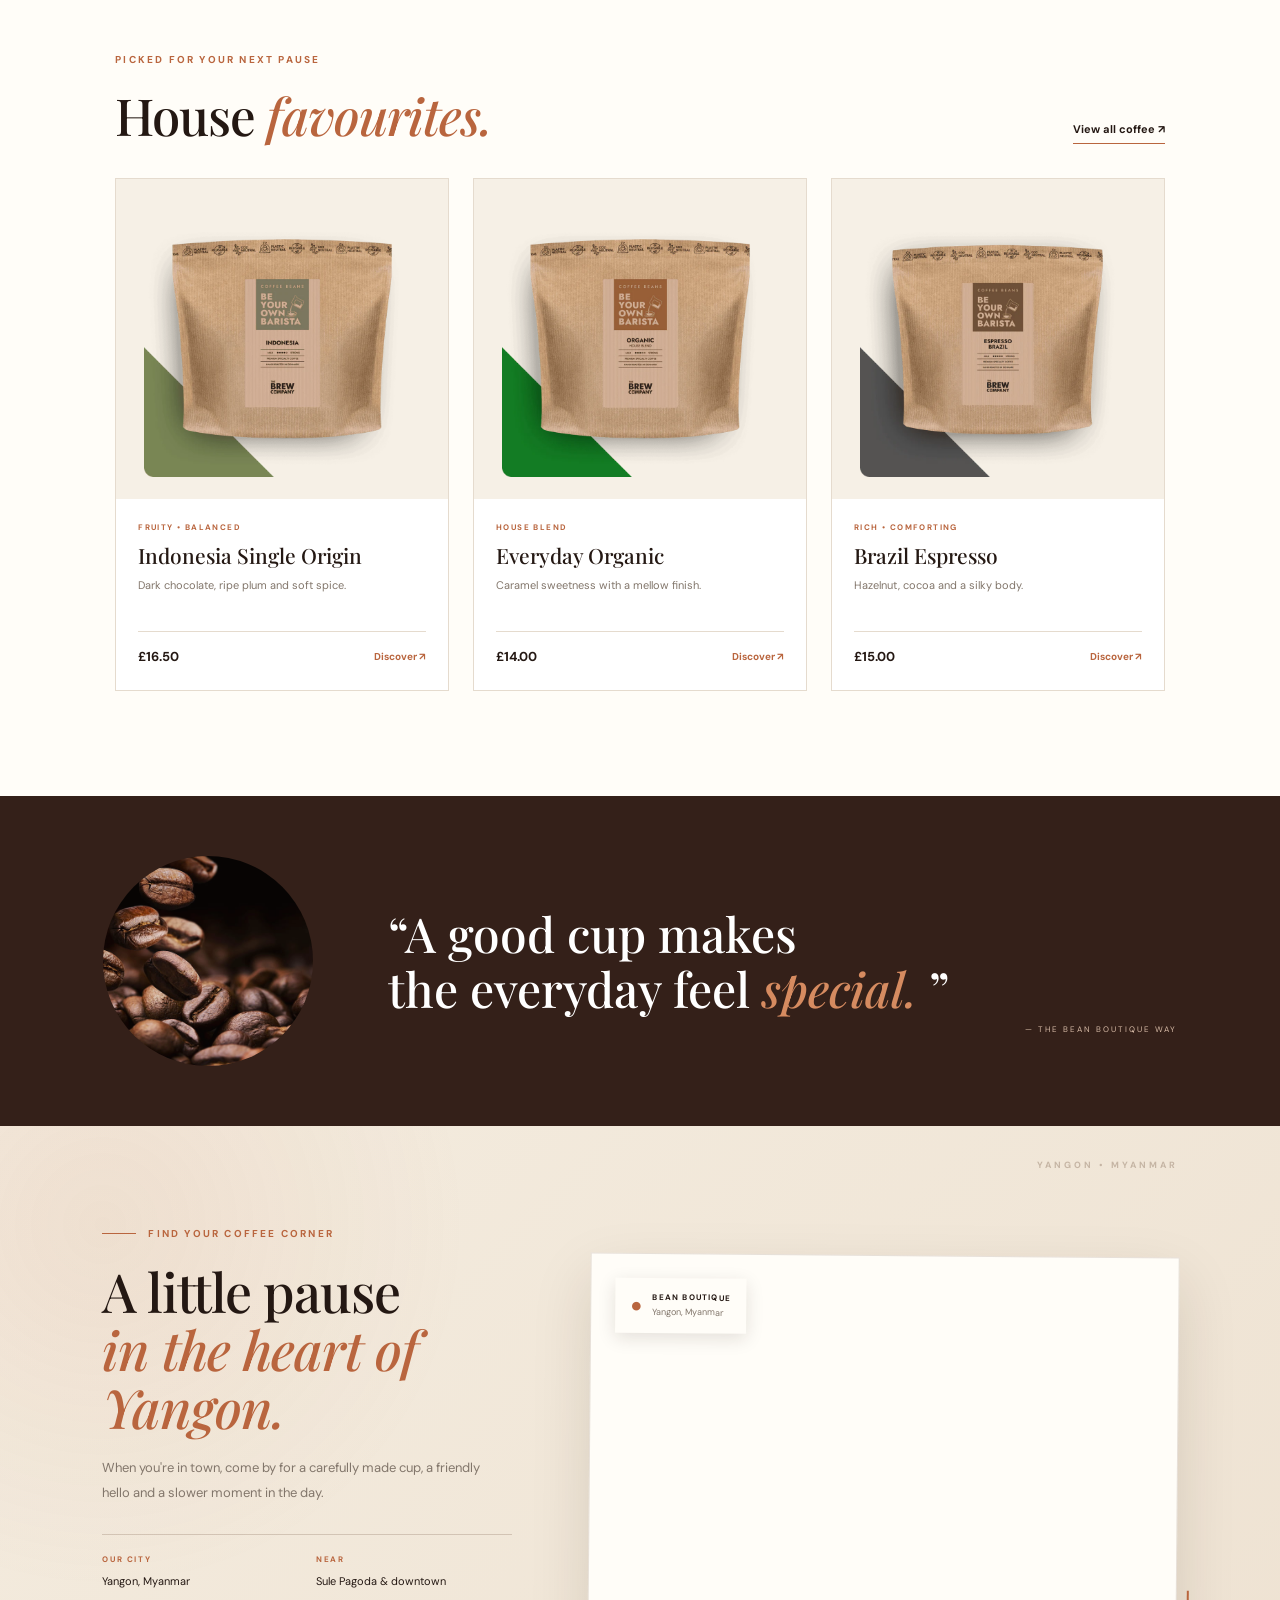
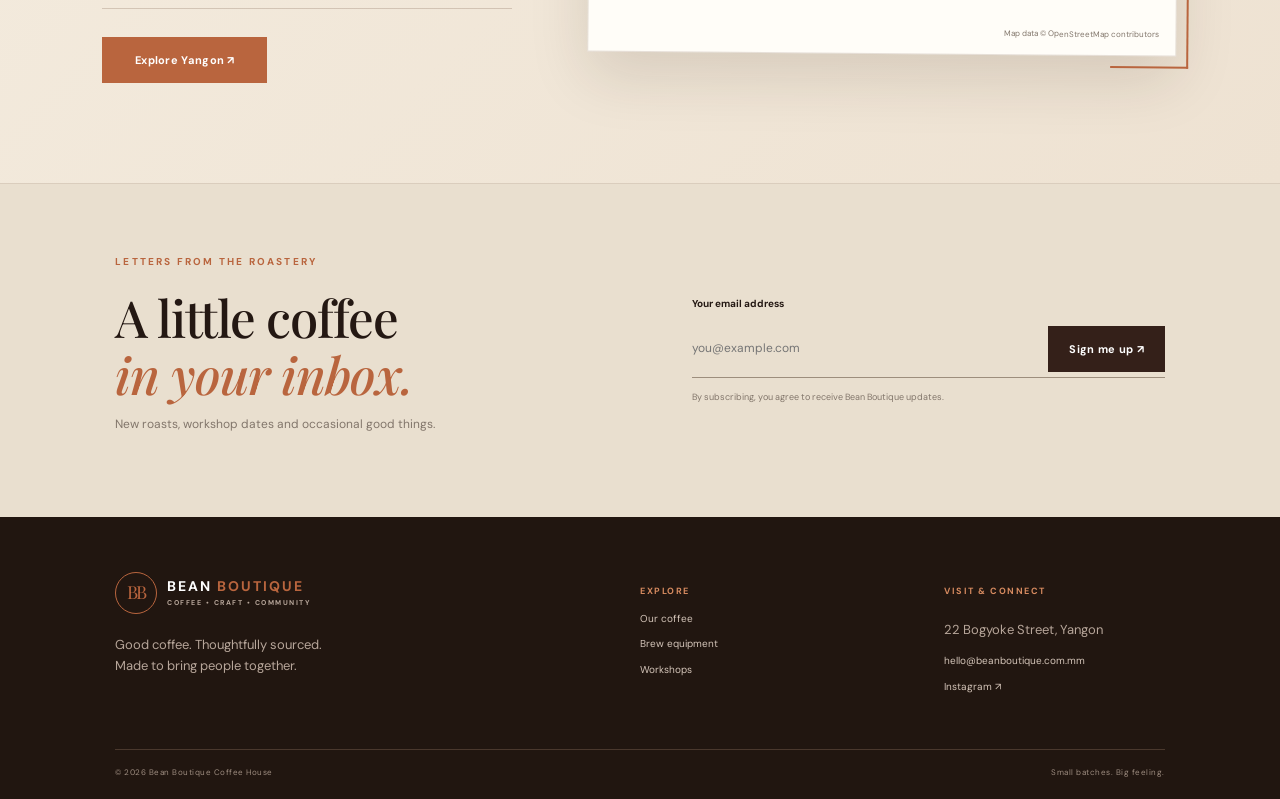
==== commit 4283fa3c: "Add files via upload" ====
--- a/index.html
+++ b/index.html
@@ -12,22 +12,7 @@
   <link href="https://fonts.googleapis.com/css2?family=DM+Sans:wght@400;500;600;700&amp;family=Playfair+Display:wght@500;600;700&amp;display=swap" rel="stylesheet"/>
   <link href="style.css" rel="stylesheet"/>
   <link href="https://cdn.jsdelivr.net/npm/bootstrap-icons@1.11.3/font/bootstrap-icons.min.css" rel="stylesheet"/>
- 
-    <style>
-      .w3c-hidden-heading {
-        position: absolute;
-        width: 1px;
-        height: 1px;
-        padding: 0;
-        margin: -1px;
-        overflow: hidden;
-        clip: rect(0, 0, 0, 0);
-        white-space: nowrap;
-        border: 0;
-      }
-    </style>
-
-</head>
+ </head>
  <body class="">
   <header class="site-header">
    <a aria-label="Bean Boutique home" class="brand" href="index.html">
@@ -44,10 +29,9 @@
      </small>
     </span>
    </a>
-   <input aria-label="Toggle navigation menu" class="menu-checkbox" id="menuToggle" type="checkbox"/>
-   <label class="menu-toggle" for="menuToggle" aria-label="Open navigation menu">
+   <button aria-expanded="false" aria-label="Open navigation" class="menu-toggle">
     ☰
-   </label>
+   </button>
    <nav aria-label="Main navigation" class="main-nav">
     <a href="index.html">
      Home
@@ -71,6 +55,9 @@
     </a>
     <a class="bag-link" href="Cart.html">
      Bag
+     <span class="bag-count" id="bagCount">
+      0
+     </span>
     </a>
    </div>
   </header>
@@ -108,30 +95,38 @@
       Roasted with intention &bull; Shared with joy
      </div>
     </div>
-    <div class="hero-visual hero-slideshow" aria-label="Bean Boutique featured moments">
-     <img class="hero-slide is-active" src="images/banner2.jpg" alt="Freshly roasted coffee beans"/>
-     <img class="hero-slide" src="images/cb2.jpg" alt="Coffee being carefully prepared"/>
-     <img class="hero-slide" src="https://images.unsplash.com/photo-1753351055246-a7efae066eef?auto=format&fit=crop&fm=jpg&ixlib=rb-4.1.0&q=80&w=1800" alt="Friends enjoying coffee together in a cafe"/>
+    <div class="hero-visual hero-slideshow" aria-label="Bean Boutique coffee gallery">
+     <div class="hero-slides">
+      <img class="hero-slide is-active" src="images/banner2.jpg" alt="Freshly roasted coffee beans"/>
+      <img class="hero-slide" src="images/banner1.webp" alt="Coffee beans and fresh coffee ingredients"/>
+      <img class="hero-slide" src="images/banner3.jpg" alt="Coffee brewing and coffee beans"/>
+     </div>
+     <div class="slideshow-dots" aria-label="Slideshow controls">
+      <button class="slide-dot is-active" type="button" aria-label="Show slide 1" aria-pressed="true"></button>
+      <button class="slide-dot" type="button" aria-label="Show slide 2" aria-pressed="false"></button>
+      <button class="slide-dot" type="button" aria-label="Show slide 3" aria-pressed="false"></button>
+     </div>
      <div class="image-stamp">
-      <b>EST.</b><strong>2018</strong><small>LONDON</small>
-     </div>
-     <div class="hero-caption" aria-live="polite">
-      <span class="slide-kicker">THE DAILY RITUAL</span><br/>
-      <span class="slide-caption-text">Since the first pour.</span>
-     </div>
-     <div class="slide-controls">
-      <button class="slide-arrow slide-prev" type="button" aria-label="Previous slide">&#8592;</button>
-      <div class="slide-dots" aria-label="Choose a slide">
-       <button class="slide-dot is-active" type="button" aria-label="Show slide 1" aria-pressed="true"></button>
-       <button class="slide-dot" type="button" aria-label="Show slide 2" aria-pressed="false"></button>
-       <button class="slide-dot" type="button" aria-label="Show slide 3" aria-pressed="false"></button>
-      </div>
-      <button class="slide-arrow slide-next" type="button" aria-label="Next slide">&#8594;</button>
+      <b>
+       EST.
+      </b>
+      <strong>
+       2018
+      </strong>
+      <small>
+       LONDON
+      </small>
+     </div>
+     <div class="hero-caption">
+      THE DAILY RITUAL
+      <br/>
+      <span>
+       Since the first pour.
+      </span>
      </div>
     </div>
    </section>
    <section class="ticker">
-    <h2 class="w3c-hidden-heading">Coffee values</h2>
     <span>
      FRESHLY ROASTED
     </span>
@@ -154,7 +149,6 @@
      FRESHLY ROASTED
     </span>
    </section>
-
    <section class="section section-split">
     <div class="section-heading">
      <p class="eyebrow">
@@ -181,7 +175,6 @@
     </div>
    </section>
    <section class="feature-grid">
-    <h2 class="w3c-hidden-heading">Explore Bean Boutique</h2>
     <article class="feature-card feature-large">
      <img alt="Hands holding coffee beans" src="images/cb1.jpg"/>
      <div>
@@ -324,7 +317,6 @@
     </div>
    </section>
    <section class="quote-band">
-    <h2 class="w3c-hidden-heading">The Bean Boutique way</h2>
     <img alt="Roasted coffee beans" src="images/coffee.jpg"/>
     <blockquote>
      &ldquo;A good cup makes
@@ -409,21 +401,51 @@
       New roasts, workshop dates and occasional good things.
      </p>
     </div>
-    <div class="newsletter-form">
+    <form class="newsletter-form" id="newsletterForm">
      <label for="newsletterEmail">
       Your email address
      </label>
      <div class="input-action">
-      <input id="newsletterEmail" name="newsletterEmail" placeholder="you@example.com" type="email"/>
-      <button class="btn btn-dark btn-full inert-action" type="button">
+      <input id="newsletterEmail" placeholder="you@example.com" required="" type="email"/>
+      <button class="btn btn-dark" type="submit">
        Sign me up &nearrow;
       </button>
      </div>
      <small>
       By subscribing, you agree to receive Bean Boutique updates.
      </small>
-    </div>
-   </section>
+    </form>
+   </section>
+   <div aria-hidden="true" class="modal-backdrop" id="welcomeModal">
+    <div class="modal-card">
+     <button aria-label="Close" class="modal-close" type="button">
+      &times;
+     </button>
+     <p class="eyebrow">
+      A warm welcome
+     </p>
+     <h2>
+      Take 10% off
+      <br/>
+      your first
+      <em>
+       little ritual.
+      </em>
+     </h2>
+     <p>
+      Join our coffee notes and get a welcome treat.
+     </p>
+     <form id="welcomeForm">
+      <input placeholder="Email address" required="" type="email"/>
+      <button class="btn btn-copper">
+       Get my 10% off
+      </button>
+     </form>
+     <small>
+      No noise. Just good coffee news.
+     </small>
+    </div>
+   </div>
   </main>
   <footer class="site-footer">
    <div class="footer-top">
@@ -449,9 +471,9 @@
      </p>
     </div>
     <div>
-     <h3>
+     <h4>
       Explore
-     </h3>
+     </h4>
      <a href="CoffeeSelection.html">
       Our coffee
      </a>
@@ -463,14 +485,14 @@
      </a>
     </div>
     <div>
-     <h3>
+     <h4>
       Visit &amp; connect
-     </h3>
+     </h4>
      <p>
       22 Bogyoke Street, Yangon
      </p>
-     <a href="mailto:hello@beanboutique.co.uk">
-      hello@beanboutique.co.mm
+     <a href="mailto:hello@beanboutique.com.mm">
+      hello@beanboutique.com.mm
      </a>
      <a href="https://www.instagram.com/" rel="noopener" target="_blank">
       Instagram &nearrow;
@@ -486,66 +508,7 @@
     </span>
    </div>
   </footer>
- 
-  <div class="welcome-overlay" id="welcomeOffer" aria-hidden="true">
-   <section class="welcome-modal" role="dialog" aria-modal="true" aria-labelledby="welcomeTitle" aria-describedby="welcomeDescription">
-    <button class="welcome-close" type="button" aria-label="Close welcome offer">&times;</button>
-    <p class="eyebrow">A little gift for you</p>
-    <h2 id="welcomeTitle">Welcome to<br/><em>Bean Boutique.</em></h2>
-    <p id="welcomeDescription">Enjoy 10% off your first order and make your next coffee moment special.</p>
-    <div class="welcome-code-label">YOUR WELCOME CODE</div>
-    <div class="welcome-code">WELCOME10</div>
-    <a class="btn btn-copper welcome-cta" href="CoffeeSelection.html">Explore our coffee <span>&nearrow;</span></a>
-    <small class="welcome-note">One little treat for your first order.</small>
-   </section>
-  </div>
-
-  <script>
-
-   (() => {
-    const slides = Array.from(document.querySelectorAll('.hero-slide'));
-    const dots = Array.from(document.querySelectorAll('.slide-dot'));
-    const captions = ['Since the first pour.', 'Made with care, enjoyed slowly.', 'Better moments are shared.'];
-    const kicker = document.querySelector('.slide-kicker');
-    const caption = document.querySelector('.slide-caption-text');
-    const slideshow = document.querySelector('.hero-slideshow');
-    if (slides.length) {
-     let current = 0;
-     let timer;
-     const show = (index) => {
-      current = (index + slides.length) % slides.length;
-      slides.forEach((slide, i) => slide.classList.toggle('is-active', i === current));
-      dots.forEach((dot, i) => { dot.classList.toggle('is-active', i === current); dot.setAttribute('aria-pressed', String(i === current)); });
-      if (caption) caption.textContent = captions[current];
-      if (kicker) kicker.textContent = ['THE DAILY RITUAL', 'THE ART OF BREWING', 'COFFEE IS BETTER TOGETHER'][current];
-     };
-     const start = () => { clearInterval(timer); timer = setInterval(() => show(current + 1), 5000); };
-     document.querySelector('.slide-prev')?.addEventListener('click', () => { show(current - 1); start(); });
-     document.querySelector('.slide-next')?.addEventListener('click', () => { show(current + 1); start(); });
-     dots.forEach((dot, i) => dot.addEventListener('click', () => { show(i); start(); }));
-     slideshow?.addEventListener('mouseenter', () => clearInterval(timer));
-     slideshow?.addEventListener('mouseleave', start);
-     start();
-    }
-   })();
-
-
-   (() => {
-    const overlay = document.getElementById('welcomeOffer');
-    if (!overlay) return;
-    const close = overlay.querySelector('.welcome-close');
-    const dismiss = () => { overlay.classList.remove('is-visible'); overlay.setAttribute('aria-hidden', 'true'); document.body.classList.remove('modal-open'); };
-    if (!localStorage.getItem('beanBoutiqueWelcomeSeen')) {
-     window.setTimeout(() => {
-      overlay.classList.add('is-visible'); overlay.setAttribute('aria-hidden', 'false'); document.body.classList.add('modal-open');
-      localStorage.setItem('beanBoutiqueWelcomeSeen', 'yes');
-      close?.focus();
-     }, 900);
-    }
-    close?.addEventListener('click', dismiss);
-    overlay.addEventListener('click', (event) => { if (event.target === overlay) dismiss(); });
-    document.addEventListener('keydown', (event) => { if (event.key === 'Escape' && overlay.classList.contains('is-visible')) dismiss(); });
-   })();
+  <script defer="" src="script.js">
   </script>
  </body>
 </html>
--- a/style.css
+++ b/style.css
@@ -305,10 +305,10 @@
     height:1px;
     background:var(--copper)
 }
-.hero-visual {
-    height: 475px;
-    position: relative;
-    overflow: visible;
+.hero-visual
+{
+    height:475px;
+    position:relative
 }
 .hero-visual>img
 {
@@ -345,20 +345,18 @@
     font-family:"Playfair Display";
     font-size:25px
 }
-
-.hero-caption {
-    position: absolute;
-    bottom: 22px;
-    left: -35%;
-    z-index: 3;
-    background: var(--cream);
-    color: var(--ink);
-    padding: 16px 22px;
-    font-size: 9px;
-    letter-spacing: 1.5px;
-    font-weight: 700;
-}
-
+.hero-caption
+{
+    position:absolute;
+    bottom:22px;
+    left:-35px;
+    background:var(--cream);
+    color:var(--ink);
+    padding:16px 22px;
+    font-size:9px;
+    letter-spacing:1.5px;
+    font-weight:700
+}
 .hero-caption span
 {
     font-weight:400;
@@ -1129,7 +1127,7 @@
 .cart-row
 {
     display:grid;
-    grid-template-columns:90px 1fr auto;
+    grid-template-columns:90px minmax(0,1fr) auto;
     gap:18px;
     padding:20px 0;
     border-bottom:1px solid var(--line);
@@ -1157,22 +1155,55 @@
 {
     display:flex;
     align-items:center;
-    gap:12px;
-    margin-top:9px
-}
-.qty-controls button,.remove-item
-{
+    flex-wrap:wrap;
+    gap:10px;
+    margin-top:10px;
+    min-width:0
+}
+.qty-controls button
+{
+    display:inline-flex;
+    align-items:center;
+    justify-content:center;
+    flex:0 0 34px;
+    width:34px;
+    height:34px;
+    padding:0;
     border:1px solid var(--line);
-    background:white;
-    width:25px;
-    height:25px
-}
-.remove-item
-{
-    width:auto;
-    padding:4px 8px;
+    border-radius:2px;
+    background:#fff;
+    color:var(--ink);
+    font:600 16px "DM Sans",sans-serif;
+    cursor:pointer
+}
+.qty-controls button:hover
+{
+    border-color:var(--copper);
+    color:var(--copper)
+}
+.qty-controls .remove-item
+{
+    flex:0 0 34px;
+    width:34px;
+    height:34px;
+    margin-left:2px;
+    border:1px solid #ead8cc;
+    border-radius:2px;
+    background:#fffaf6;
     color:var(--copper);
-    font-size:9px
+    font-size:15px;
+    line-height:1;
+    cursor:pointer
+}
+.qty-controls .remove-item:hover
+{
+    background:var(--copper);
+    border-color:var(--copper);
+    color:#fff
+}
+.qty-controls .remove-item i
+{
+    pointer-events:none
 }
 .cart-price
 {
@@ -2373,508 +2404,144 @@
 }
 
 
-/* --------------------------------------------------
-   Cart page alignment refinements
--------------------------------------------------- */
-
-.cart-page .simple-page-head {
-    min-height: 235px;
-    box-sizing: border-box;
+/* Accessibility and readability refinements */
+body {
+    font-size: 15px;
+}
+.main-nav a { font-size: 13px; }
+.hero-intro, .page-hero p:not(.eyebrow), .simple-page-head p:not(.eyebrow) {
+    font-size: 14px;
+}
+.site-footer p, .site-footer a { font-size: 13px; }
+.eyebrow { font-size: 10px; }
+
+/* Homepage hero slideshow */
+.hero-slideshow { overflow: visible; }
+.hero-slides {
+    position: relative;
+    width: 100%;
+    height: 100%;
+    overflow: hidden;
+    border-radius: 46% 46% 4px 4px;
+    background: var(--espresso);
+}
+.hero-slides .hero-slide {
+    position: absolute;
+    inset: 0;
+    width: 100%;
+    height: 100%;
+    object-fit: cover;
+    border-radius: inherit;
+    opacity: 0;
+    visibility: hidden;
+    transition: opacity .8s ease, visibility .8s ease;
+}
+.hero-slides .hero-slide.is-active {
+    opacity: 1;
+    visibility: visible;
+}
+.slideshow-dots {
+    position: absolute;
+    z-index: 4;
+    bottom: 14px;
+    right: 18px;
     display: flex;
-    flex-direction: column;
-    justify-content: center;
-    padding: 82px clamp(24px, 9vw, 140px) 68px;
-}
-
-.cart-page .simple-page-head .eyebrow {
-    margin-bottom: 14px;
-}
-
-.cart-page .simple-page-head h1 {
-    margin: 0 0 12px;
-    line-height: 1.08;
-}
-
-.cart-page .simple-page-head p:not(.eyebrow) {
-    margin: 0;
-    max-width: 440px;
-    line-height: 1.7;
-}
-
-.cart-page .cart-layout {
-    width: min(1240px, 100%);
-    box-sizing: border-box;
-    margin: 0 auto;
-    padding: 78px clamp(24px, 6vw, 92px) 100px;
-    grid-template-columns: minmax(0, 1.55fr) minmax(330px, 0.85fr);
-    gap: clamp(32px, 4vw, 56px);
-    align-items: start;
-}
-
-.cart-page .cart-main {
-    min-width: 0;
-}
-
-.cart-page .cart-heading {
+    gap: 8px;
+    padding: 9px 11px;
+    border-radius: 30px;
+    background: rgba(36,24,19,.62);
+}
+.slideshow-dots .slide-dot {
+    width: 9px;
+    height: 9px;
+    min-width: 9px;
+    padding: 0;
+    border: 1px solid rgba(255,255,255,.9);
+    border-radius: 50%;
+    background: transparent;
+}
+.slideshow-dots .slide-dot.is-active {
+    background: #fff;
+}
+
+/* Shopping bag layout refinements */
+.cart-layout {
+    grid-template-columns: minmax(0, 1.55fr) minmax(300px, .85fr);
+    gap: clamp(28px, 4vw, 56px);
+}
+.cart-main { min-width: 0; }
+.cart-heading {
+    gap: 18px;
+    margin-bottom: 4px;
+}
+.cart-heading h2, .summary-card h2, .form-card h2 {
+    font-size: 29px;
+}
+.cart-row {
+    grid-template-columns: 104px minmax(0, 1fr) auto;
     gap: 20px;
-    margin-bottom: 0;
-    align-items: center;
-}
-
-.cart-page .cart-heading h2 {
-    margin: 0;
-    line-height: 1.2;
-}
-
-.cart-page .cart-heading .text-link {
-    white-space: nowrap;
-}
-
-.cart-page .cart-row {
-    grid-template-columns: 96px minmax(0, 1fr) auto;
-    gap: 20px;
-    padding: 22px 0;
-}
-
-.cart-page .cart-row img {
-    width: 96px;
-    height: 96px;
+    padding: 24px 0;
+}
+.cart-row img {
+    width: 104px;
+    height: 104px;
     padding: 5px;
-    box-sizing: border-box;
-}
-
-.cart-page .cart-row > div {
-    min-width: 0;
-}
-
-.cart-page .qty-controls {
-    gap: 10px;
-}
-
-.cart-page .summary-card {
-    width: 100%;
-    box-sizing: border-box;
-    padding: 30px;
-    top: 108px;
-}
-
-.cart-page .summary-card .btn-full {
-    width: 100%;
-    box-sizing: border-box;
+    border-radius: 3px;
+}
+.cart-row h3 { font-size: 21px; }
+.cart-row p { font-size: 13px; }
+.qty-controls { gap: 10px; }
+.qty-controls button {
+    width: 32px;
+    height: 32px;
+    border: 1px solid var(--line);
+    border-radius: 2px;
+    font-size: 16px;
+}
+.qty-controls span {
+    min-width: 18px;
     text-align: center;
-}
-
-.cart-page .summary-card .secure-note {
-    margin: 14px 0 0;
-    line-height: 1.6;
-}
-
-@media (max-width: 900px) {
-    .cart-page .cart-layout {
-        grid-template-columns: minmax(0, 1fr) minmax(260px, 0.8fr);
-        gap: 26px;
-        padding: 62px 28px 80px;
-    }
-
-    .cart-page .summary-card {
-        padding: 24px;
-    }
-}
-
+    font-size: 14px;
+}
+.remove-item {
+    min-height: 30px;
+    padding: 5px 9px;
+    font-size: 11px;
+}
+.cart-price { font-size: 14px; white-space: nowrap; }
+.summary-card {
+    padding: clamp(24px, 2.5vw, 34px);
+    border: 1px solid rgba(52,32,25,.05);
+}
+.summary-line { font-size: 13px; }
+.summary-total { font-size: 17px; }
+.summary-hint, .secure-note { font-size: 11px; }
+.empty-state p { font-size: 14px; }
+
+@media (max-width: 950px) {
+    .cart-layout {
+        grid-template-columns: minmax(0, 1fr) minmax(260px, .8fr);
+        gap: 28px;
+    }
+}
 @media (max-width: 700px) {
-    .cart-page .simple-page-head {
-        min-height: 215px;
-        padding: 72px 24px 48px;
-    }
-
-    .cart-page .cart-layout {
-        grid-template-columns: minmax(0, 1fr);
-        gap: 32px;
-        padding: 48px 24px 65px;
-    }
-
-    .cart-page .cart-heading {
-        align-items: flex-start;
-        flex-wrap: wrap;
-        gap: 10px;
-    }
-
-    .cart-page .cart-row {
-        grid-template-columns: 68px minmax(0, 1fr) auto;
-        gap: 12px;
-        padding: 18px 0;
-    }
-
-    .cart-page .cart-row img {
-        width: 68px;
-        height: 68px;
-    }
-
-    .cart-page .summary-card {
-        position: static;
-        order: 2;
-        padding: 24px;
-    }
-}
-
-@media (max-width: 390px) {
-    .cart-page .cart-layout {
-        padding-right: 18px;
-        padding-left: 18px;
-    }
-
-    .cart-page .cart-row {
-        grid-template-columns: 58px minmax(0, 1fr);
-    }
-
-    .cart-page .cart-row img {
-        width: 58px;
-        height: 58px;
-    }
-
-    .cart-page .cart-price {
+    .cart-layout { grid-template-columns: 1fr; }
+    .summary-card { position: static; }
+    .cart-row {
+        grid-template-columns: 78px minmax(0, 1fr);
+        gap: 14px;
+    }
+    .cart-row img { width: 78px; height: 78px; }
+    .cart-price {
         grid-column: 2;
         justify-self: start;
-    }
-}
-
-
-/* --------------------------------------------------
-   HTML + CSS only presentation mode
-   No JavaScript interactions or data storage
--------------------------------------------------- */
-
-/* CSS-only mobile navigation toggle */
-.menu-checkbox {
-    position: absolute;
-    width: 1px;
-    height: 1px;
-    overflow: hidden;
-    clip: rect(0, 0, 0, 0);
-    white-space: nowrap;
-}
-
-.menu-toggle {
-    display: none;
-    cursor: pointer;
-    color: var(--espresso);
-    font-size: 23px;
-    line-height: 1;
-    user-select: none;
-}
-
-.menu-checkbox:focus-visible + .menu-toggle {
-    outline: 2px solid var(--copper);
-    outline-offset: 5px;
-}
-
-.static-demo-link {
-    display: inline-flex;
-    align-items: center;
-    justify-content: center;
-    padding: 10px 14px;
-    border: 1px solid var(--line);
-    color: var(--espresso);
-    background: transparent;
-    font-size: 9px;
-    font-weight: 700;
-    letter-spacing: .3px;
-    transition: .2s ease;
-}
-
-.static-demo-link:hover {
-    border-color: var(--copper);
-    color: var(--copper);
-}
-
-.static-control-note {
-    margin: 0;
-    color: var(--muted);
-    font-size: 11px;
-    line-height: 1.7;
-}
-
-.static-filter {
-    display: inline-flex;
-    align-items: center;
-    cursor: default;
-    opacity: .82;
-}
-
-.static-form-preview {
-    pointer-events: none;
-}
-
-.static-form-preview input:disabled,
-.static-form-preview select:disabled,
-.static-form-preview textarea:disabled {
-    opacity: .72;
-    color: var(--muted);
-    background: #f7f2eb;
-    cursor: not-allowed;
-}
-
-.static-submit {
-    display: inline-flex;
-    align-items: center;
-    justify-content: center;
-    width: 100%;
-    box-sizing: border-box;
-    padding: 14px 20px;
-    background: var(--espresso);
-    color: #fff;
-    font-size: 10px;
-    font-weight: 700;
-    letter-spacing: .4px;
-    text-align: center;
-}
-
-.static-demo-notice {
-    margin: 16px 0 0;
-    padding: 13px 16px;
-    border-left: 2px solid var(--copper);
-    background: var(--cream);
-    color: var(--muted);
-    font-size: 10px;
-    line-height: 1.7;
-}
-
-.bag-count {
-    min-width: 27px;
-    padding: 0 5px;
-    font-size: 8px;
-    letter-spacing: .2px;
-}
-
-@media (max-width: 700px) {
-    .menu-toggle {
-        display: block;
-        order: 3;
-    }
-
-    .main-nav {
-        display: none;
-        position: absolute;
-        top: 72px;
-        left: 0;
-        right: 0;
-        background: var(--paper);
-        padding: 18px 24px 25px;
-        box-shadow: var(--shadow);
-        flex-direction: column;
-        align-items: flex-start;
-        gap: 12px;
-    }
-
-    .menu-checkbox:checked ~ .main-nav {
-        display: flex;
-    }
-}
-
-
-/* Final static-site interaction rules */
-.static-form-preview {
-    pointer-events: auto;
-}
-
-.static-form-preview input,
-.static-form-preview select,
-.static-form-preview textarea,
-.form-card input,
-.form-card select,
-.form-card textarea,
-.newsletter-form input {
-    pointer-events: auto;
-    opacity: 1;
-    color: var(--espresso);
-    cursor: text;
-}
-
-.static-form-preview select,
-.form-card select {
-    cursor: pointer;
-}
-
-.static-form-preview input:disabled,
-.static-form-preview select:disabled,
-.static-form-preview textarea:disabled {
-    opacity: 1;
-    cursor: auto;
-}
-
-.inert-action {
-    cursor: pointer;
-}
-
-.inert-action:focus-visible {
-    outline: 2px solid var(--copper);
-    outline-offset: 3px;
-}
-
-.thankyou-example-link {
-    display: inline-block;
-    margin-top: 22px;
-    padding-bottom: 5px;
-    border-bottom: 1px solid var(--copper);
-    color: var(--copper);
-    font-size: 10px;
-    font-weight: 700;
-    letter-spacing: .2px;
-}
-
-.thankyou-example-link:hover {
-    color: var(--espresso);
-    border-color: var(--espresso);
-}
-
-/* The bag is a plain navigation link; no quantity or notification badge. */
-.bag-link .bag-count,
-.bag-count {
-    display: none !important;
-}
-
-/* Homepage enhancements: slideshow, welcome offer and coffee lifestyle gallery */
-.hero-slideshow { position: relative; overflow: hidden; }
-.hero-slideshow .hero-slide { position: absolute; inset: 0; width: 100%; height: 100%; object-fit: cover; opacity: 0; transition: opacity .8s ease; }
-.hero-slideshow .hero-slide.is-active { opacity: 1; }
-.hero-slideshow .image-stamp, .hero-slideshow .hero-caption, .hero-slideshow .slide-controls { z-index: 2; }
-.hero-slideshow .image-stamp { pointer-events: none; }
-.hero-slideshow .hero-caption { bottom: 58px; }
-.slide-controls { position: absolute; right: 20px; bottom: 18px; display: flex; align-items: center; gap: 12px; }
-.slide-arrow { width: 32px; height: 32px; border: 1px solid rgba(255,255,255,.65); border-radius: 50%; background: rgba(39,24,19,.45); color: #fff; cursor: pointer; font-size: 16px; }
-.slide-arrow:hover, .slide-arrow:focus-visible { background: var(--copper); }
-.slide-dots { display: flex; gap: 7px; align-items: center; }
-.slide-dot { width: 7px; height: 7px; padding: 0; border: 0; border-radius: 50%; background: rgba(255,255,255,.55); cursor: pointer; }
-.slide-dot.is-active { width: 19px; border-radius: 8px; background: #fff; }
-.lifestyle-section { display: grid; grid-template-columns: .78fr 1.22fr; gap: clamp(28px, 6vw, 90px); align-items: center; padding: clamp(60px, 8vw, 112px) clamp(24px, 7vw, 100px); background: var(--cream); }
-.lifestyle-heading h2 { margin: 12px 0 18px; font-family: 'Playfair Display', serif; font-size: clamp(34px, 4vw, 58px); line-height: 1.08; font-weight: 500; }
-.lifestyle-heading h2 em { color: var(--copper); }
-.lifestyle-heading > p:last-child { max-width: 390px; color: var(--muted); font-size: 14px; }
-.lifestyle-gallery { display: grid; grid-template-columns: 1.25fr .75fr; gap: 14px; align-items: end; }
-.lifestyle-photo { position: relative; margin: 0; overflow: hidden; background: #e9dfd1; }
-.lifestyle-photo img { display: block; width: 100%; height: 100%; object-fit: cover; transition: transform .6s ease; }
-.lifestyle-photo:hover img { transform: scale(1.035); }
-.lifestyle-photo-main { height: 390px; }
-.lifestyle-photo-side { height: 285px; }
-.lifestyle-photo figcaption { position: absolute; left: 0; right: 0; bottom: 0; padding: 30px 16px 14px; color: #fff; font-size: 12px; letter-spacing: .04em; background: linear-gradient(transparent, rgba(25,15,11,.65)); }
-.welcome-overlay { position: fixed; inset: 0; z-index: 9999; display: grid; place-items: center; padding: 20px; background: rgba(26,17,13,.64); opacity: 0; visibility: hidden; transition: opacity .25s ease, visibility .25s ease; }
-.welcome-overlay.is-visible { opacity: 1; visibility: visible; }
-.welcome-modal { position: relative; width: min(100%, 430px); padding: 48px 42px 38px; text-align: center; background: var(--paper); border: 1px solid rgba(183,99,57,.35); box-shadow: 0 24px 80px rgba(0,0,0,.25); transform: translateY(12px); transition: transform .25s ease; }
-.welcome-overlay.is-visible .welcome-modal { transform: translateY(0); }
-.welcome-close { position: absolute; top: 12px; right: 15px; width: 34px; height: 34px; border: 0; background: transparent; color: var(--espresso); font-size: 28px; cursor: pointer; }
-.welcome-modal h2 { margin: 14px 0; font-family: 'Playfair Display', serif; font-size: clamp(34px, 7vw, 46px); line-height: 1.08; font-weight: 500; }
-.welcome-modal h2 em { color: var(--copper); }
-.welcome-modal > p:not(.eyebrow) { margin: 0 auto 24px; max-width: 300px; color: var(--muted); font-size: 13px; }
-.welcome-code-label { margin-bottom: 8px; color: var(--copper); font-size: 9px; font-weight: 700; letter-spacing: .2em; }
-.welcome-code { display: inline-block; margin-bottom: 24px; padding: 11px 22px; border: 1px dashed var(--copper); color: var(--espresso); font-size: 18px; font-weight: 700; letter-spacing: .16em; }
-.welcome-cta { display: flex; justify-content: center; width: 100%; }
-.welcome-note { display: block; margin-top: 14px; color: var(--muted); font-size: 10px; }
-body.modal-open { overflow: hidden; }
-@media (max-width: 700px) {
- .lifestyle-section { grid-template-columns: 1fr; gap: 25px; padding: 54px 24px; }
- .lifestyle-gallery { grid-template-columns: 1fr 1fr; gap: 9px; }
- .lifestyle-photo-main { height: 245px; }
- .lifestyle-photo-side { height: 195px; }
- .lifestyle-photo figcaption { padding: 24px 9px 10px; font-size: 10px; }
- .welcome-modal { padding: 43px 25px 30px; }
- .hero-slideshow .hero-caption { bottom: 60px; }
- .slide-controls { right: 12px; bottom: 12px; gap: 8px; }
-}
-@media (prefers-reduced-motion: reduce) {
- .hero-slideshow .hero-slide, .lifestyle-photo img, .welcome-overlay, .welcome-modal { transition: none; }
-}
-
-
-/* HERO SLIDESHOW CAPTION POSITION FIX */
-
-.hero-slideshow {
-    overflow: visible;
-    isolation: isolate;
-}
-
-.hero-slideshow .image-stamp {
-    top: 18px;
-    right: 18px;
-    width: 82px;
-    height: 82px;
-}
-
-/* Move 35% of the white rectangle outside the image */
-.hero-slideshow .hero-caption {
-    left: 0;
-    transform: translateX(-35%);
-    bottom: 58px;
-    max-width: 260px;
-    box-sizing: border-box;
-    padding: 14px 18px;
-}
-
-.hero-slideshow .slide-controls {
-    right: 18px;
-    bottom: 16px;
-}
-
-@media (max-width: 700px) {
-    .hero-slideshow .image-stamp {
-        top: 12px;
-        right: 12px;
-        width: 68px;
-        height: 68px;
-    }
-
-    .hero-slideshow .image-stamp strong {
-        font-size: 20px;
-    }
-
-    /* Keep the rectangle inside the image on mobile */
-    .hero-slideshow .hero-caption {
-        left: 10px;
-        transform: none;
-        bottom: 56px;
-        max-width: calc(100% - 20px);
-        padding: 11px 13px;
-        font-size: 8px;
-        letter-spacing: 1px;
-    }
-
-    .hero-slideshow .slide-controls {
-        right: 10px;
-        bottom: 10px;
-    }
-
-    .hero-slideshow .image-stamp {
-        top: 12px;
-        right: 12px;
-        width: 68px;
-        height: 68px;
-    }
-    .hero-slideshow .image-stamp strong {
-        font-size: 20px;
-    }
-    .hero-slideshow .hero-caption {
-        left: 10px;
-        bottom: 56px;
-        max-width: calc(100% - 20px);
-        padding: 11px 13px;
-        font-size: 8px;
-        letter-spacing: 1px;
-    }
-    .hero-slideshow .slide-controls {
-        right: 10px;
-        bottom: 10px;
-    }
-}
-
-
-@media (min-width: 951px) {
-    .hero.hero-home {
-        min-height: 655px;
-        padding-top: 70px;
-        padding-bottom: 70px;
-        align-items: center;
-    }
-
-    .hero-home .hero-visual {
-        height: 509px;
-    }
-}
+        margin-top: -4px;
+    }
+    .cart-heading h2 { font-size: 24px; }
+    .hero-visual { height: 360px; }
+}
+@media (max-width: 390px) {
+    .cart-heading { align-items: flex-start; flex-direction: column; }
+    .cart-row { gap: 11px; }
+    .qty-controls { gap: 7px; }
+}
